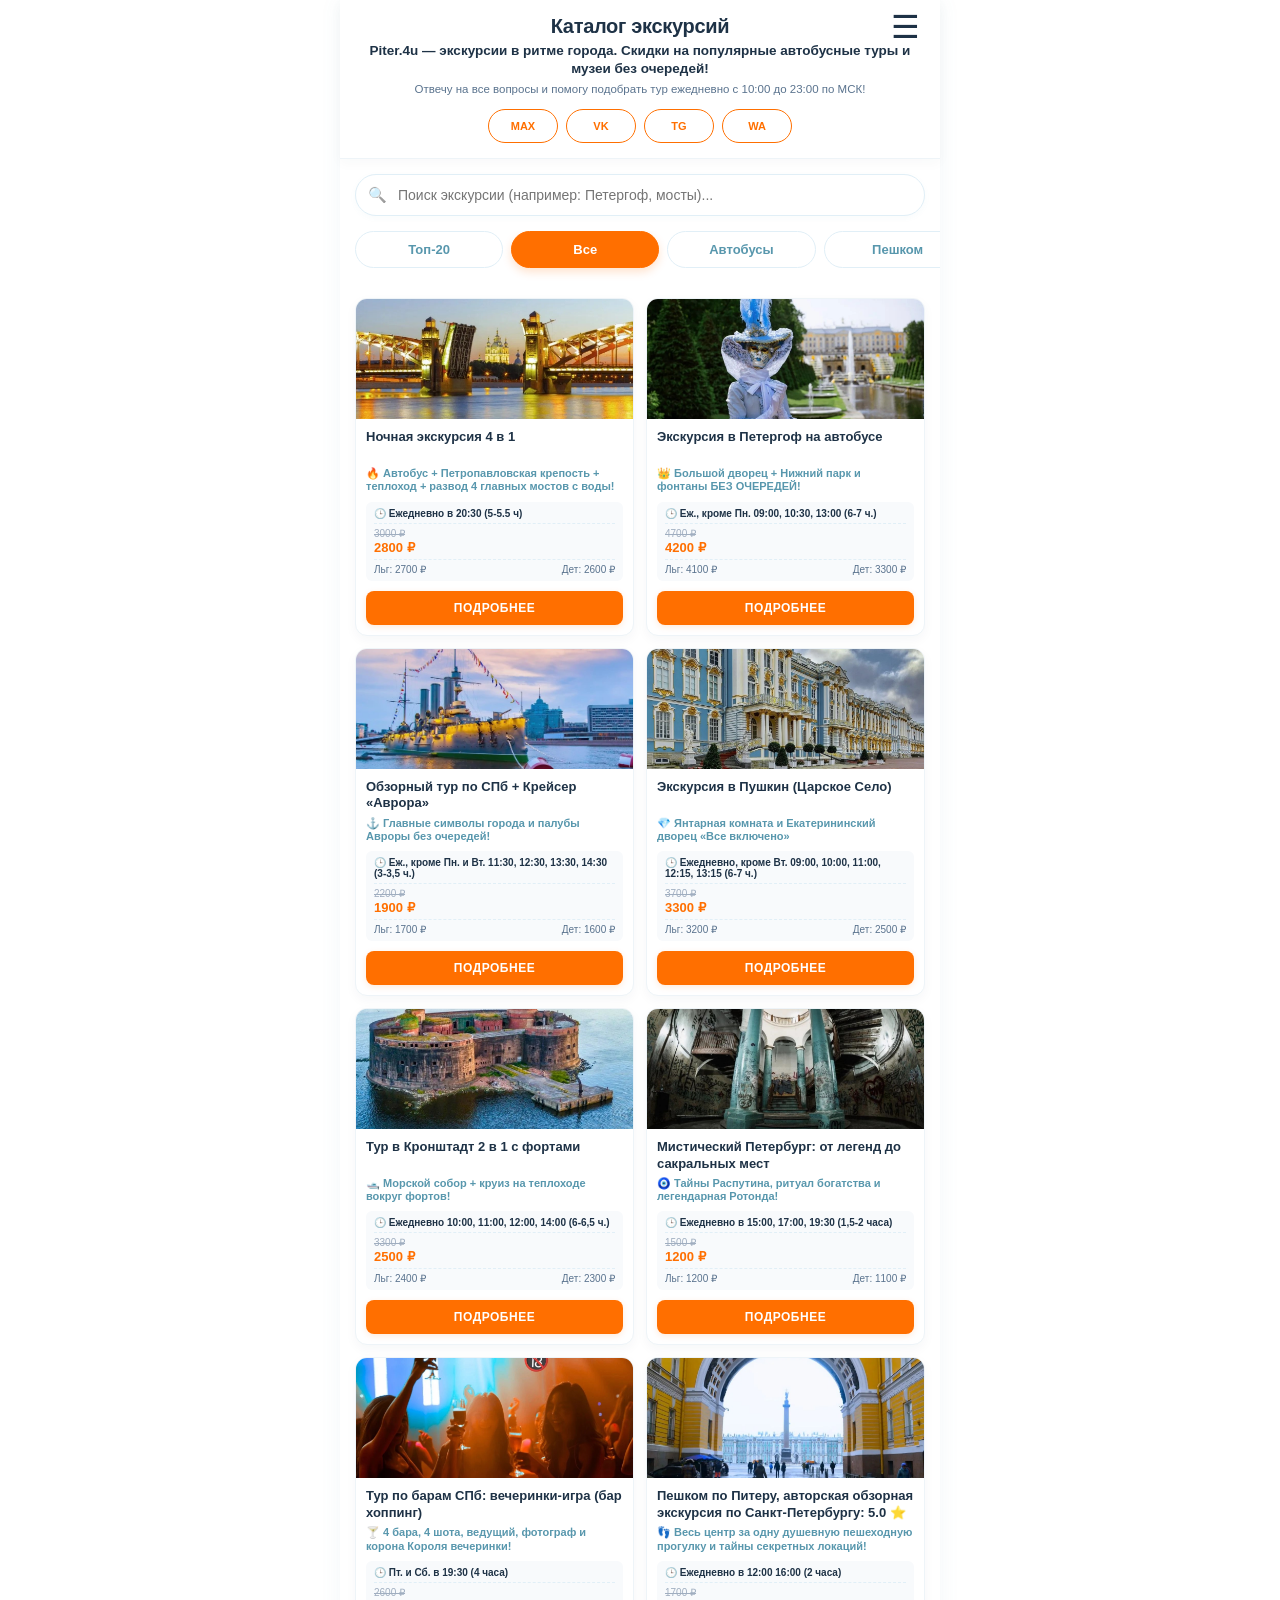
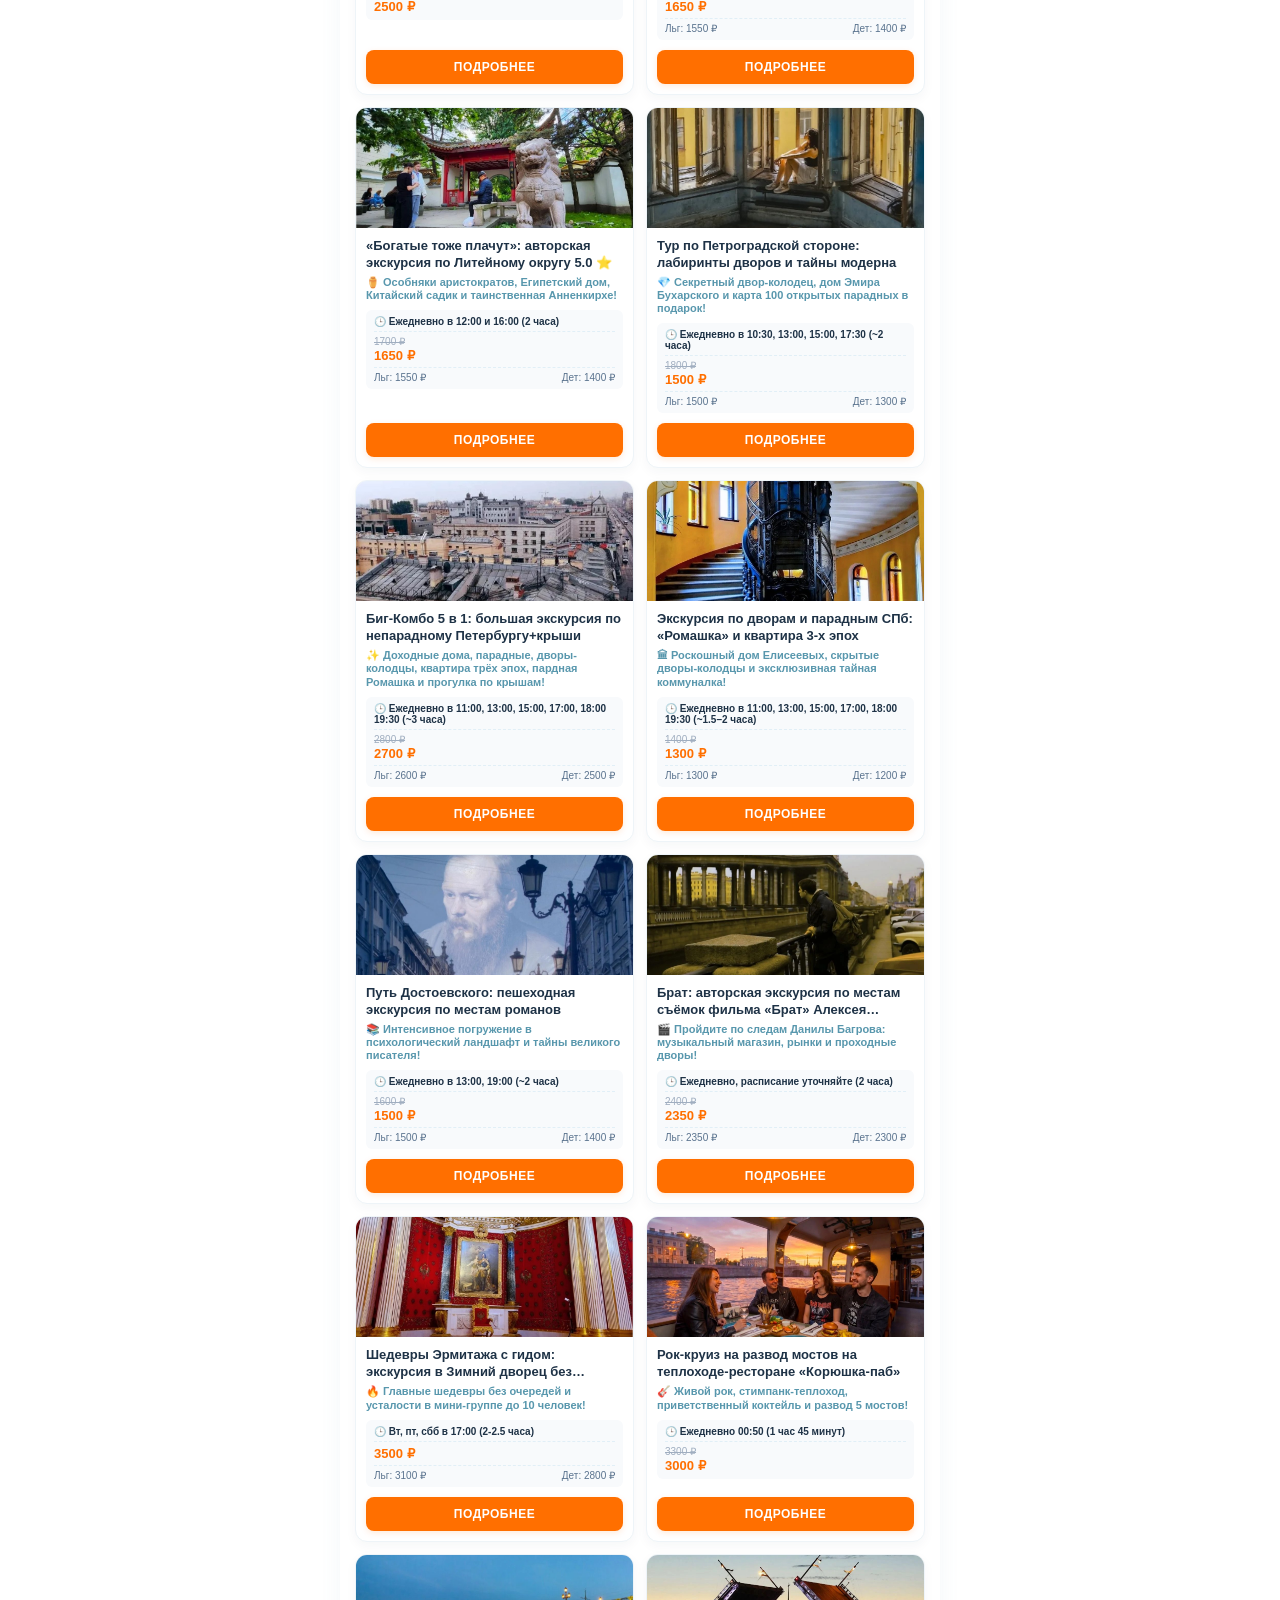
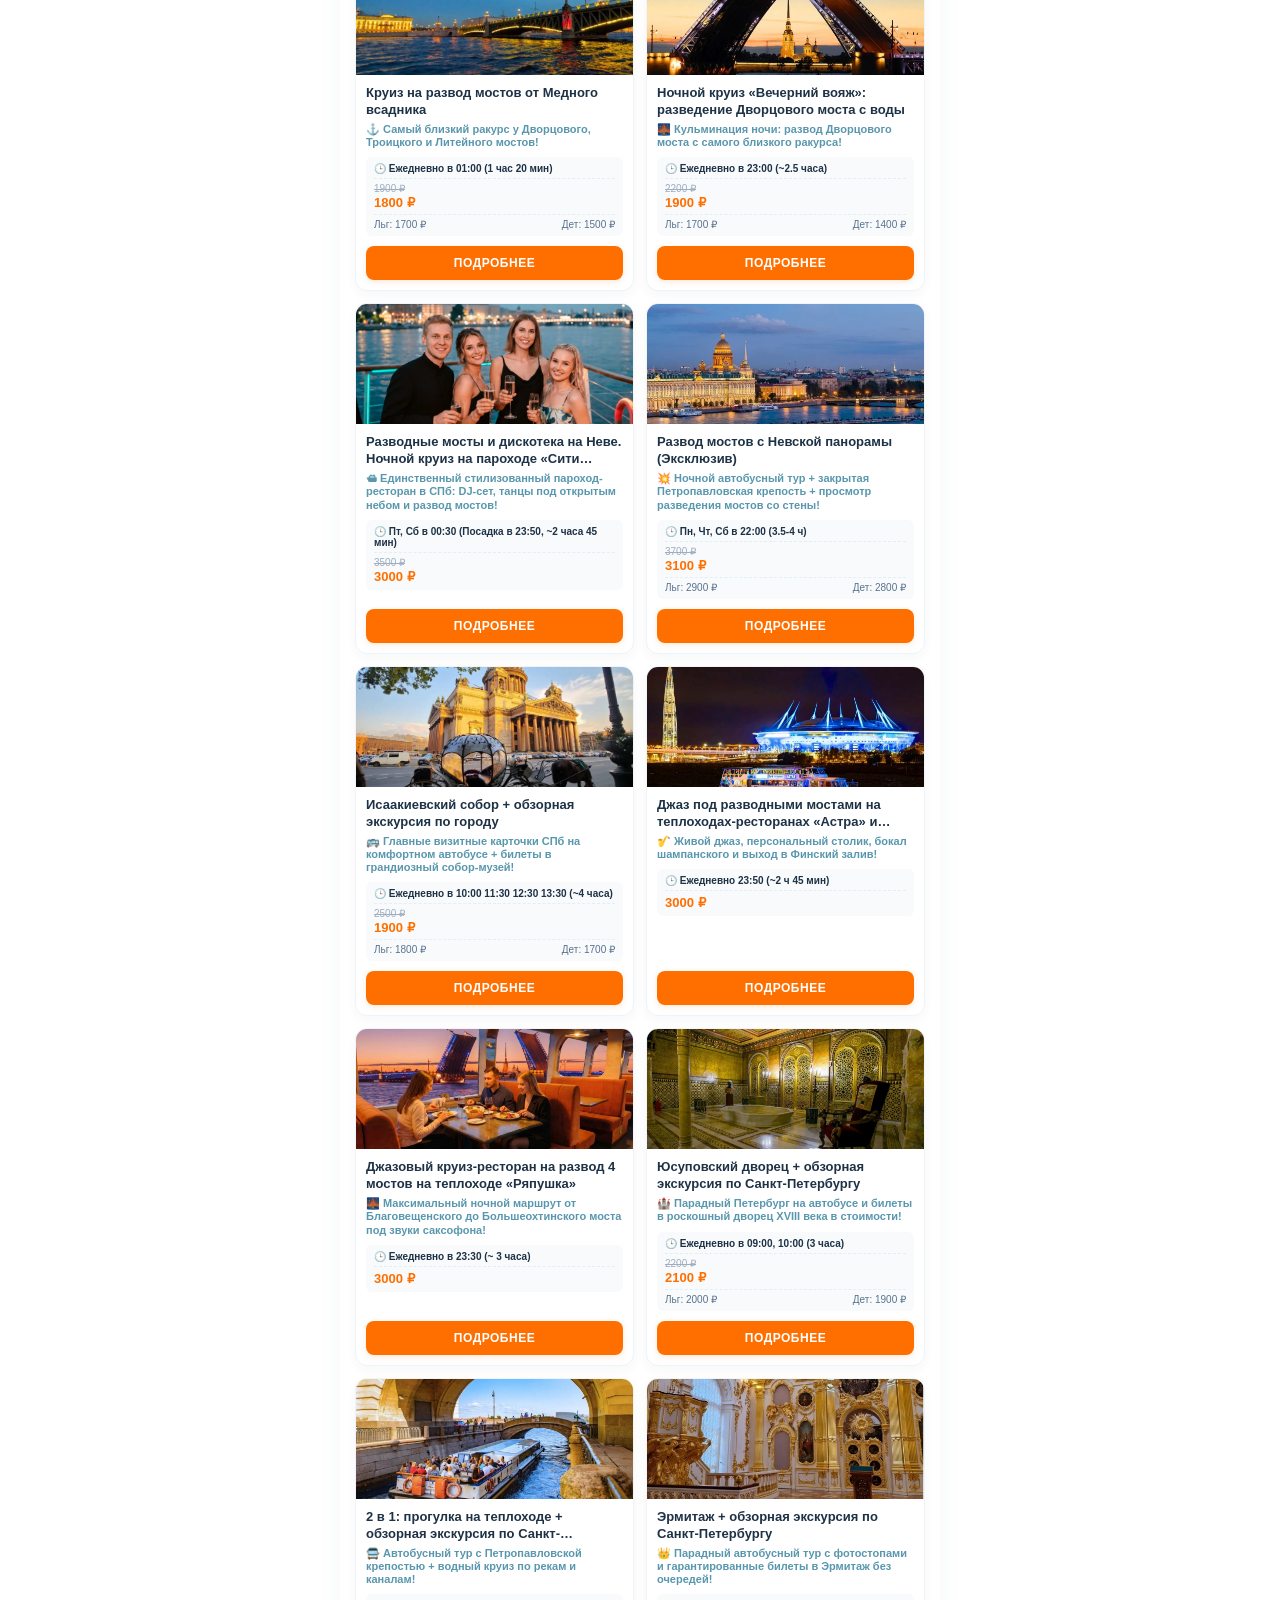
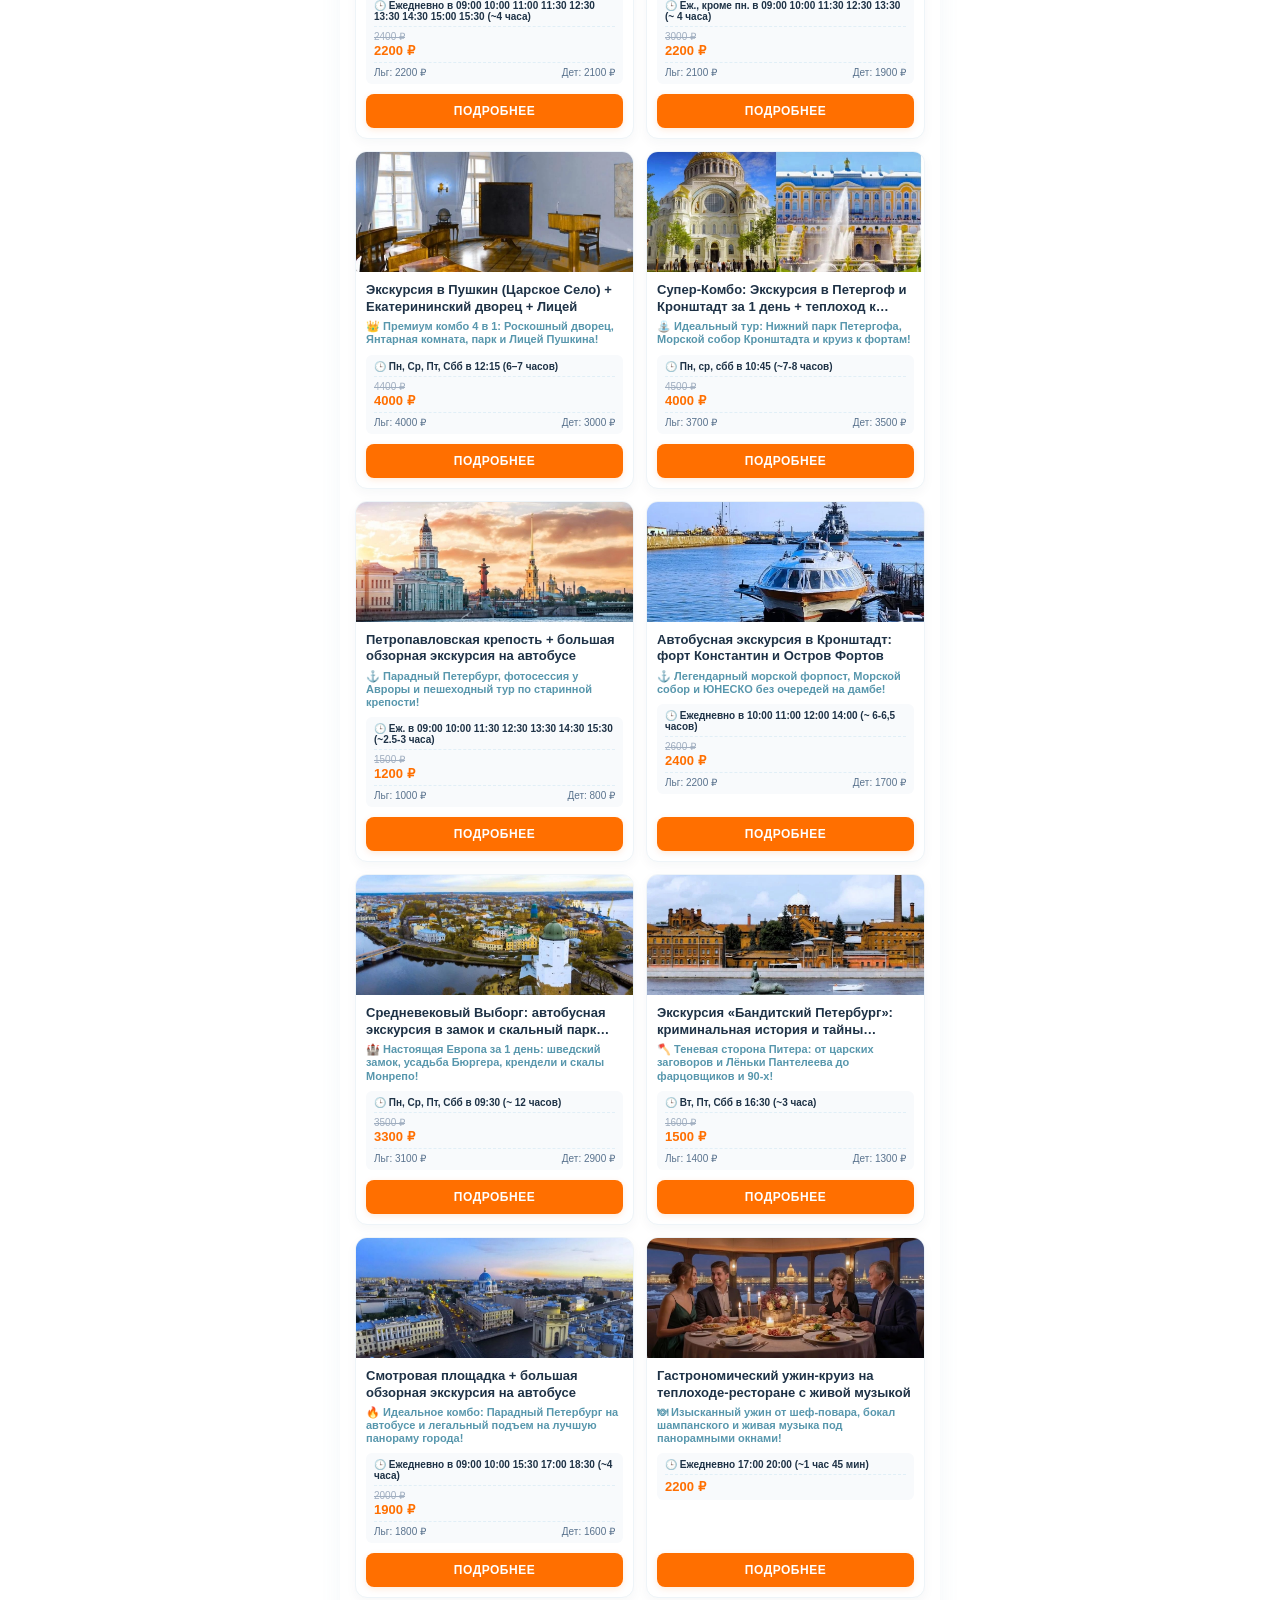
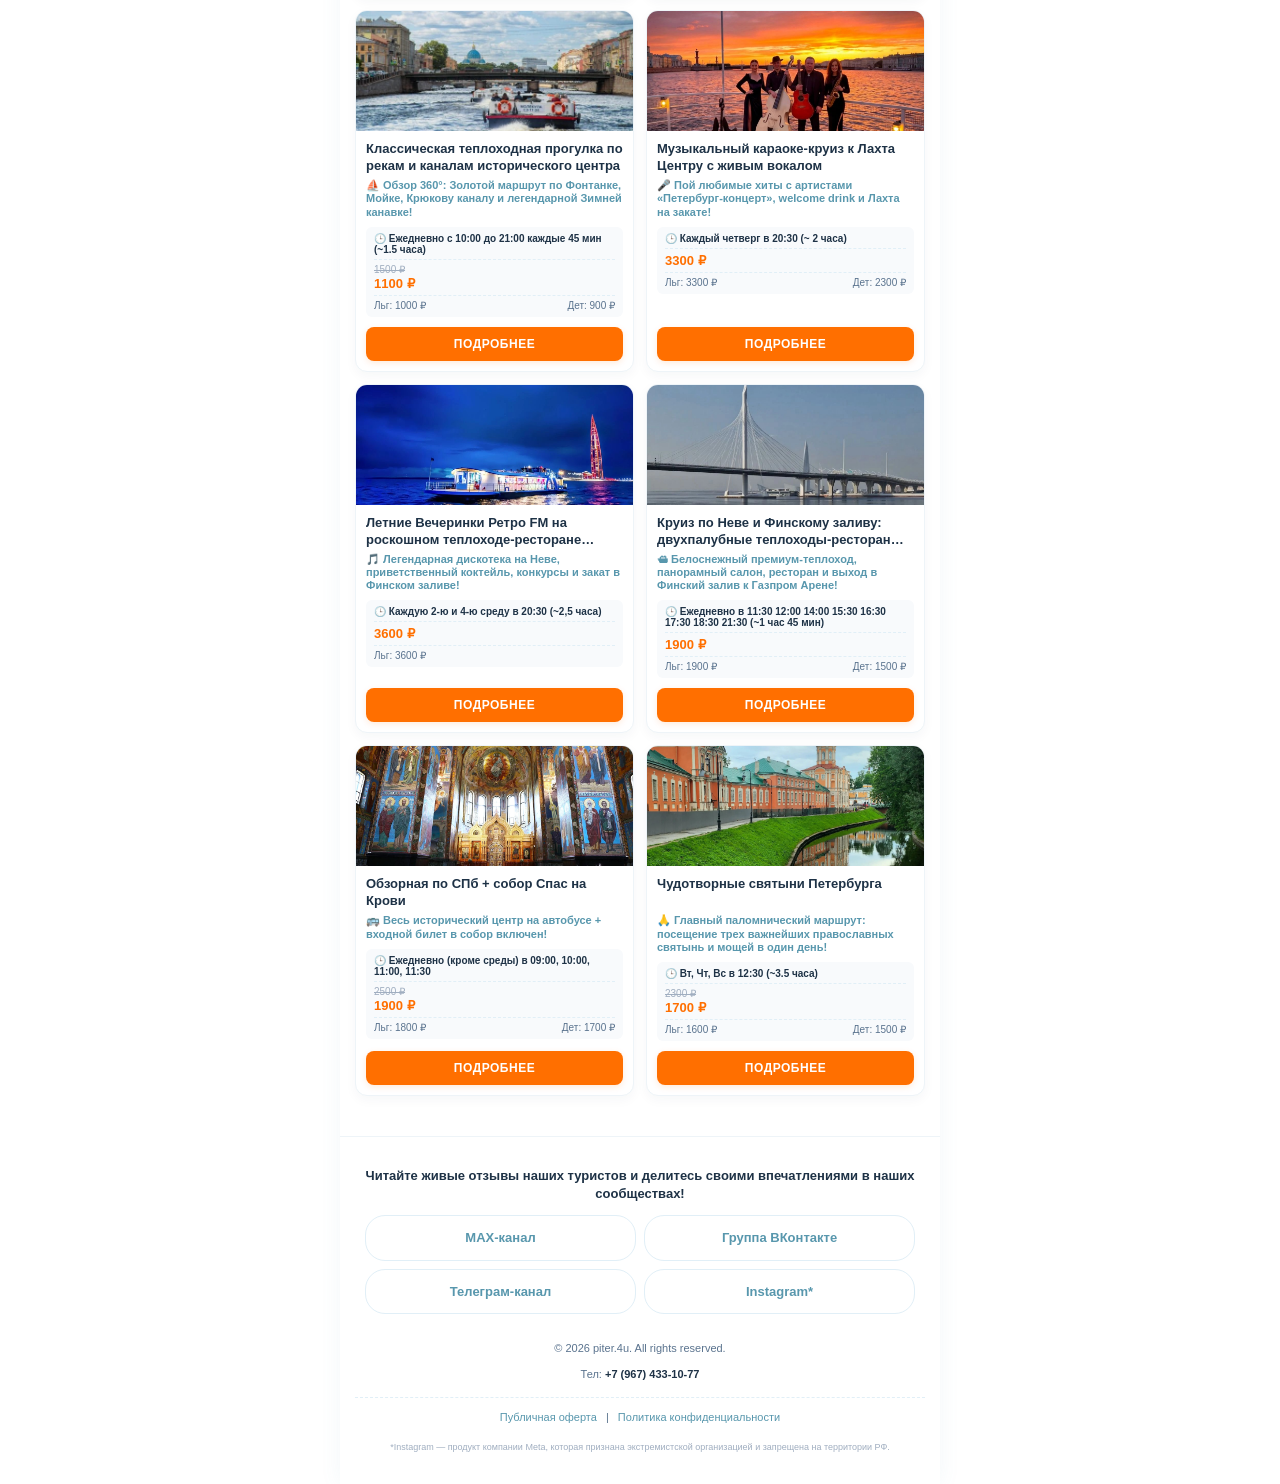
==== index.html @ d476f363 "Update index.html" ====
<!DOCTYPE html>
<html lang="ru">
<head>
    <meta charset="UTF-8">
    <meta name="viewport" content="width=device-width, initial-scale=1.0">
    <title>Экскурсии по Санкт-Петербургу 2026: купить туры и прогулки в СПб</title>
    <meta name="description" content="Авторские, автобусные и водные экскурсии по Санкт-Петербургу со скидками от piter.4u. Посмотрите развод мостов и парадный Петербург без очередей в кассы!">
    <meta name="keywords" content="экскурсии спб, санкт-петербург экскурсии цены, автобусная экскурсия питер, развод мостов теплоход, piter 4u">
    <link rel="stylesheet" href="style.css">
    <meta property="og:title" content="Каталог экскурсий piter.4u в Санкт-Петербурге"> 
    <meta property="og:description" content="Авторские экскурсии по Санкт-Петербургу и Ленинградской области со скидками и без очередей."> 
    <meta property="og:image" content="[data-uri]">
</head>
<body>
    <header class="sticky-header">
        <div class="header-top-row">
            <h1>Каталог экскурсий</h1>
            <button class="burger-menu-btn" onclick="toggleMenu()">☰</button>
        </div>
        <div style="text-align: center; margin-bottom: 12px; padding: 0 5px;">
            <p style="font-size: 13.5px; font-weight: 700; color: #1e3246; margin-bottom: 4px; line-height: 1.3;">Piter.4u — экскурсии в ритме города. Скидки на популярные автобусные туры и музеи без очередей!</p>
            <p style="font-size: 11.5px; color: #5a738e; line-height: 1.4; margin-bottom: 0;">Отвечу на все вопросы и помогу подобрать тур ежедневно с 10:00 до 23:00 по МСК!</p>
        </div>
        <div class="header-messengers">
            <a href="https://max.ru/u/f9LHodD0cOLDDAJK2ok8j8zggjrjuSi2a-rssd0Wd91-_QhO4SmZ6cPgoDU" target="_blank" class="m-header-btn" title="MAX">MAX</a>
            <a href="https://vk.me/club223133955" target="_blank" class="m-header-btn" title="ВКонтакте">VK</a>
            <a href="https://t.me/iva1n_f" target="_blank" class="m-header-btn" title="Telegram">TG</a>
            <a href="https://wa.me/qr/NNOEXECQMIRKC1" target="_blank" class="m-header-btn" title="WhatsApp">WA</a>
        </div>
    </header>
    <div id="menuOverlay" class="menu-overlay"></div>
    <div id="sideMenu" class="side-menu">
        <button class="menu-close-btn" onclick="toggleMenu()">&times;</button>
        <div class="accordion-container" style="margin-top:40px;">
            <div class="accordion-item">
                <a href="https://disk.yandex.ru/i/OHue2hAC2_uGPw?embed=1&view=1" target="_blank" class="accordion-header link-only" style="text-decoration:none; display:flex; width:100%;" onclick="toggleMenu()">Каталог катеров</a>
            </div>
            <div class="accordion-item">
                <div class="accordion-header" onclick="toggleAccordion(this)">Будем знакомы</div>
                <div class="accordion-content">
                    <img src="images/me.jpg" alt="Анна" class="menu-avatar">
                    <p style="margin-bottom:8px;font-weight:bold;color:#1e3246;">Приветствую вас! ✨</p>
                    <p style="margin-bottom:8px;">Меня зовут Анна, мне 42 года, я основатель агентства экскурсий <b>piter.4u</b>. За 6 лет в туризме я поняла одно: люди едут в Питер не за датами из Википедии, а за эмоциями и живыми историями. Я создала этот проект, чтобы показать вам город, который искренне люблю сама.</p>
                    <p style="margin-bottom:8px;">Мы с дочкой — вечные исследователи. Каждую неделю тестируем новые экотропы, ищем зеленые парки, заглядываем в секретные дворики и ходим на выставки.</p>
                    <p>Наша команда гидов покажет вам Питер с разных сторон: от «треша» питерских коммуналок до роскоши старинных дворцов. Мы здесь, чтобы вы влюбились в настоящий, живой Петербург!</p>
                </div>
            </div>
            <div class="accordion-item">
                <div class="accordion-header" onclick="toggleAccordion(this)">Как забронировать</div>
                <div class="accordion-content">
                    <p style="font-weight:bold;margin-bottom:4px;color:#1e3246;">Для бронирования от Вас понадобится: </p>
                    <ul style="margin-left:16px;margin-bottom:12px;">
                        <li>Номер телефона</li>
                        <li>Кол-во человек</li>
                        <li>Дата и время экскурсии</li>
                        <li>Email (для чека)</li>
                        <li>ФИО (для автобусных прогулок)</li>
                    </ul>
                    <p style="font-weight:bold;margin-bottom:4px;color:#1e3246;">Оплата и предоплата:</p>
                    <ul style="margin-left:16px;margin-bottom:12px;">
                        <li>Автобусные и теплоходные экскурсии — <b>предоплата 100%</b></li>
                        <li>Пешеходные экскурсии и катера — <b>предоплата от 20% до 50%</b> (на отдельные маршруты 100%) </li>
                        <li>Остаток оплачивается на месте гиду наличными или переводом</li>
                    </ul>
                    <p style="font-weight:bold;margin-bottom:4px;color:#1e3246;">Правила отмены и возврата:</p>
                    <ul style="margin-left:16px;margin-bottom:12px;">
                        <li>Перенос экскурсии (автобус/теплоход) возможен не позднее чем за 24 часа до начала.</li>
                        <li>При отмене менее чем за 24 часа предоплата не возвращается.</li>
                        <li>При возврате удерживается комиссия банка 5%.</li>
                        <li>При опоздании к месту сбора предоплата не возвращается!</li>
                    </ul>
                    <p style="margin-top:8px;font-size:11px;">После оплаты присылаем электронный чек и билет (для автобусных и теплоходных).</p>
                    <p style="margin-top:10px;font-weight:bold;color:#ff6f00;">💬 Для бронирования пишите в удобный мессенджер.</p>
                </div>
            </div>
            <div class="accordion-item">
                <div class="accordion-header" onclick="toggleAccordion(this)">Контакты и реквизиты</div>
                <div class="accordion-content">
                    <p style="margin-bottom:4px;"><b>ИП:</b> Бойко Анна Николаевна</p>
                    <p style="margin-bottom:4px;"><b>ИНН:</b> 470329595100</p>
                    <p style="margin-bottom:4px;"><b>ОГРНИП:</b> 323547600171770</p>
                    <p style="margin-bottom:4px;"><b>Дата рег. ИП:</b> 23.10.2023</p>
                    <p style="margin-bottom:8px;font-size:12px;color:#25d366;font-weight:600;">🧾 После оплаты выдаем электронные чеки.</p>
                    <p><b>Тел для связи:</b> +7 (967) 433-10-77</p>
                </div>
            </div>
            <div class="accordion-item">
                <div class="accordion-header" onclick="toggleAccordion(this)">Отзывы</div>
                <div class="accordion-content">
                    <div style="padding: 15px 0;">
                    <p style="margin-bottom: 12px; font-size: 13px; line-height: 1.4;">Мы собираем честные впечатления наших гостей. Вы можете ознакомиться с ними или оставить своё мнение:</p>
                    <div style="display: grid; grid-template-columns: repeat(2, 1fr); gap: 8px; width: 100%;">
                        <a href="https://vk.ru/club223133955?z=album-223133955_298390751" target="_blank" class="m-grid-btn" style="background-color: #5897ad; color: #ffffff !important; border: none; text-align:center; padding:10px; text-decoration:none; display:inline-block; border-radius:6px; font-size: 12px; font-weight:700;">Читать отзывы</a>
                        <a href="vk://vk.com/topic-223133955_67232024" target="_blank" class="m-grid-btn" style="background-color: #ff6f00; color: #ffffff !important; border: none; text-align:center; padding:10px; text-decoration:none; display:inline-block; border-radius:6px; font-size: 12px; font-weight:700;">Оставить отзыв</a>
                    </div>
                </div>
            </div>
                </div>
        </div>
    </div>
    <div class="main-wrapper">
        <div class="search-container">
            <input type="text" id="search-input" placeholder="Поиск экскурсии (например: Петергоф, мосты)..." oninput="handleSearch()">
        </div>
        <div class="filters-container">
            <button class="btn-filter" onclick="filterCatalog('top')">Топ-20</button>
            <button class="btn-filter active" onclick="filterCatalog('all')">Все</button>
            <button class="btn-filter" onclick="filterCatalog('bus')">Автобусы</button>
            <button class="btn-filter" onclick="filterCatalog('walk')">Пешком</button>
            <button class="btn-filter" onclick="filterCatalog('night')">Мосты</button>
            <button class="btn-filter" onclick="filterCatalog('water')">Теплоходы</button>
        </div>
        <main id="catalog" class="catalog-grid"></main>
    </div>
    <div id="modal" class="modal-overlay">
        <div class="modal-box">
            <span class="modal-close" onclick="closeModal()">&times;</span>
            <div id="modal-content"></div>
        </div>
    </div>
    <footer style="text-align:center;padding:30px 15px;margin-top:40px;border-top:1px solid #eef4f8;font-size:11px;color:#5a738e;line-height:1.8;">
        <div style="margin-bottom:25px;padding:0 10px;">
            <p style="font-size:13px;color:#1e3246;font-weight:bold;margin-bottom:12px;line-height:1.4;">Читайте живые отзывы наших туристов и делитесь своими впечатлениями в наших сообществах!</p>
            <div class="footer-social-grid">
                <a href="https://max.ru/id470329595100_biz" target="_blank" class="footer-btn">MAX-канал</a>
                <a href="https://vk.ru/club223133955" target="_blank" class="footer-btn">Группа ВКонтакте</a>
                <a href="https://t.me/piter4uspb" target="_blank" class="footer-btn">Телеграм-канал</a>
                <a href="https://instagram.com/piter.4u" target="_blank" class="footer-btn">Instagram*</a>
            </div>
        </div>
        <p style="margin-bottom:6px;">&copy; 2026 piter.4u. All rights reserved.</p>
        <p style="margin-bottom:12px;">Тел: <a href="tel:+79674331077" style="color:#1e3246;text-decoration:none;font-weight:bold;white-space:nowrap;">+7 (967) 433-10-77</a></p>
        <div style="font-size:11px;margin-top:10px;border-top:1px dashed #e1eff7;padding-top:10px;">
            <a href="https://docs.google.com/document/d/1cUJLYDLl0h10ShAJnuHyl-DpLxao0J3kcJwagcy6QfQ/edit?usp=sharing" target="_blank" style="color:#5897ad;text-decoration:none;margin:0 6px;">Публичная оферта</a> | 
            <a href="https://docs.google.com/document/d/1leG0uxu0nW4ce551PH9rDNvISZ493b7Q5ddZq92UPW8/edit?usp=sharing" target="_blank" style="color:#5897ad;text-decoration:none;margin:0 6px;">Политика конфиденциальности</a>
        </div>
        <p style="font-size:9px;color:#a0aec0;margin-top:15px;line-height:1.3;padding:0 10px;">*Instagram — продукт компании Meta, которая признана экстремистской организацией и запрещена на территории РФ.</p>
    </footer>
    <script src="data.js"></script>
    <script src="script.js"></script>
</body>
</html>
---- style.css ----
*{box-sizing:border-box;margin:0;padding:0;font-family:-apple-system,BlinkMacSystemFont,"Segoe UI",Roboto,sans-serif;} 
body{background-color:#f8fafc;color:#1e3246!important;overflow-x:hidden;max-width:600px!important;margin:0 auto!important;box-shadow:0 0 20px rgba(88,151,173,0.08);background:#ffffff;position:relative;} 
header.sticky-header{position:sticky;top:0;z-index:999;padding:15px;background:rgba(255,255,255,0.95);backdrop-filter:blur(8px);-webkit-backdrop-filter:blur(8px);border-bottom:1px solid #eef4f8;box-shadow:0 4px 12px rgba(30,50,70,0.03);} 
.header-top-row{display:flex;align-items:center;justify-content:center;position:relative;width:100%;margin-bottom:4px;} 
header h1{font-size:20px;font-weight:800;color:#1e3246!important;letter-spacing:-0.3px;text-align:center;} 
.burger-menu-btn{position:absolute;right:0;top:50%;transform:translateY(-50%);background:transparent;border:none;font-size:32px;cursor:pointer;color:#1e3246;padding:5px;line-height:1;-webkit-tap-highlight-color:transparent;} 
header p{font-size:13px;color:#5a738e;margin-bottom:12px;text-align:center;} 
.header-messengers{display:flex;justify-content:center;gap:8px;} 
.m-header-btn{display:flex;align-items:center;justify-content:center;flex:1;max-width:70px;height:34px;border-radius:20px;font-size:11px;font-weight:700;text-decoration:none;color:#ff6f00!important;border:1.5px solid #ff6f00;background:transparent;transition:all 0.2s ease;} 
.m-header-btn:active{transform:scale(0.95);background-color:rgba(255,111,0,0.05);} 
.main-wrapper{padding-top:15px;} 
.search-container{width:100%!important;padding:0 15px!important;margin-bottom:15px!important;position:relative;} 
#search-input{width:100%!important;padding:12px 18px 12px 42px;border:1.5px solid #e1eff7;border-radius:25px;font-size:14px;color:#1e3246;background:#ffffff;outline:none;box-shadow:0 2px 6px rgba(88,151,173,0.04);transition:all 0.2s ease;-webkit-appearance:none;appearance:none;} 
.search-container::before{content:"🔍";position:absolute;left:28px;top:50%;transform:translateY(-50%);font-size:15px;pointer-events:none;opacity:0.6;} 
#search-input:focus{border-color:#ff6f00!important;box-shadow:0 4px 12px rgba(255,111,0,0.1)!important;} 

/* ЛЕНТА ФИЛЬТРОВ И НАСТРОЙКА КНОПОК (ВЫШЕ И УЖЕ) */
.filters-container{display:flex!important;gap:8px!important;padding:0 15px 15px 15px!important;margin-bottom:15px!important;overflow-x:auto!important;white-space:nowrap!important;width:100%!important;-webkit-overflow-scrolling:touch;} 
.filters-container::-webkit-scrollbar{display:none;} 
.btn-filter{display:inline-block!important;background-color:transparent;color:#5897ad;border:1.5px solid #e1eff7;padding:10px 14px!important;border-radius:20px;font-size:13px!important;font-weight:600;text-align:center!important;cursor:pointer;transition:all 0.2s ease;flex-shrink:0;-webkit-tap-highlight-color:transparent;width:26%!important;} 
.btn-filter.active{background-color:#ff6f00;color:#ffffff;border-color:#ff6f00;box-shadow:0 4px 10px rgba(255,111,0,0.2);} 

.catalog-grid{display:grid;grid-template-columns:repeat(2,1fr)!important;gap:12px!important;padding:0 15px!important;width:100%!important;} 
.card{background:#ffffff;border-radius:12px;overflow:hidden;border:1px solid #eef4f8;box-shadow:0 4px 12px rgba(30,50,70,0.04);display:flex;flex-direction:column;width:100%;transition:transform 0.2s ease;} 
.card:active{transform:scale(0.98);}
.card-img{width:100%;height:120px;object-fit:cover;} 
.card-content{padding:10px;display:flex;flex-direction:column;flex-grow:1;} 
.card-title{font-size:13px;font-weight:700;color:#1e3246!important;line-height:1.3;margin-bottom:4px;height:34px;display:-webkit-box;-webkit-line-clamp:2;-webkit-box-orient:vertical;overflow:hidden;} 
.card-trigger{font-size:11px;color:#5897ad;font-weight:600;line-height:1.2;margin-bottom:8px;} 
.price-container{background:#f8fafc;padding:6px 8px;border-radius:6px;margin-bottom:10px;} 
.price-old{font-size:10px;color:#a0aec0;text-decoration:line-through;} 
.price-highlight{font-size:13px;font-weight:700;color:#ff6f00;margin-top:1px;} 
.price-details{font-size:10px;color:#5a738e!important;margin-top:4px;border-top:1px dashed #e1eff7;padding-top:4px;display:flex;justify-content:space-between;} 
.card-buttons{margin-top:auto;width:100%;} 
.btn-book{width:100%;text-align:center;background-color:#ff6f00;color:#ffffff;text-decoration:none;padding:10px 4px;border-radius:8px;font-weight:800;font-size:12px;letter-spacing:0.5px;text-transform:uppercase;box-shadow:0 2px 6px rgba(255,111,0,0.15);display:block;} 
.side-menu{position:fixed;top:-100%;left:50%;transform:translateX(-50%);width:100%;max-width:600px;height:auto;max-height:85vh;background:#ffffff;z-index:1001;box-shadow:0 10px 30px rgba(0,0,0,0.15);transition:top 0.3s ease;padding:20px;border-bottom-left-radius:20px;border-bottom-right-radius:20px;overflow-y:auto;display:block!important;} 
.side-menu.active{top:0;right:auto;} 
.menu-overlay{position:fixed;top:0;left:0;width:100%;height:100%;background:rgba(15,23,42,0.5);z-index:1000;opacity:0;visibility:hidden;transition:all 0.3s ease;} 
.menu-overlay.active{opacity:1;visibility:visible;} 
.menu-close-btn{background:transparent;border:none;font-size:36px;color:#a0aec0;cursor:pointer;float:right;margin-bottom:10px;line-height:1;padding:0 5px;-webkit-tap-highlight-color:transparent;} 
.menu-avatar{width:70px!important;height:70px!important;border-radius:50%!important;object-fit:cover!important;display:block!important;margin-bottom:10px!important;background:#e1eff7!important;} 
.accordion-container{display:flex;flex-direction:column;gap:12px;} 
.accordion-item{border:1px solid #eef4f8;border-radius:10px;overflow:hidden;background:#f8fafc;} 
.accordion-header{padding:14px 16px;font-size:13px;font-weight:700;color:#1e3246;cursor:pointer;display:flex;justify-content:space-between;align-items:center;background:#ffffff;user-select:none;text-transform:uppercase;letter-spacing:0.3px;} 
.accordion-header::after{content:"▼";font-size:10px;color:#5897ad;transition:transform 0.2s ease;} 
.accordion-item.active .accordion-header::after{transform:rotate(180deg);} 

/* Правило, убирающее стрелочку у прямых ссылок в меню (каталог катеров) */
.accordion-header.link-only::after { content: none !important; }

.accordion-content{max-height:0;overflow:hidden;transition:all 0.3s ease;padding:0 16px;font-size:13px;color:#4a5568;line-height:1.5;} 
.accordion-item.active .accordion-content{max-height:2000px;padding:14px 16px;border-top:1px solid #eef4f8;} 
.modal-overlay{position:fixed;top:0;left:0;width:100%;height:100%;background:rgba(15,23,42,0.6);backdrop-filter:blur(4px);display:flex;justify-content:center;align-items:center;z-index:1000;opacity:0;visibility:hidden;transition:all 0.2s ease;} 
.modal-overlay.active{opacity:1;visibility:visible;} 
.modal-box{background:#ffffff;padding:20px;border-radius:16px;max-width:480px;width:92%;max-height:85vh;overflow-y:auto;position:relative;} 
.modal-close{position:absolute;top:12px;right:16px;font-size:24px;color:#a0aec0;cursor:pointer;} 
.modal-desc-text{font-size:14px;color:#4a5568!important;line-height:1.5;white-space:pre-line;margin-top:12px;} 
.modal-booking-grid{display:grid;grid-template-columns:repeat(2,1fr);gap:8px;width:100%;} 
.m-grid-btn{display:flex;align-items:center;justify-content:center;padding:12px 5px;border-radius:8px;font-size:13px;font-weight:700;text-decoration:none;text-align:center;} 
.footer-social-grid{display:grid;grid-template-columns:repeat(2,1fr);gap:8px;margin-top:10px;} 
.footer-btn{display:block;text-align:center;padding:10px;border:1.5px solid #e1eff7;border-radius:20px;color:#5897ad!important;text-decoration:none;font-weight:700;font-size:13px;} 
@media (max-width:400px){.catalog-grid{gap:8px!important;padding:0 10px!important;}.card-title{font-size:12px;height:32px;}.btn-book{font-size:11px;padding:8px 2px;}}
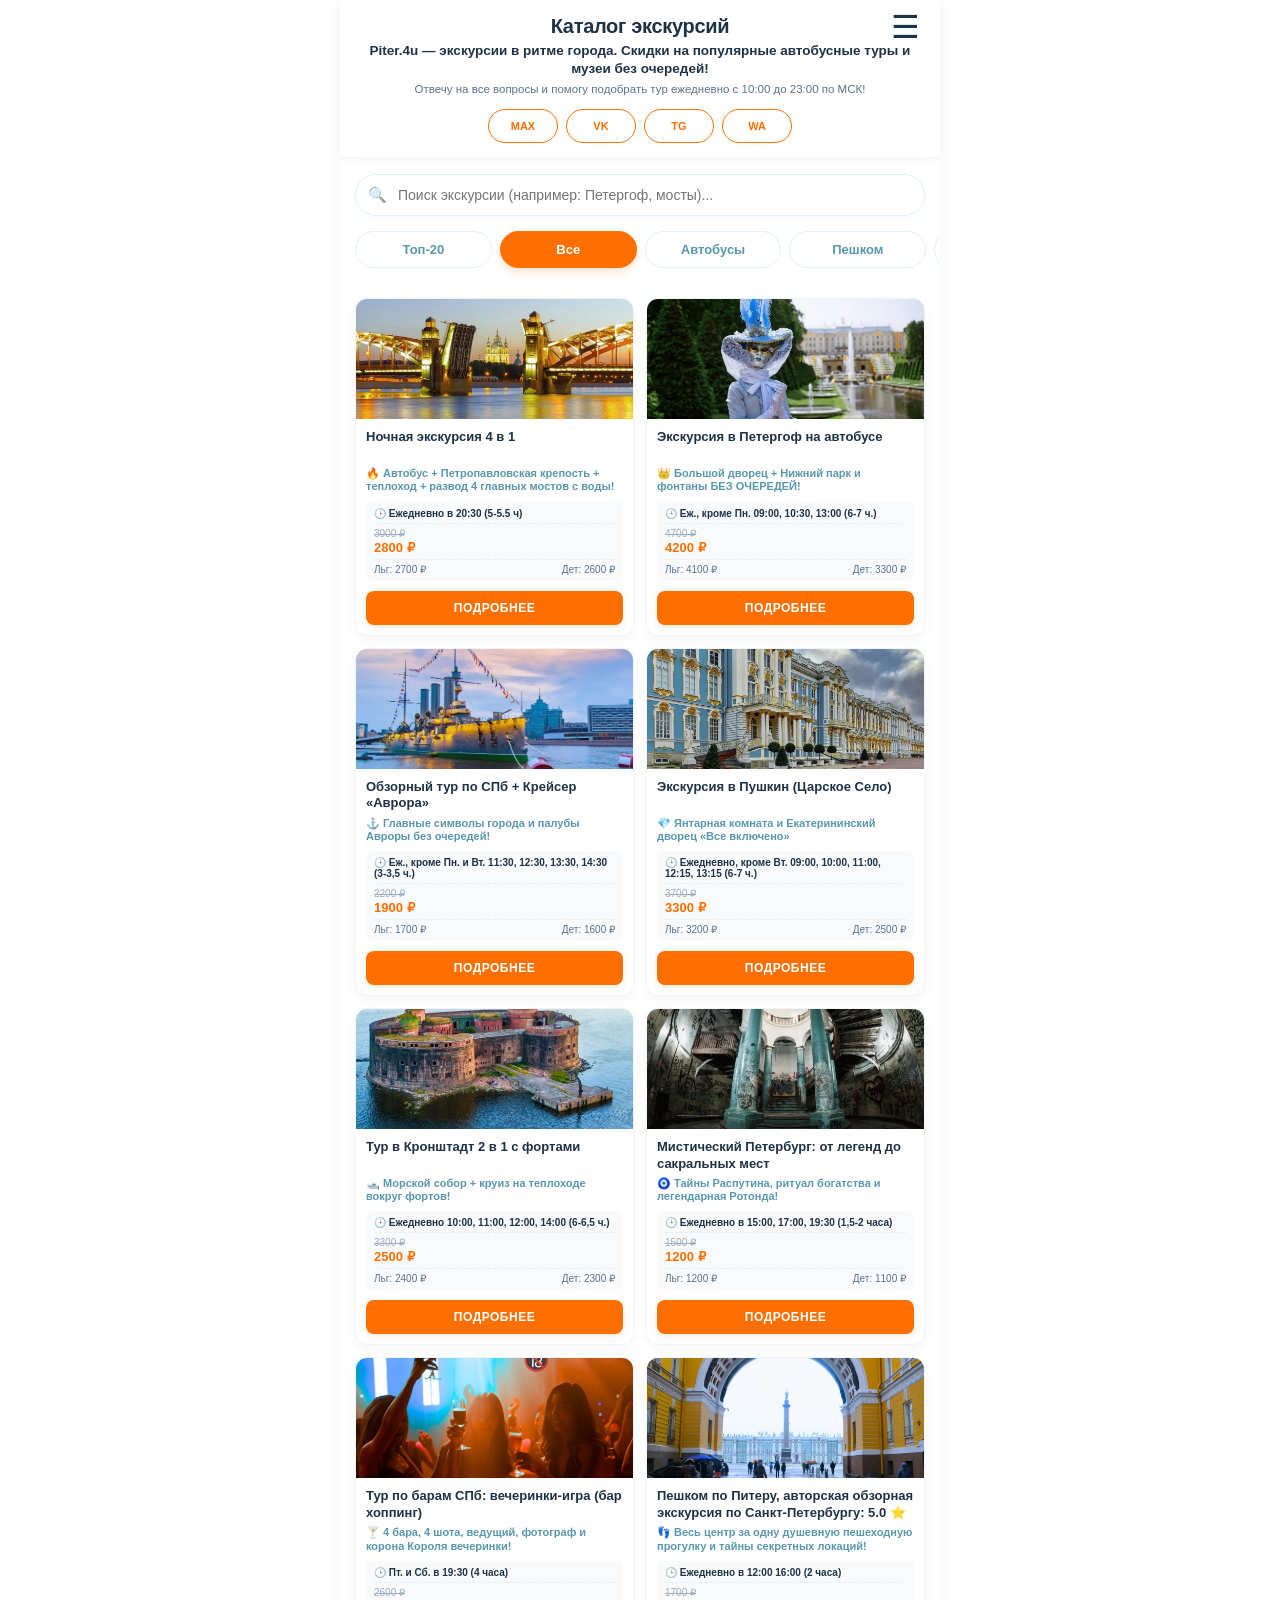
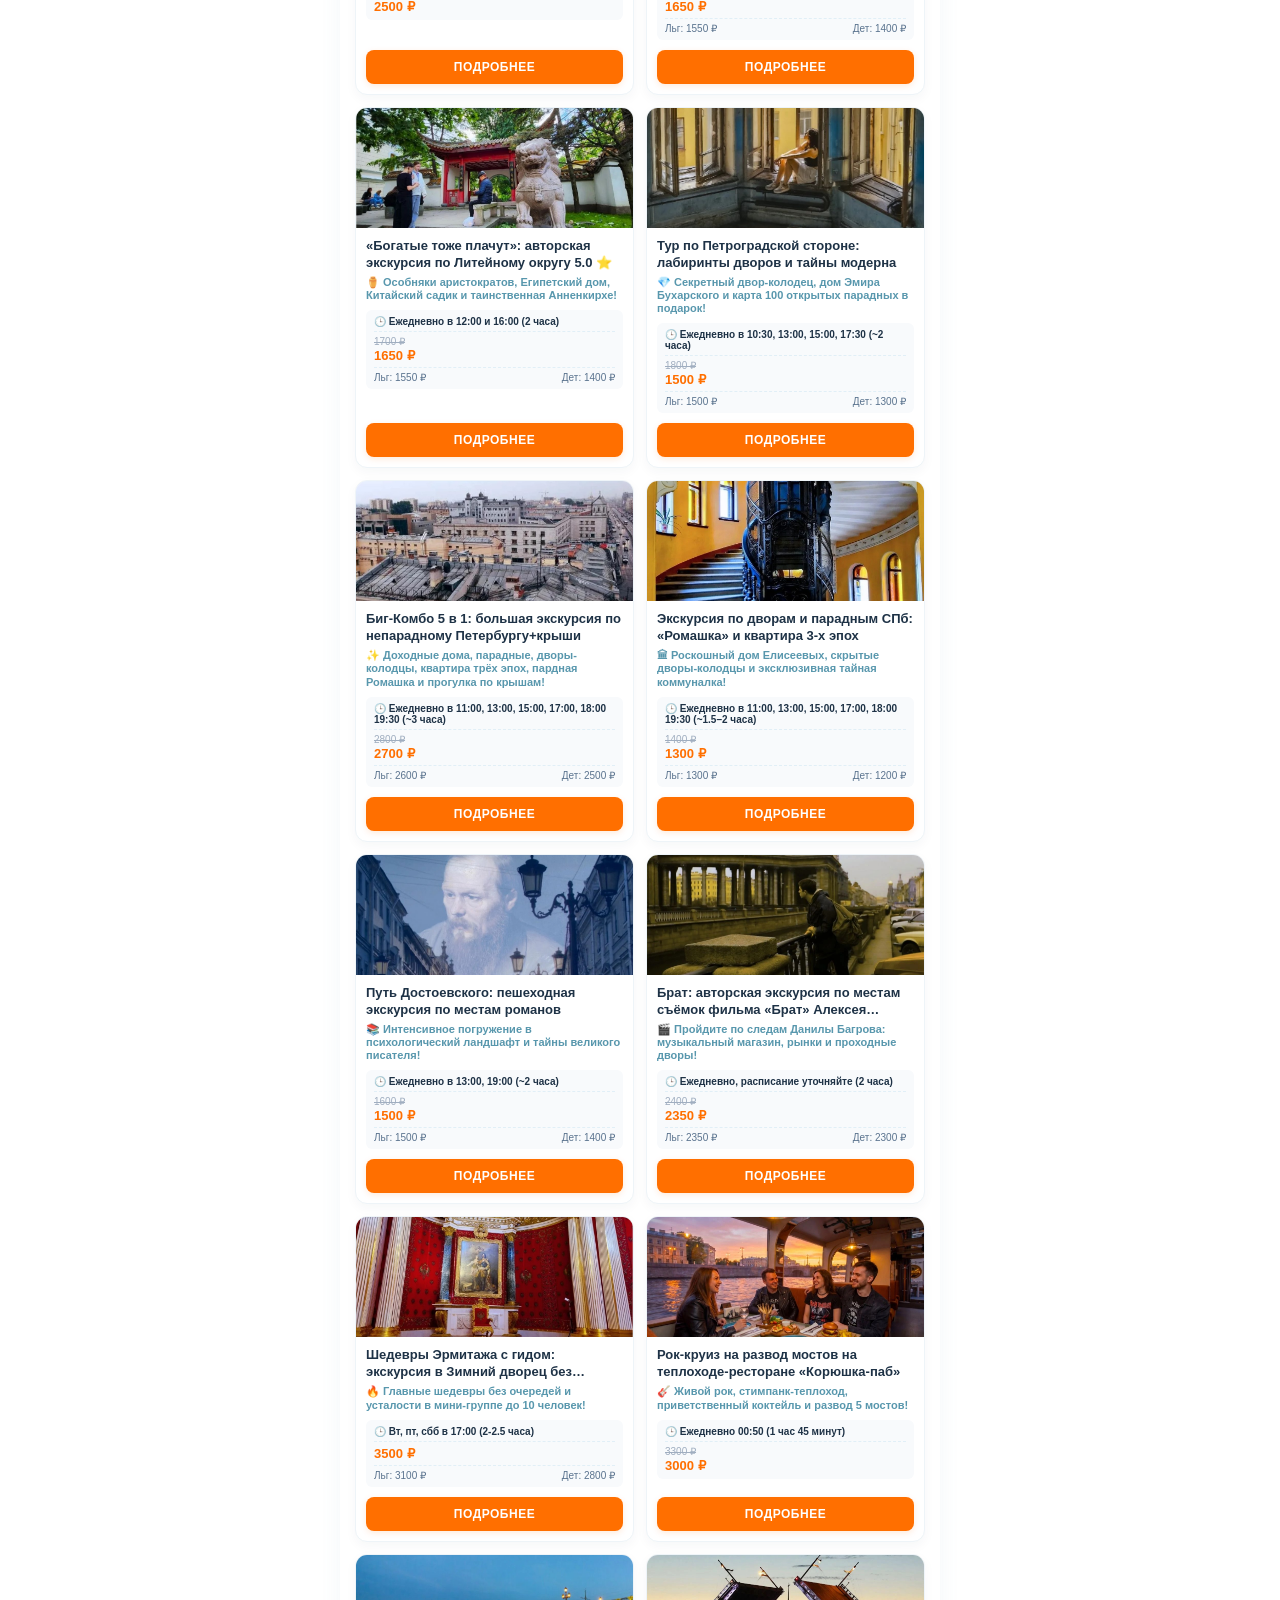
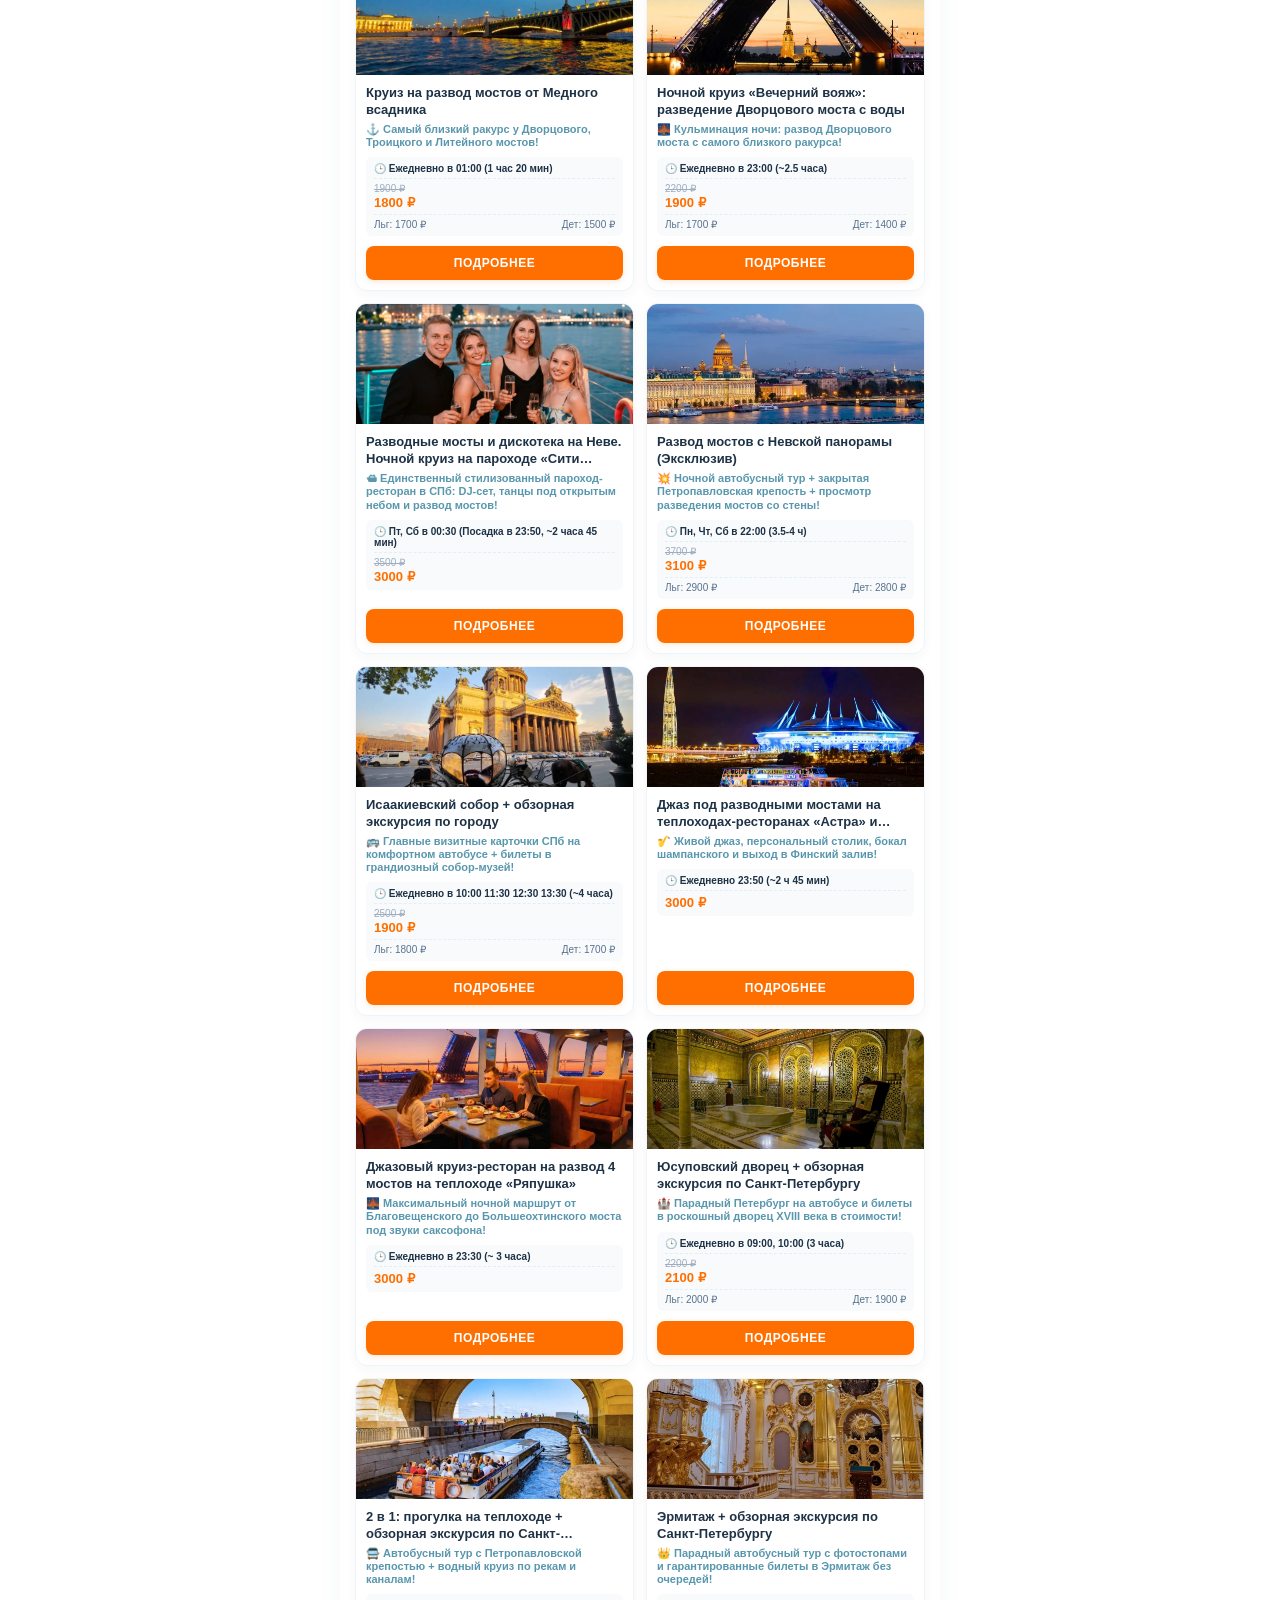
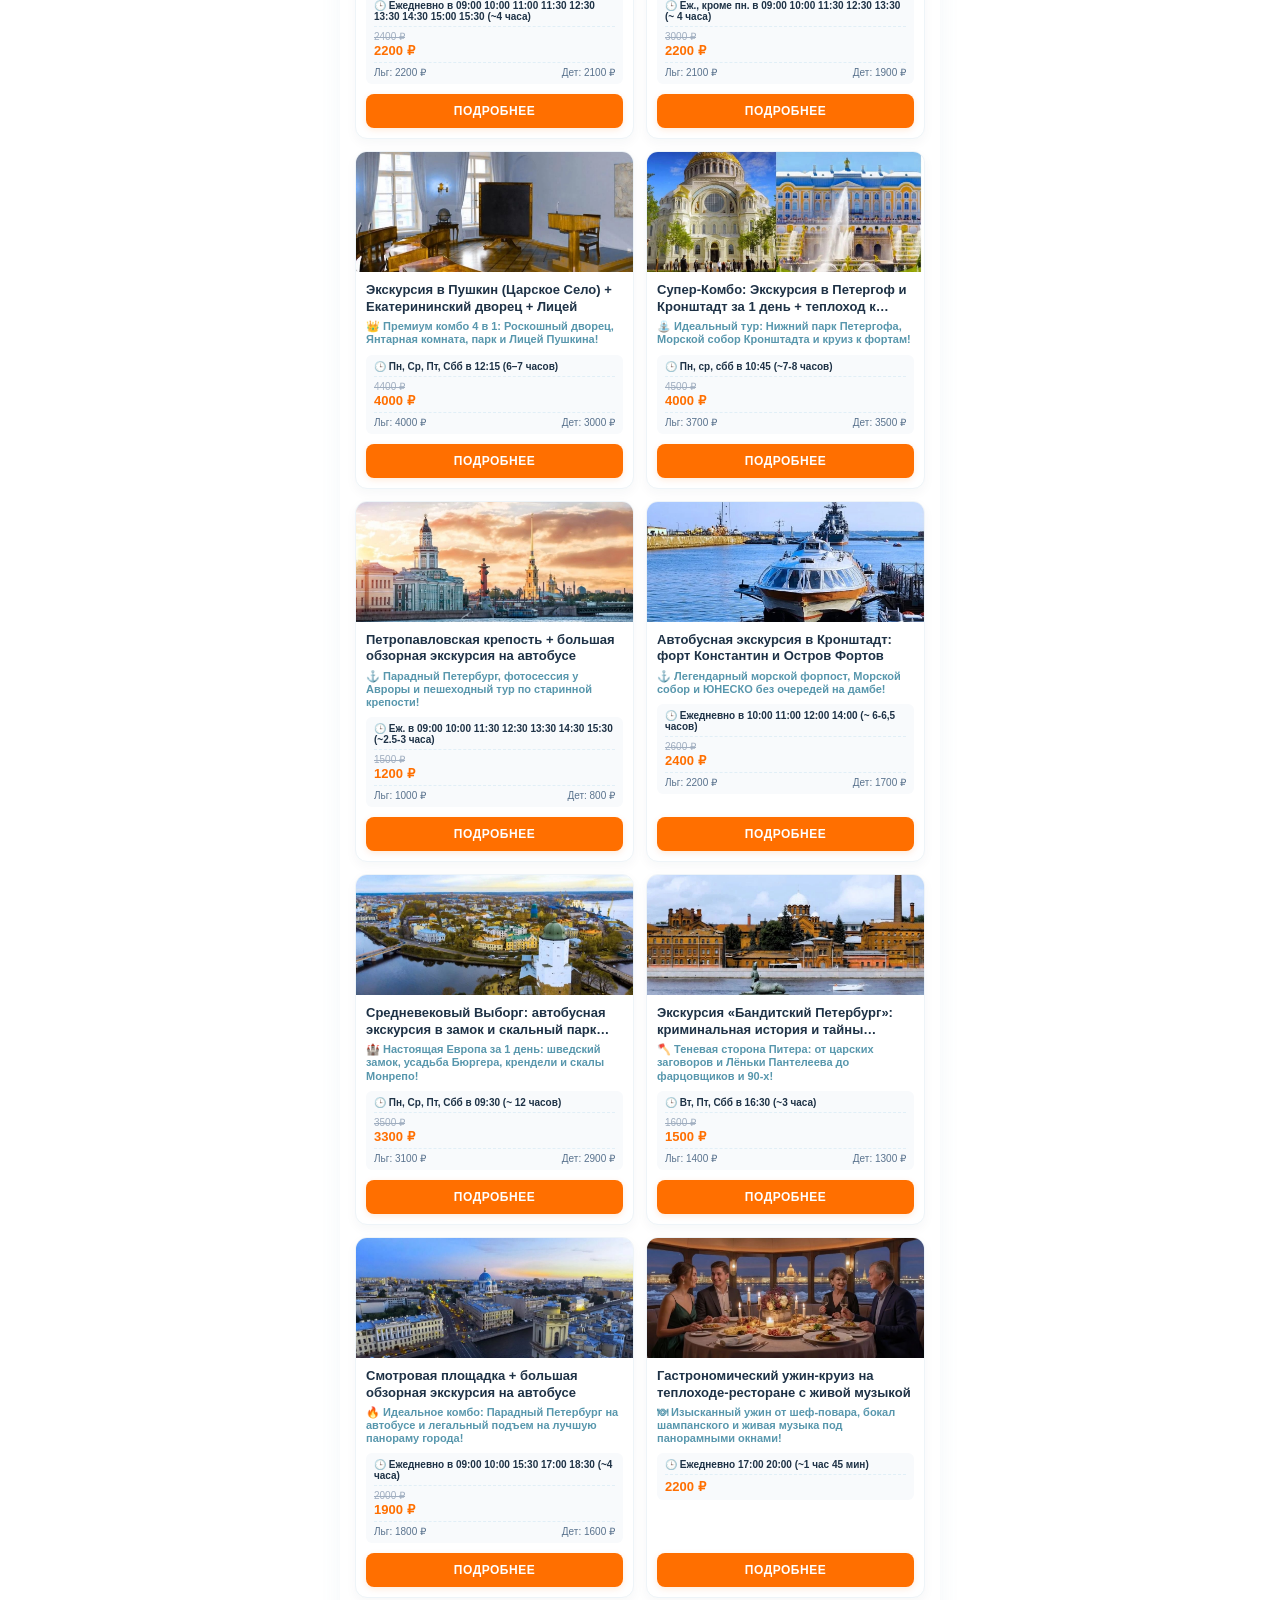
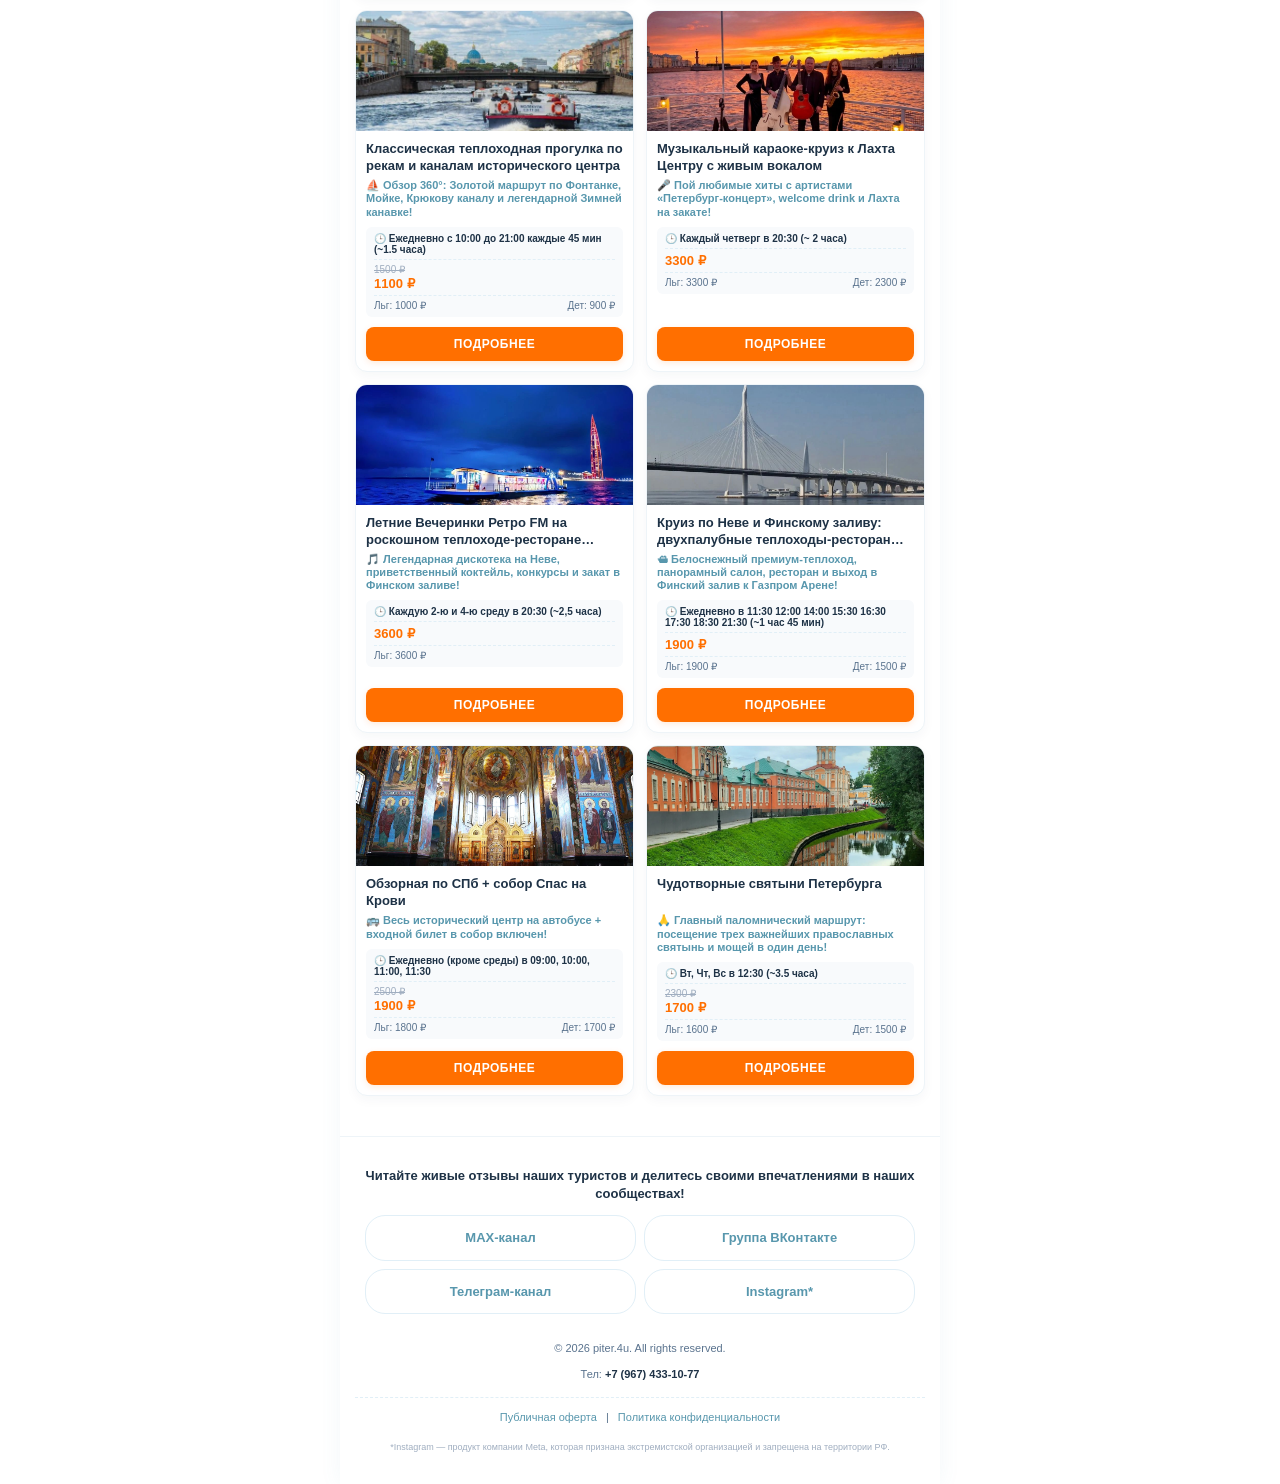
==== commit a76b8bc4: "Update index.html" ====
--- a/index.html
+++ b/index.html
@@ -9,7 +9,8 @@
     <link rel="stylesheet" href="style.css">
     <meta property="og:title" content="Каталог экскурсий piter.4u в Санкт-Петербурге"> 
     <meta property="og:description" content="Авторские экскурсии по Санкт-Петербургу и Ленинградской области со скидками и без очередей."> 
-    <meta property="og:image" content="[data-uri]">
+        <meta property="og:image" content="images/logo.jpg">
+
 </head>
 <body>
     <header class="sticky-header">
--- a/style.css
+++ b/style.css
@@ -17,7 +17,7 @@
 /* ЛЕНТА ФИЛЬТРОВ И НАСТРОЙКА КНОПОК (ВЫШЕ И УЖЕ) */
 .filters-container{display:flex!important;gap:8px!important;padding:0 15px 15px 15px!important;margin-bottom:15px!important;overflow-x:auto!important;white-space:nowrap!important;width:100%!important;-webkit-overflow-scrolling:touch;} 
 .filters-container::-webkit-scrollbar{display:none;} 
-.btn-filter{display:inline-block!important;background-color:transparent;color:#5897ad;border:1.5px solid #e1eff7;padding:10px 14px!important;border-radius:20px;font-size:13px!important;font-weight:600;text-align:center!important;cursor:pointer;transition:all 0.2s ease;flex-shrink:0;-webkit-tap-highlight-color:transparent;width:26%!important;} 
+.btn-filter{display:inline-block!important;background-color:transparent;color:#5897ad;border:1.5px solid #e1eff7;padding:10px 14px!important;border-radius:20px;font-size:13px!important;font-weight:600;text-align:center!important;cursor:pointer;transition:all 0.2s ease;flex-shrink:0;-webkit-tap-highlight-color:transparent;min-width:24%!important;text-align: center !important;} 
 .btn-filter.active{background-color:#ff6f00;color:#ffffff;border-color:#ff6f00;box-shadow:0 4px 10px rgba(255,111,0,0.2);} 
 
 .catalog-grid{display:grid;grid-template-columns:repeat(2,1fr)!important;gap:12px!important;padding:0 15px!important;width:100%!important;} 
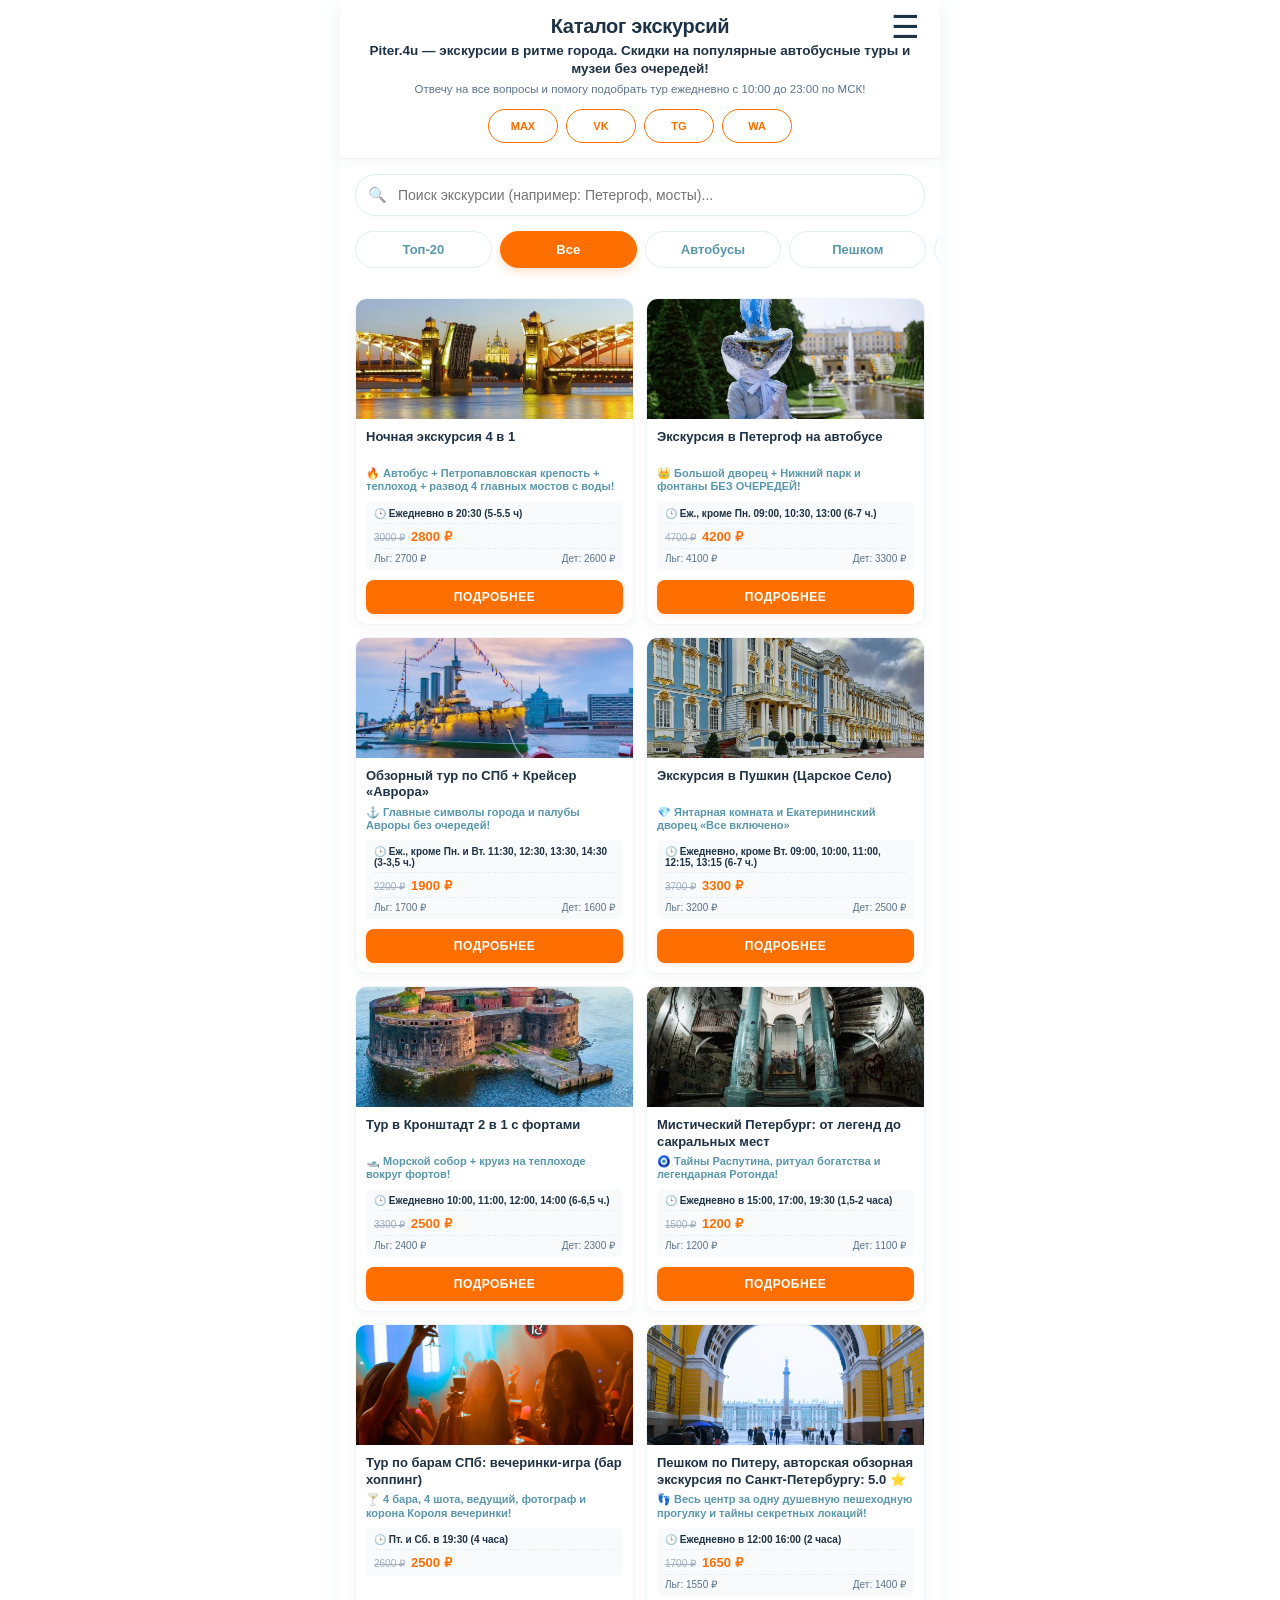
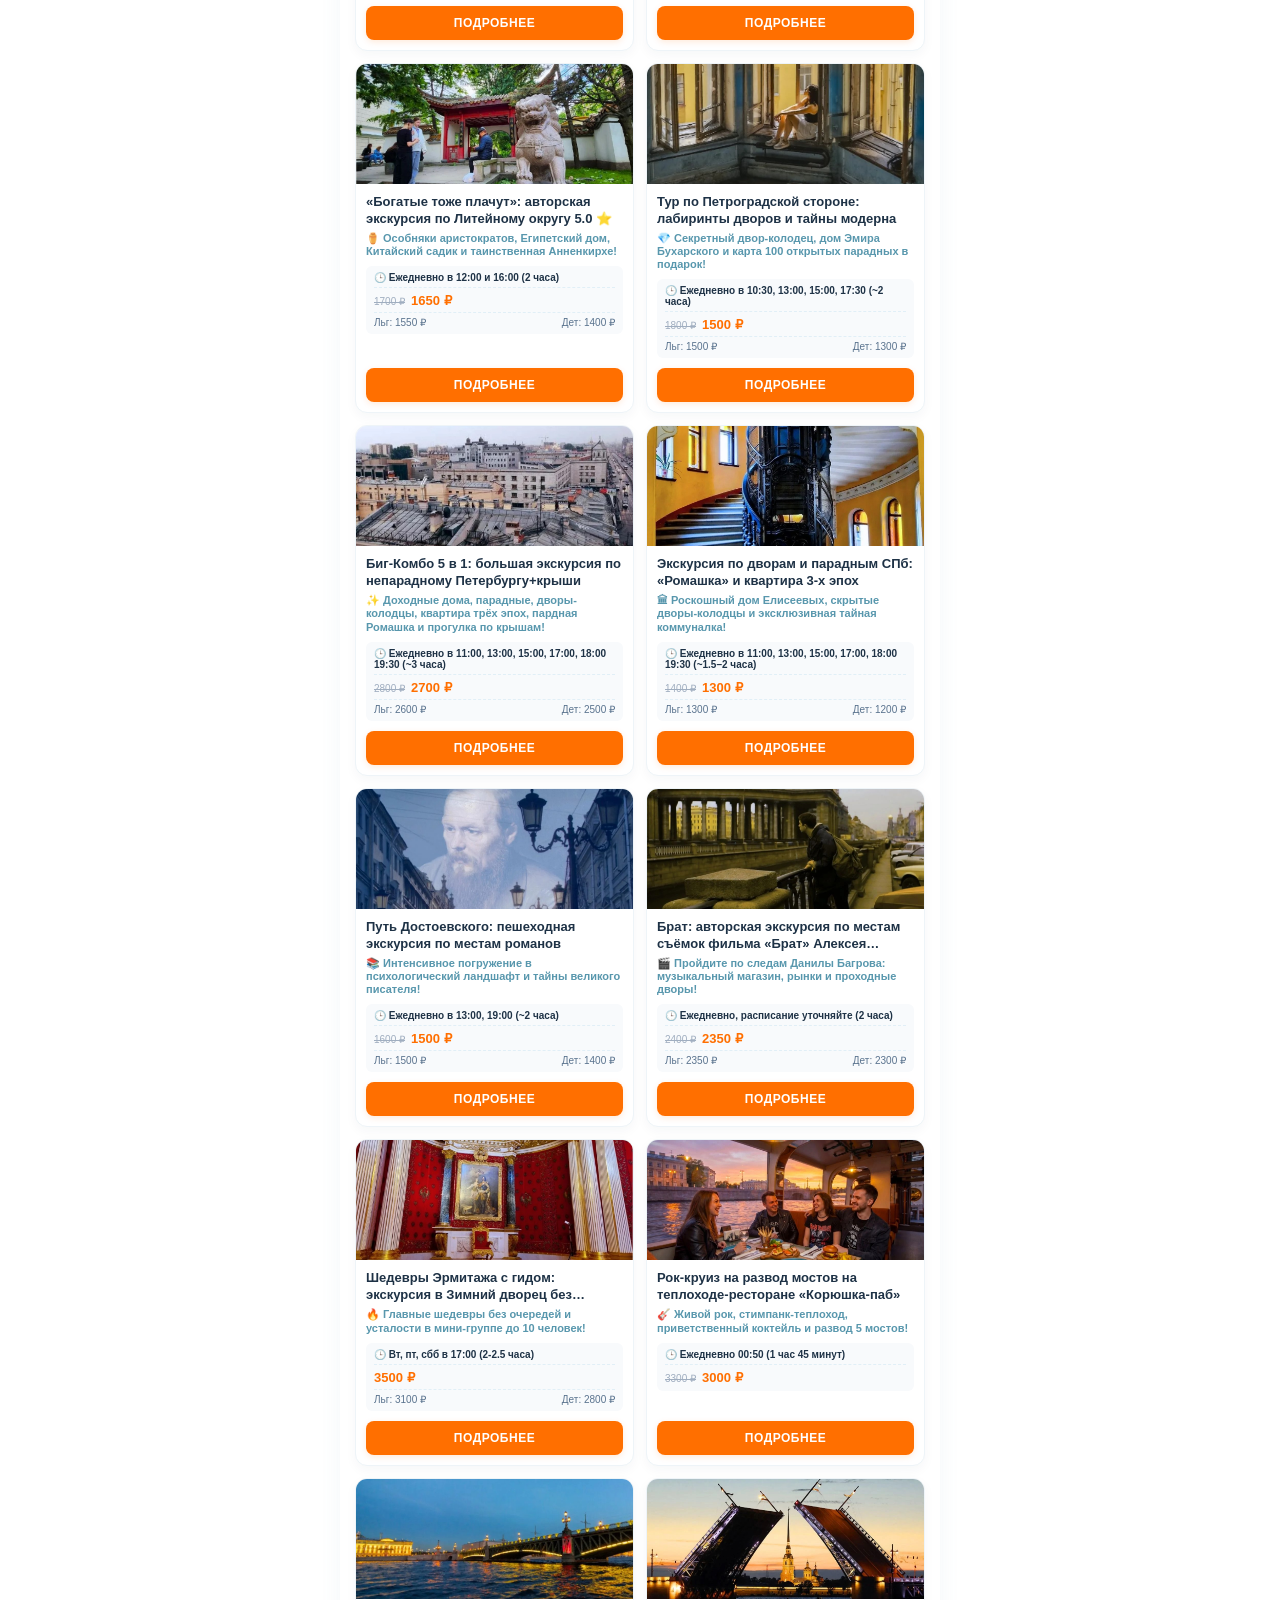
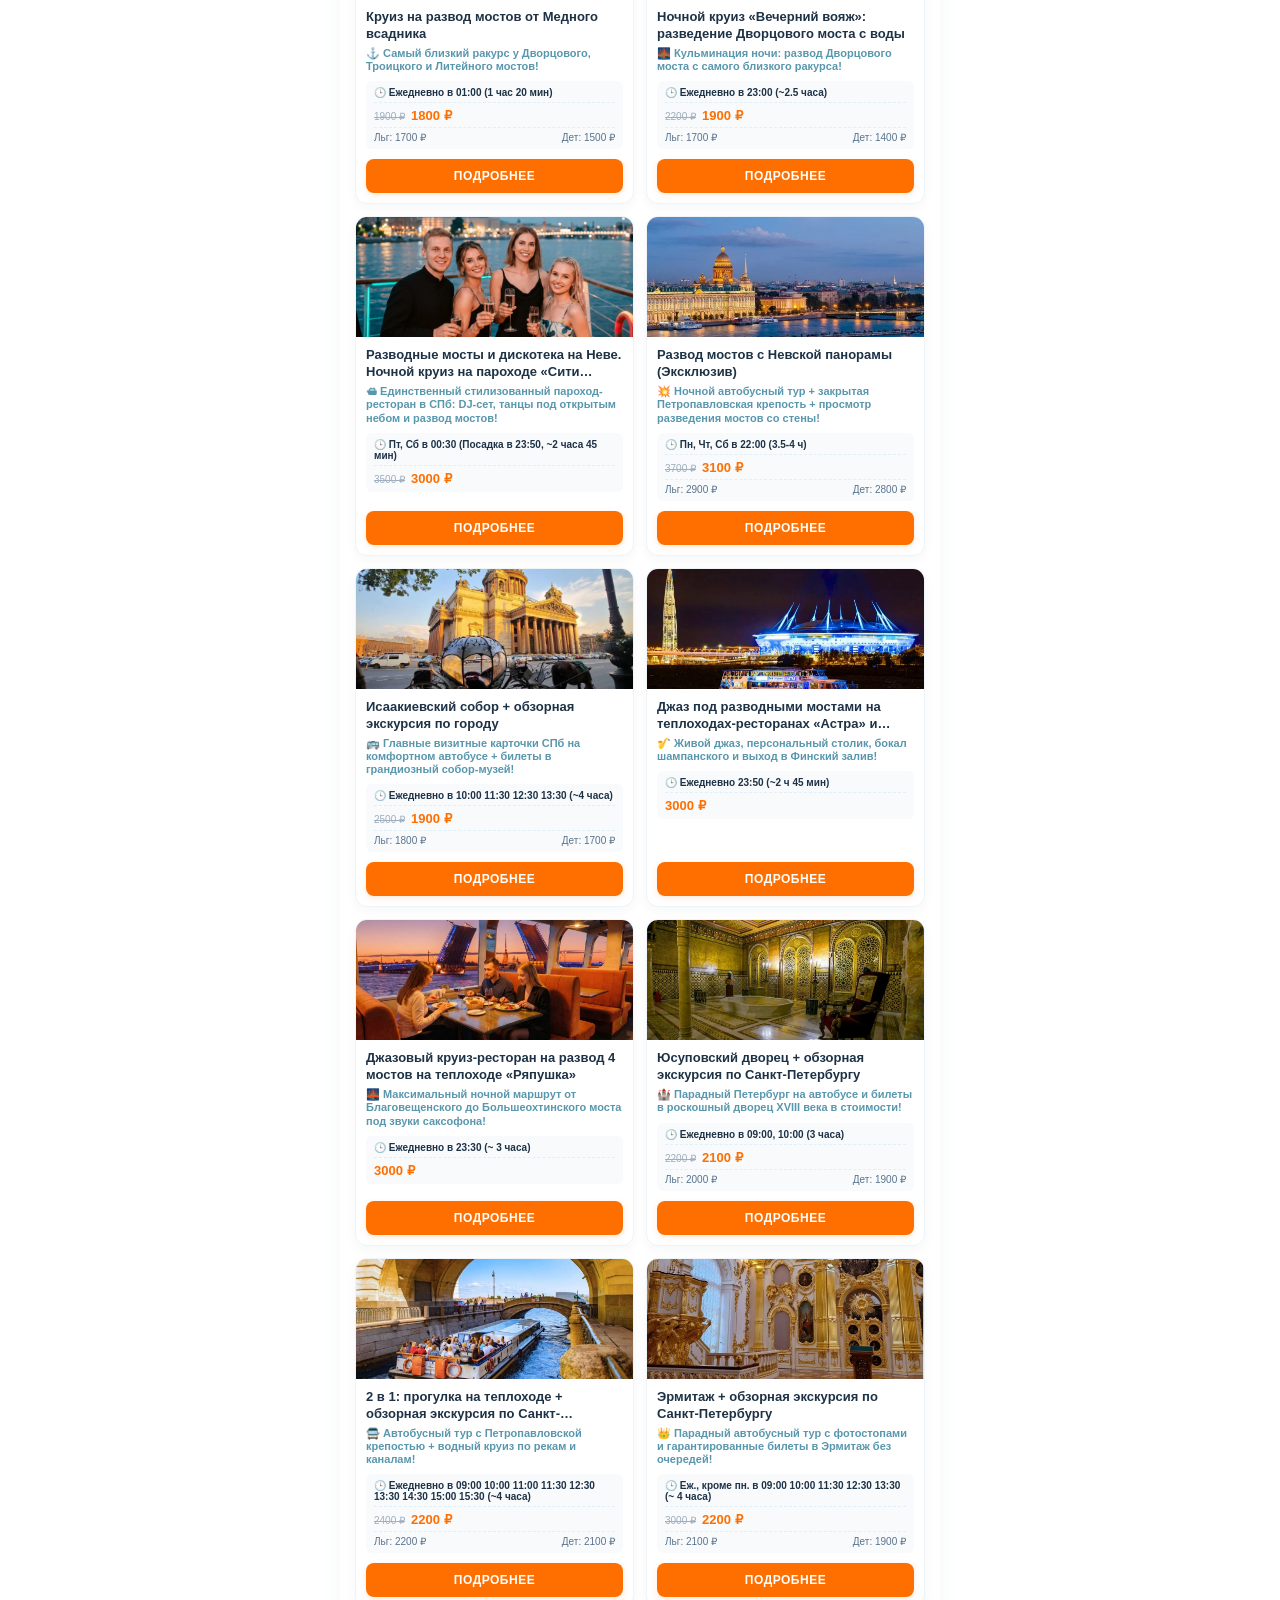
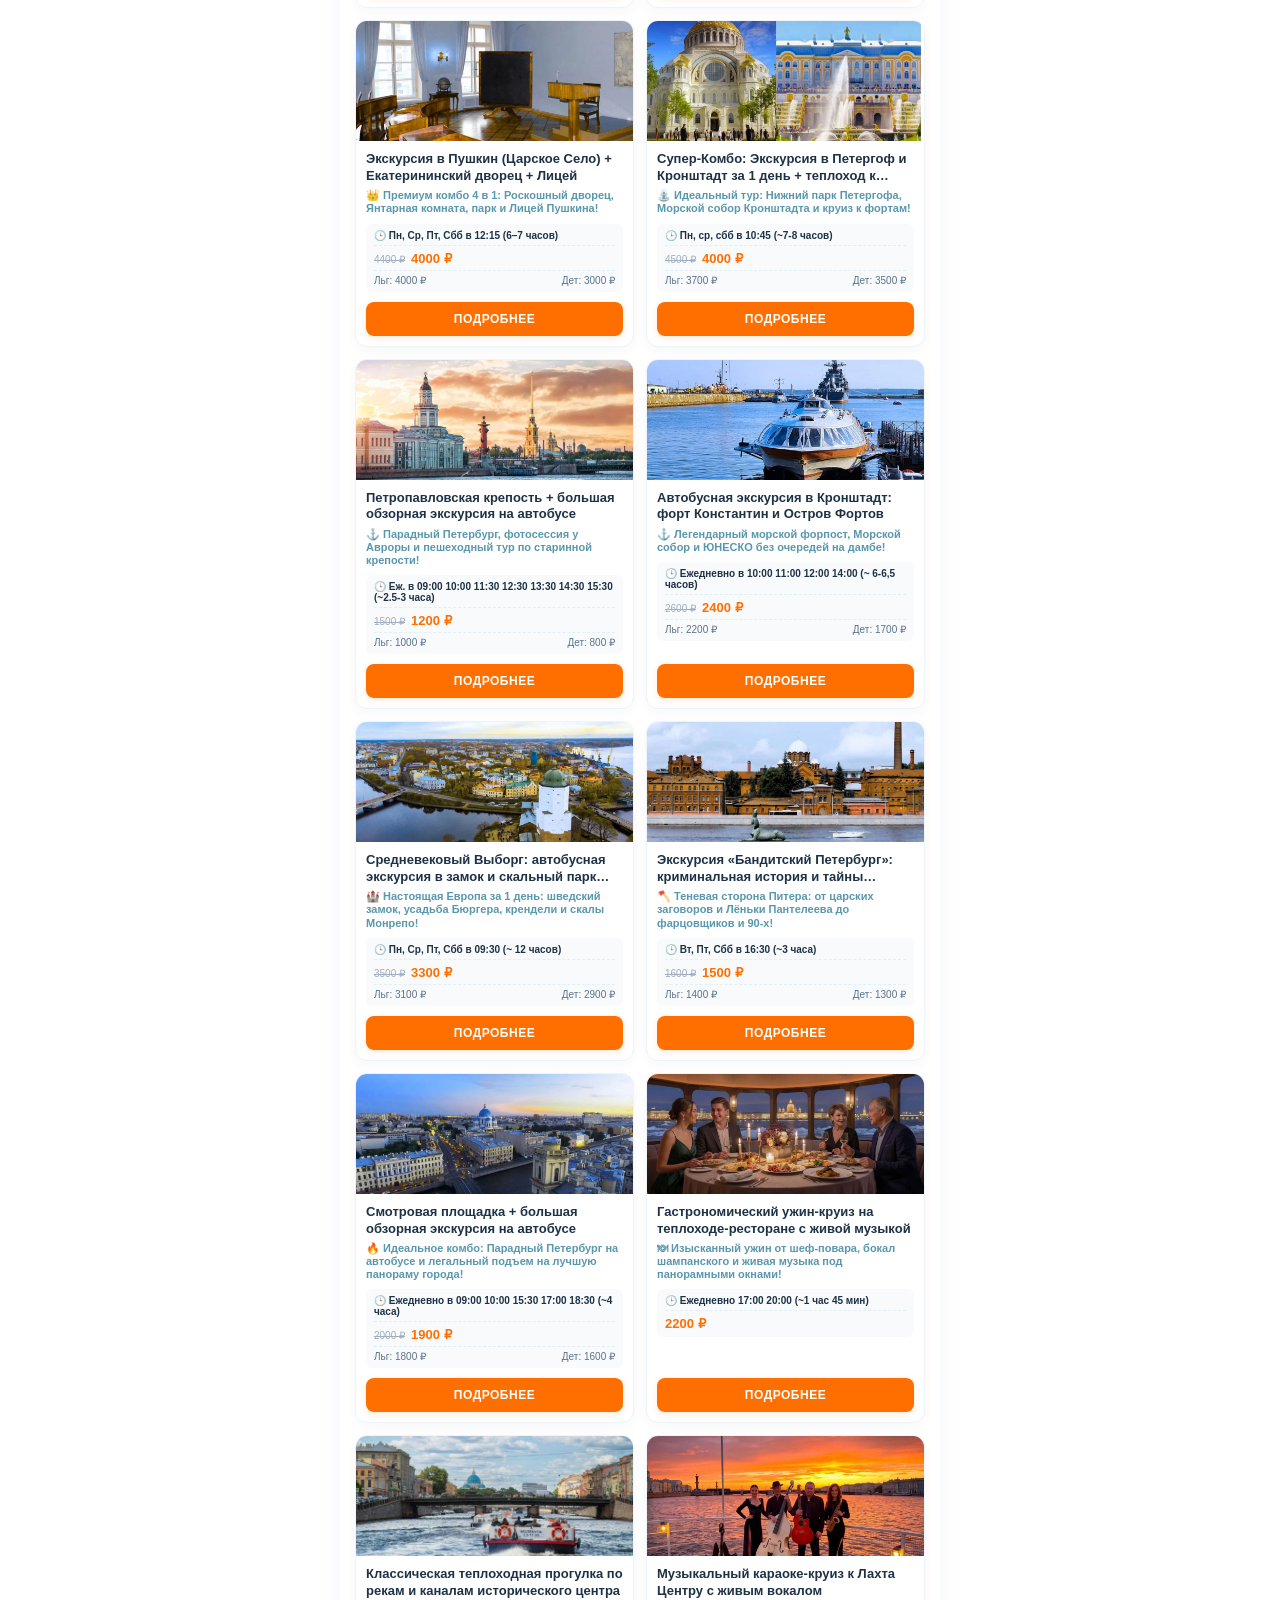
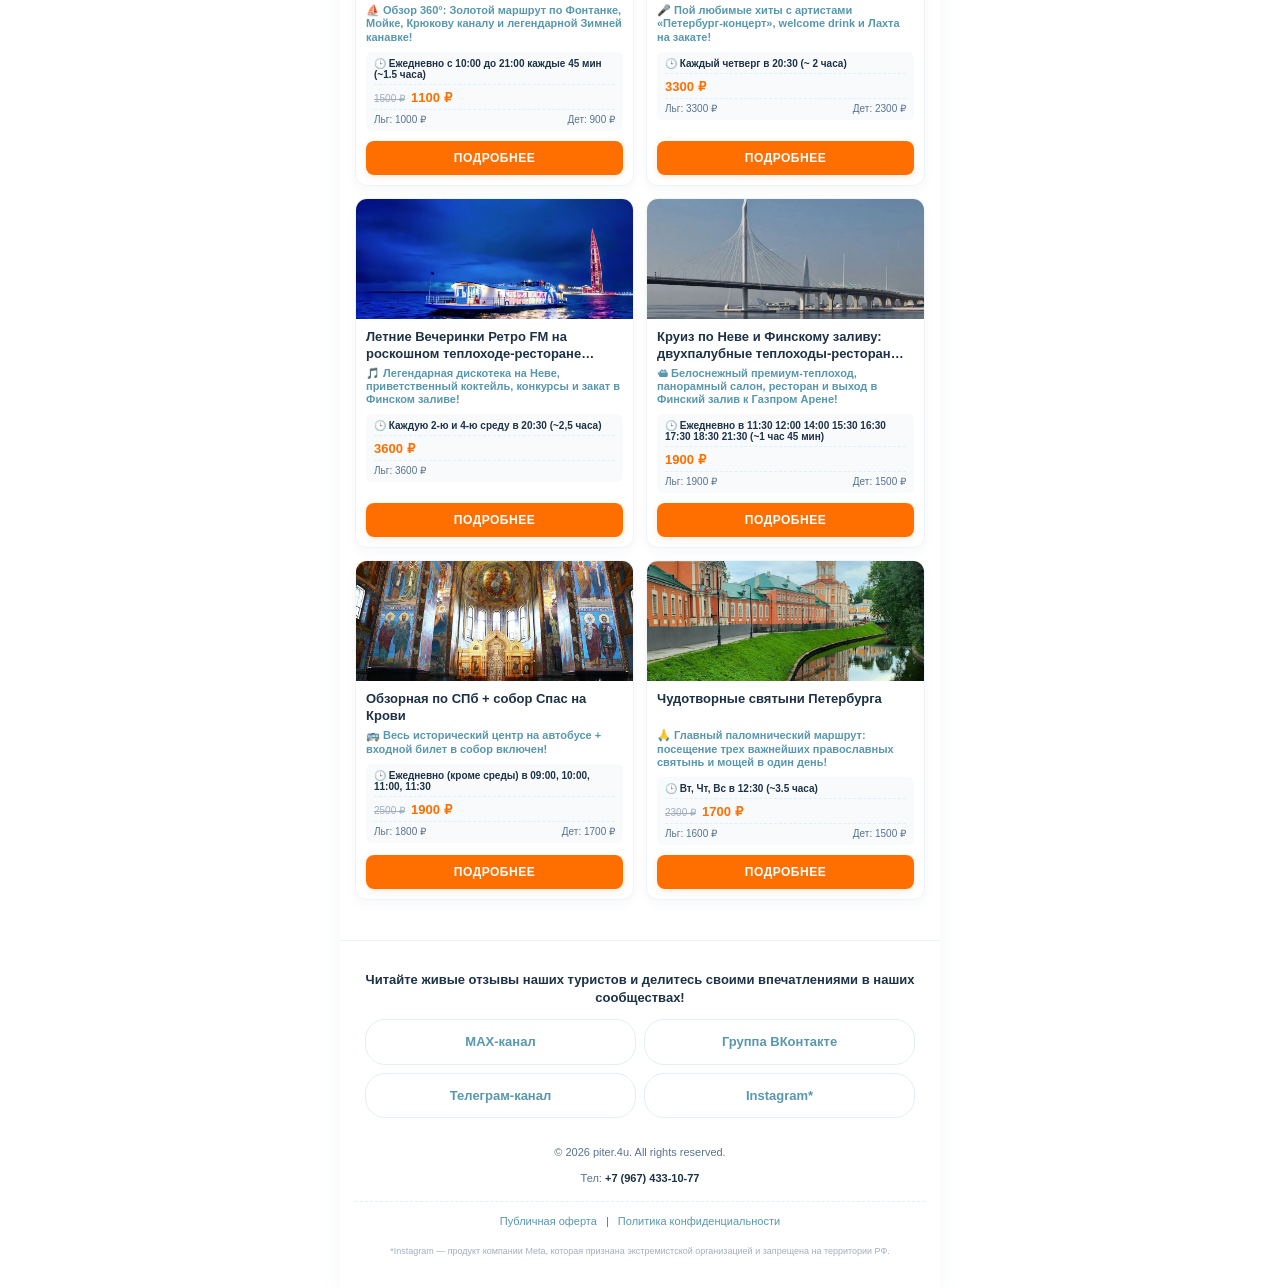
==== commit d90e8700: "Update index.html" ====
--- a/index.html
+++ b/index.html
@@ -7,6 +7,7 @@
     <meta name="description" content="Авторские, автобусные и водные экскурсии по Санкт-Петербургу со скидками от piter.4u. Посмотрите развод мостов и парадный Петербург без очередей в кассы!">
     <meta name="keywords" content="экскурсии спб, санкт-петербург экскурсии цены, автобусная экскурсия питер, развод мостов теплоход, piter 4u">
     <link rel="stylesheet" href="style.css">
+    <meta name="yandex-verification" content="05939c67518f440a" />
     <meta property="og:title" content="Каталог экскурсий piter.4u в Санкт-Петербурге"> 
     <meta property="og:description" content="Авторские экскурсии по Санкт-Петербургу и Ленинградской области со скидками и без очередей."> 
         <meta property="og:image" content="images/logo.jpg">
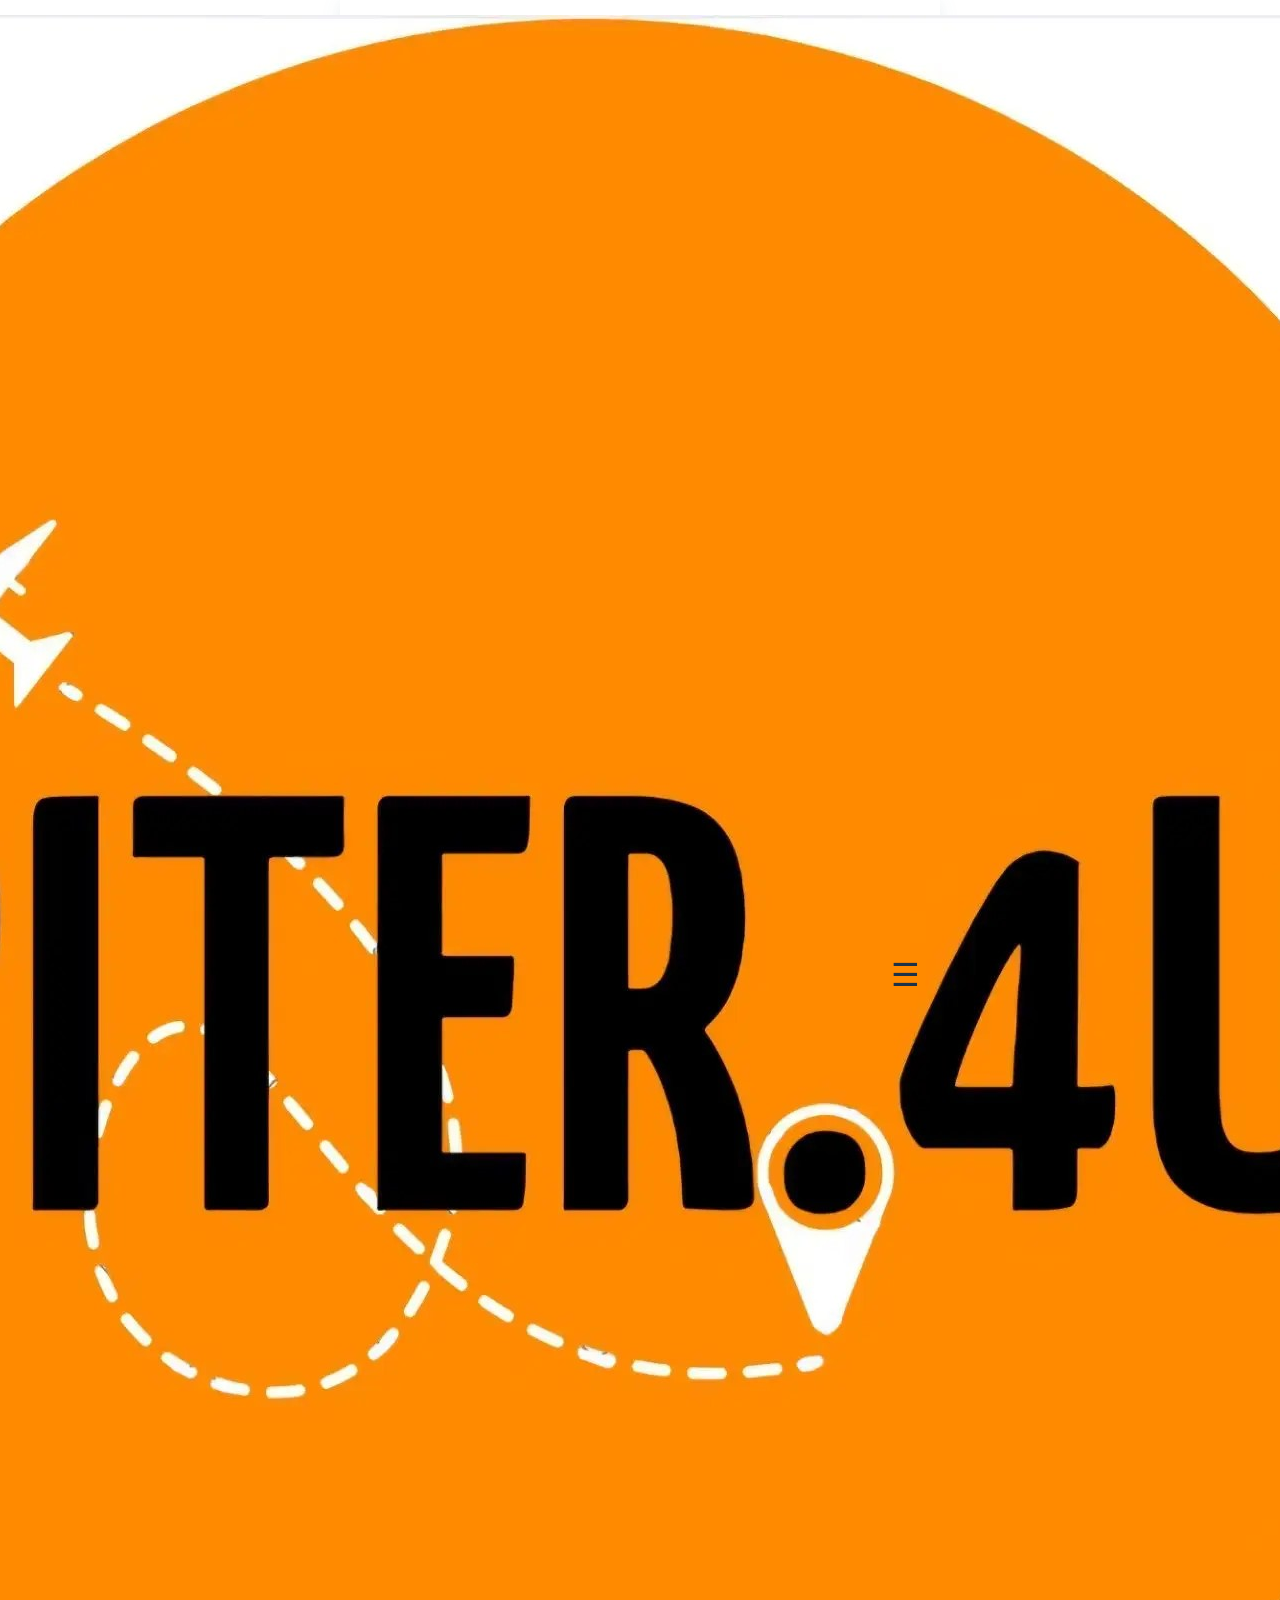
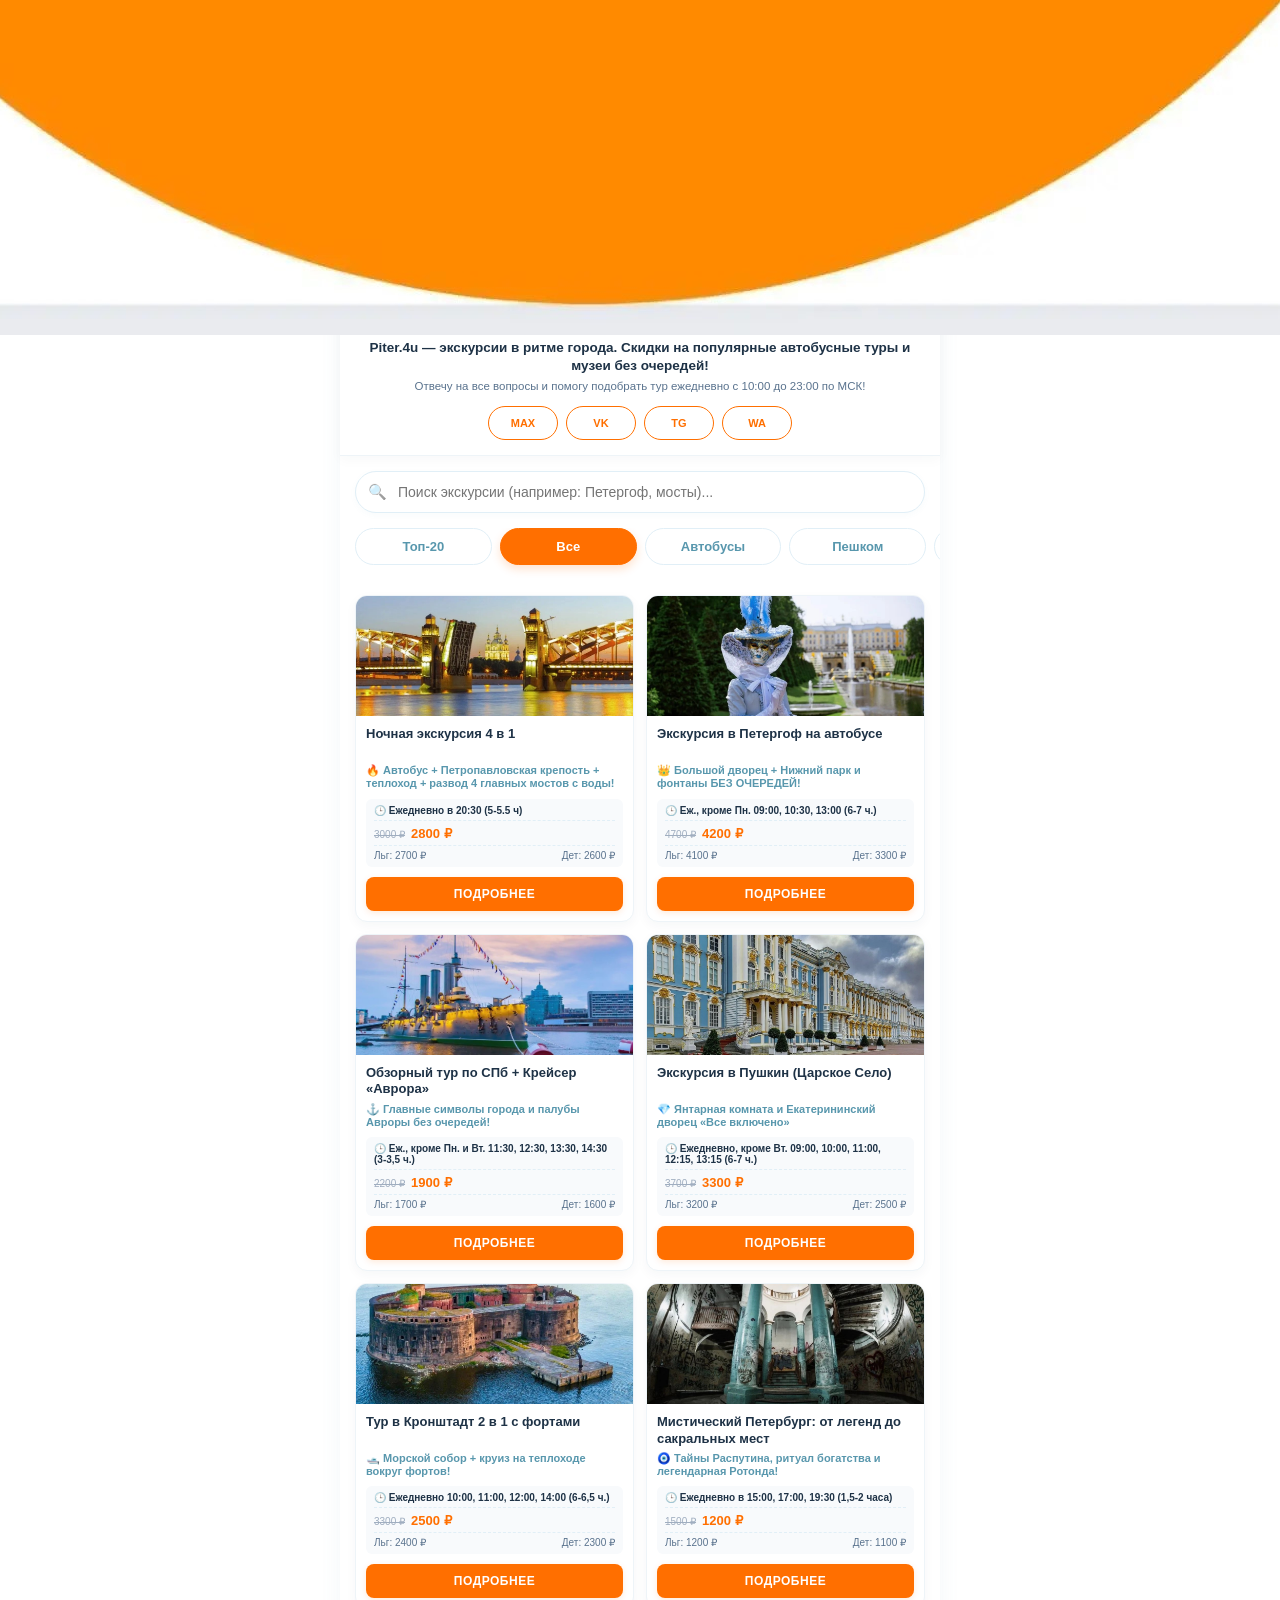
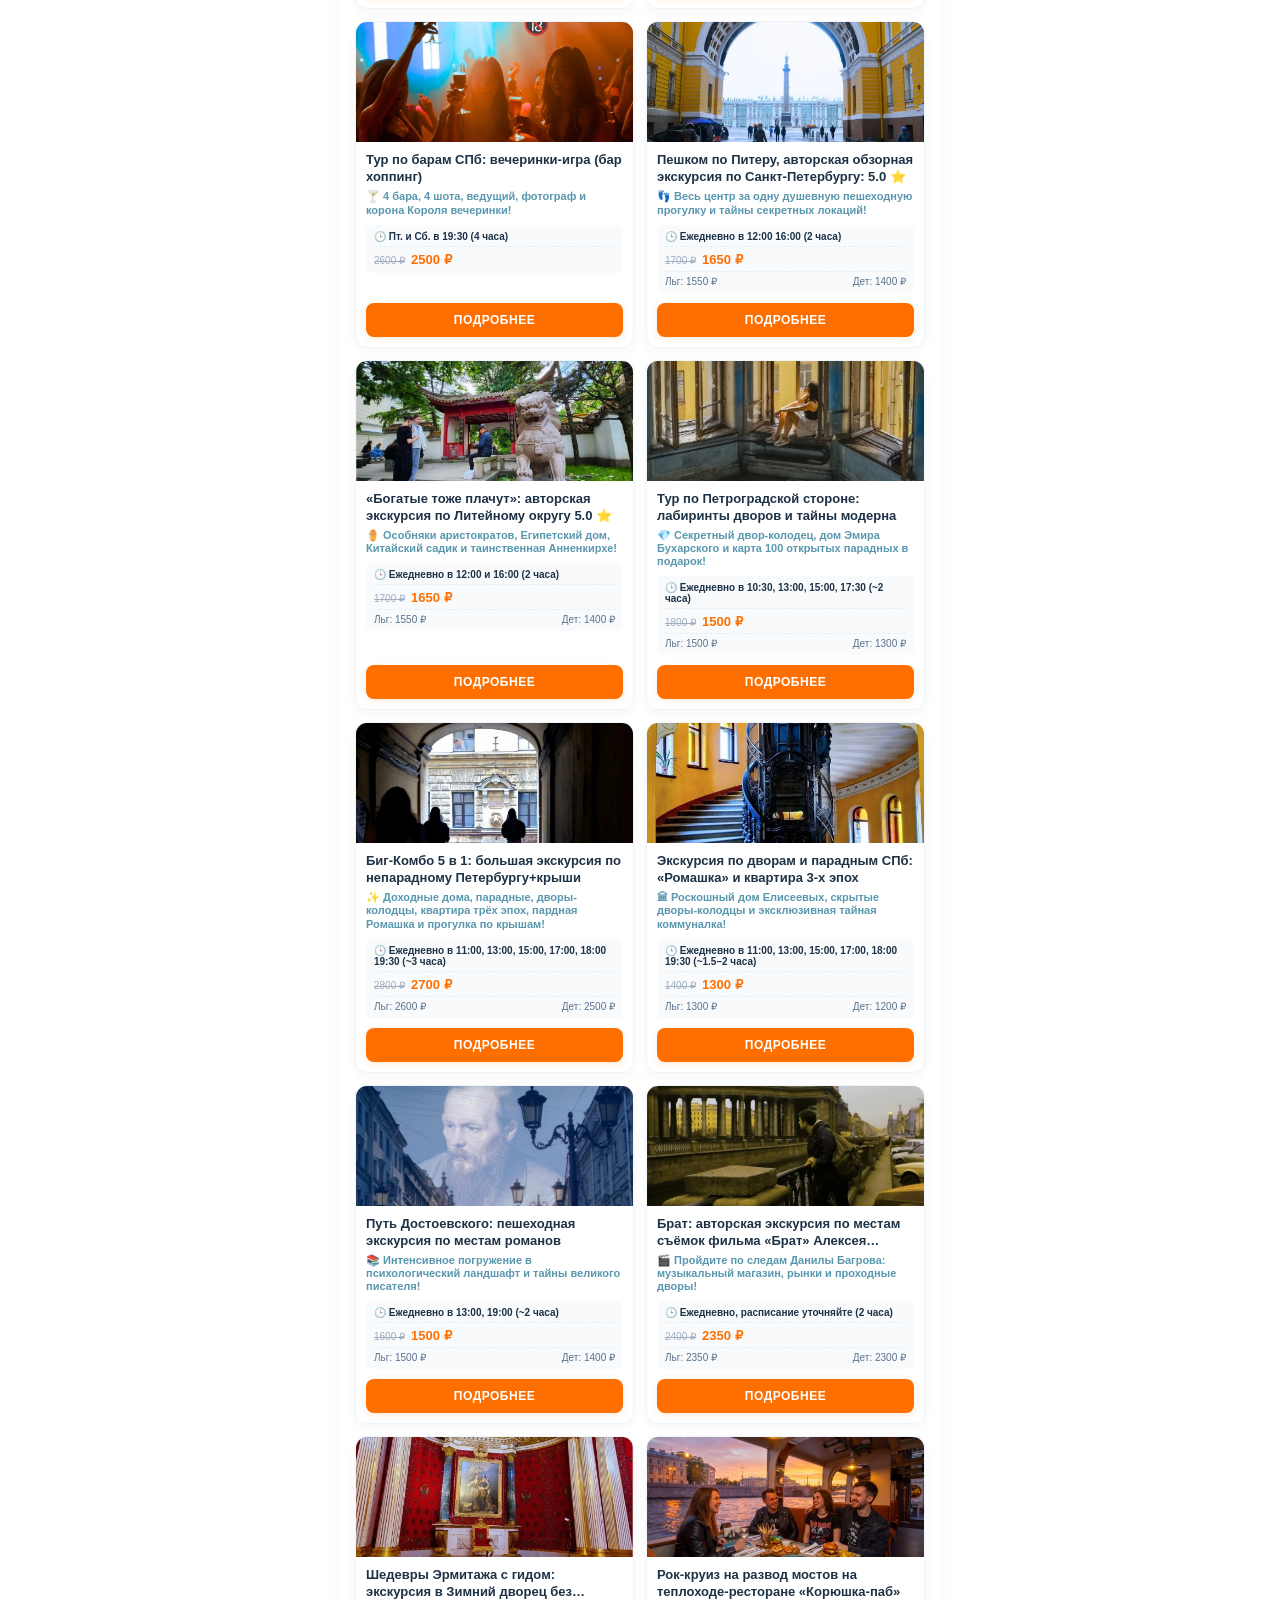
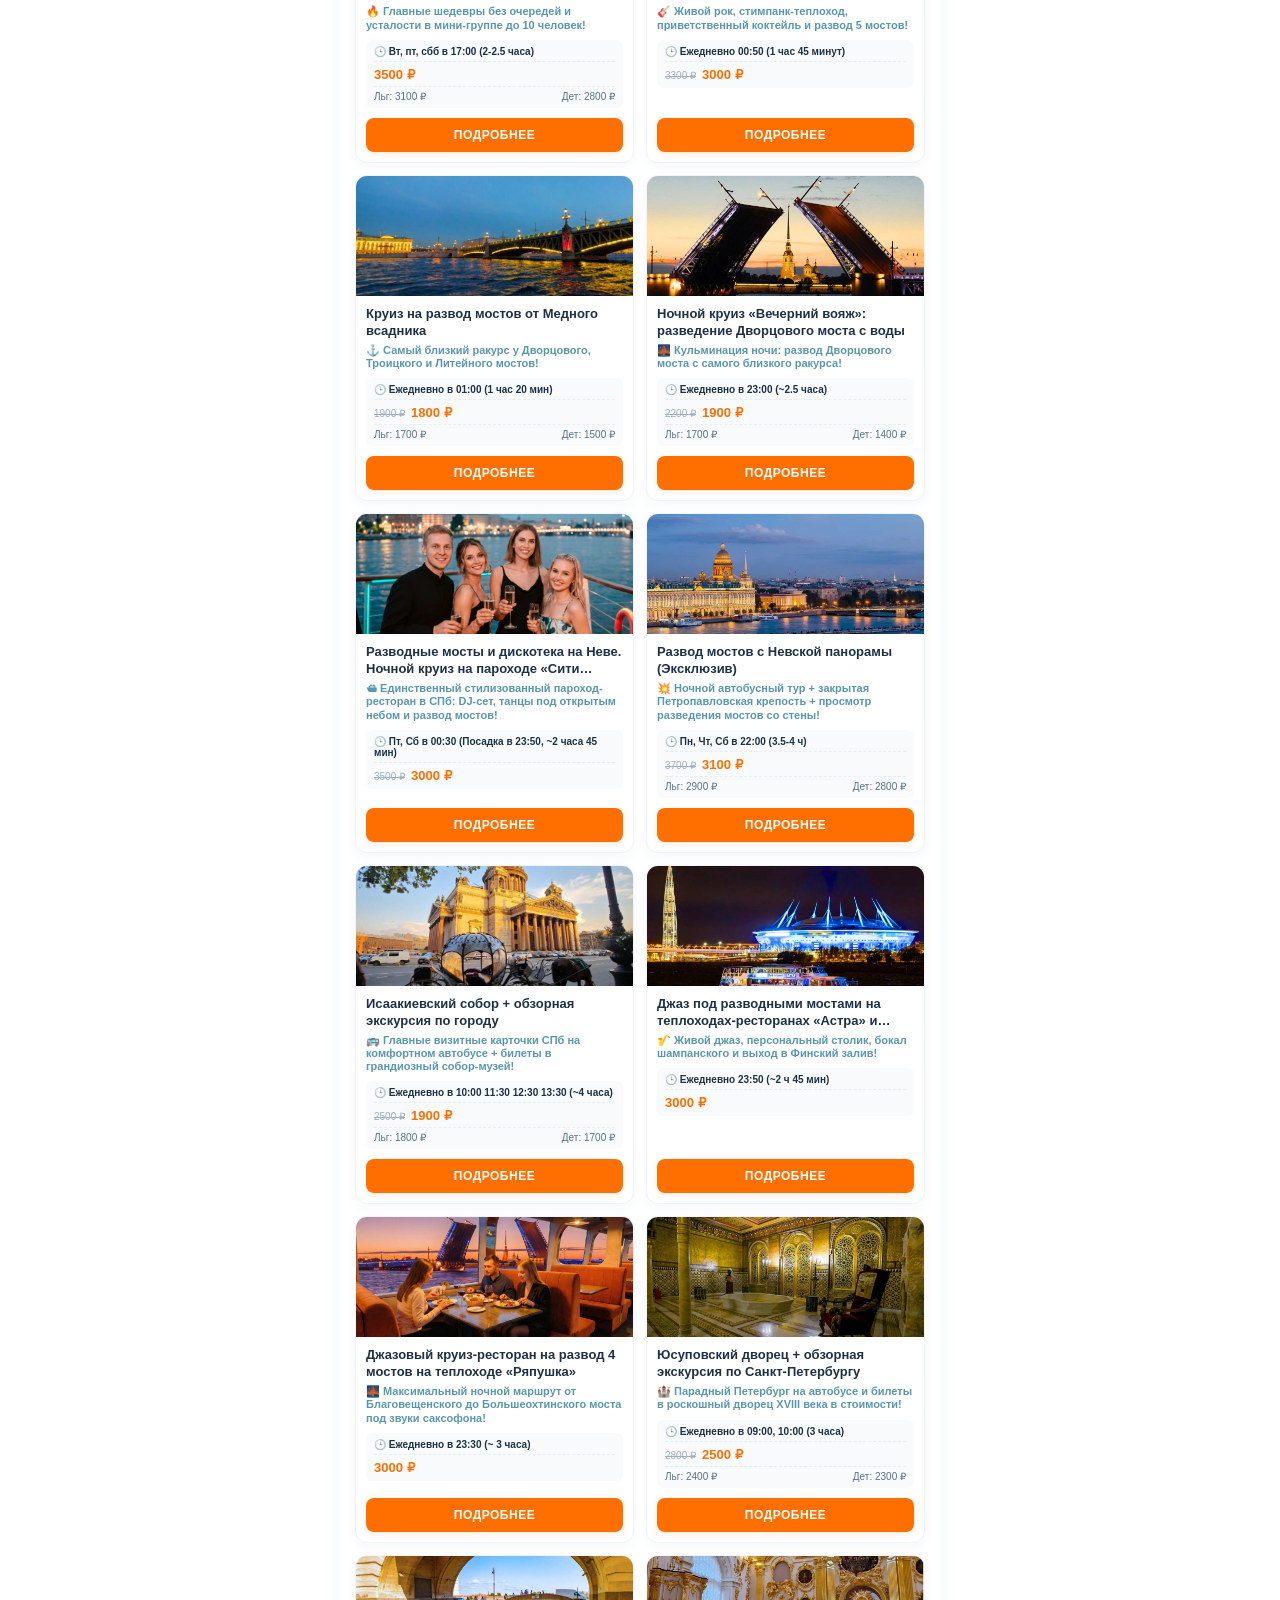
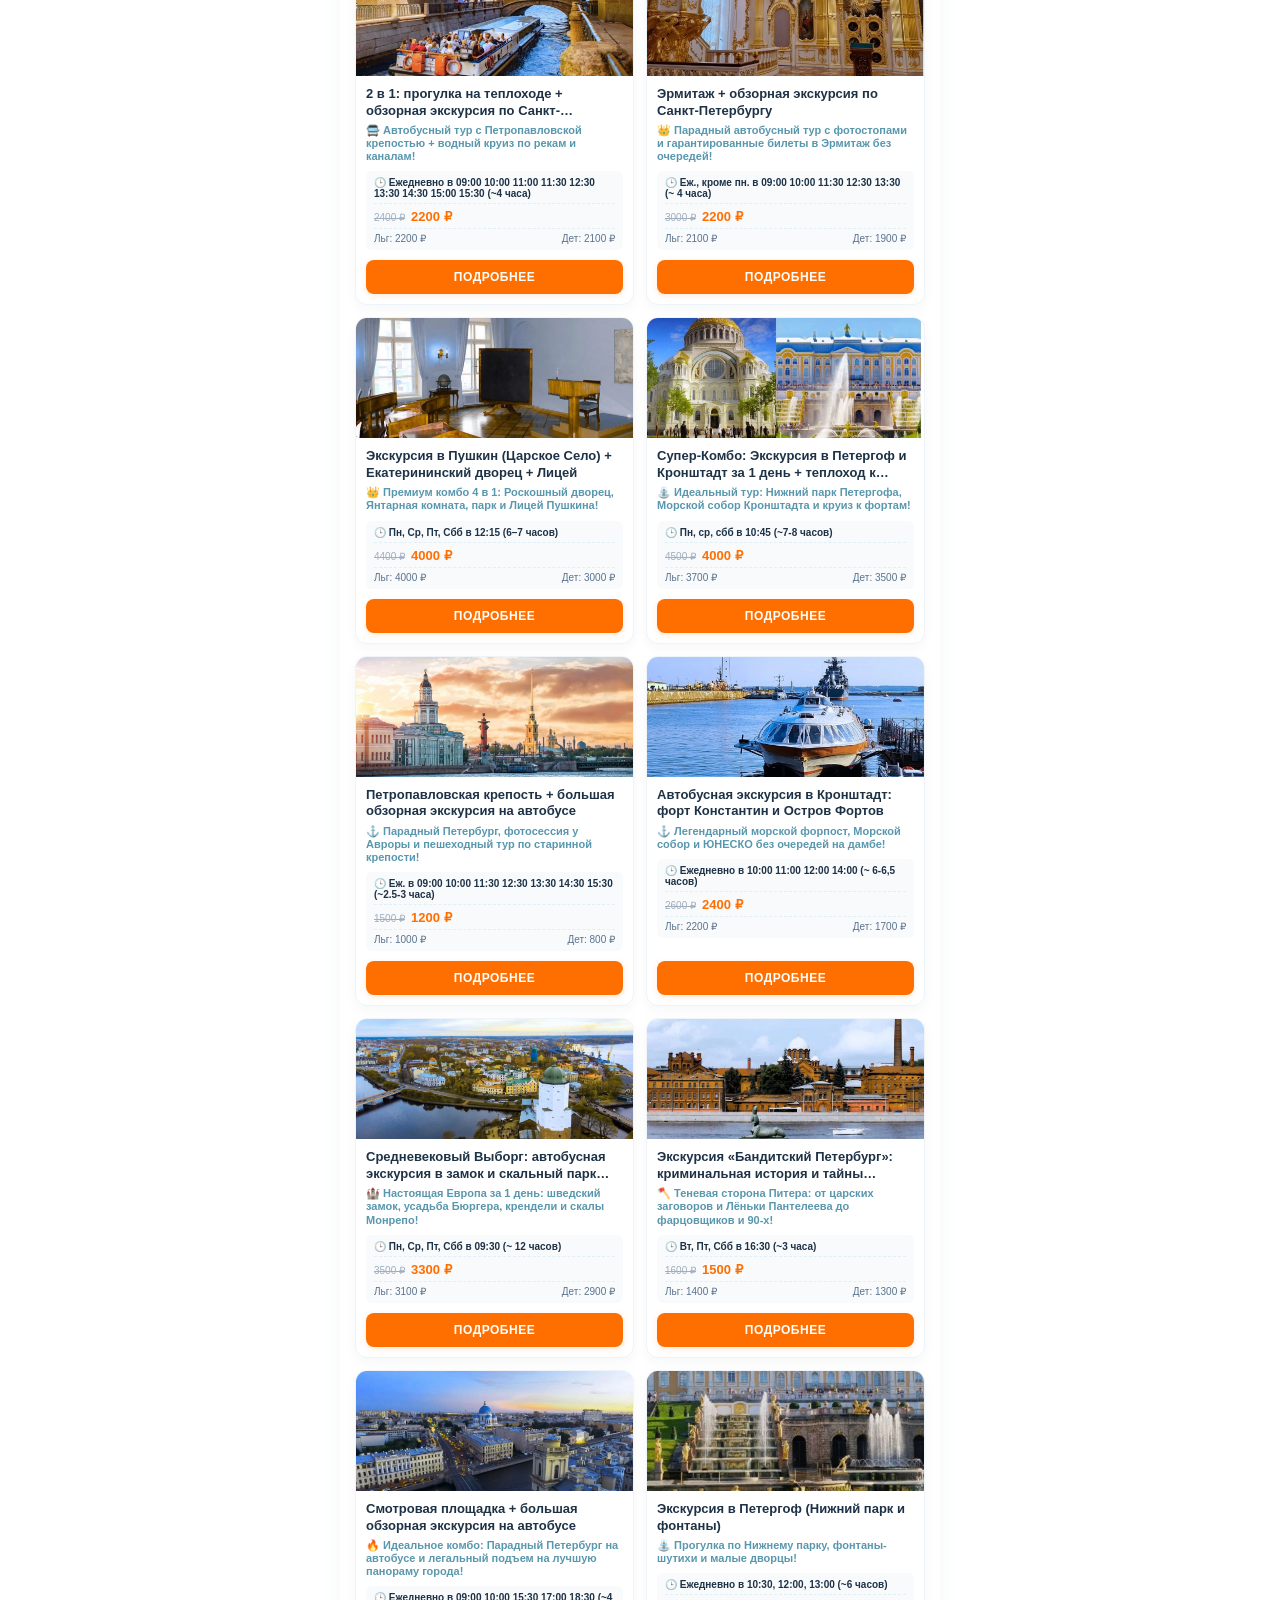
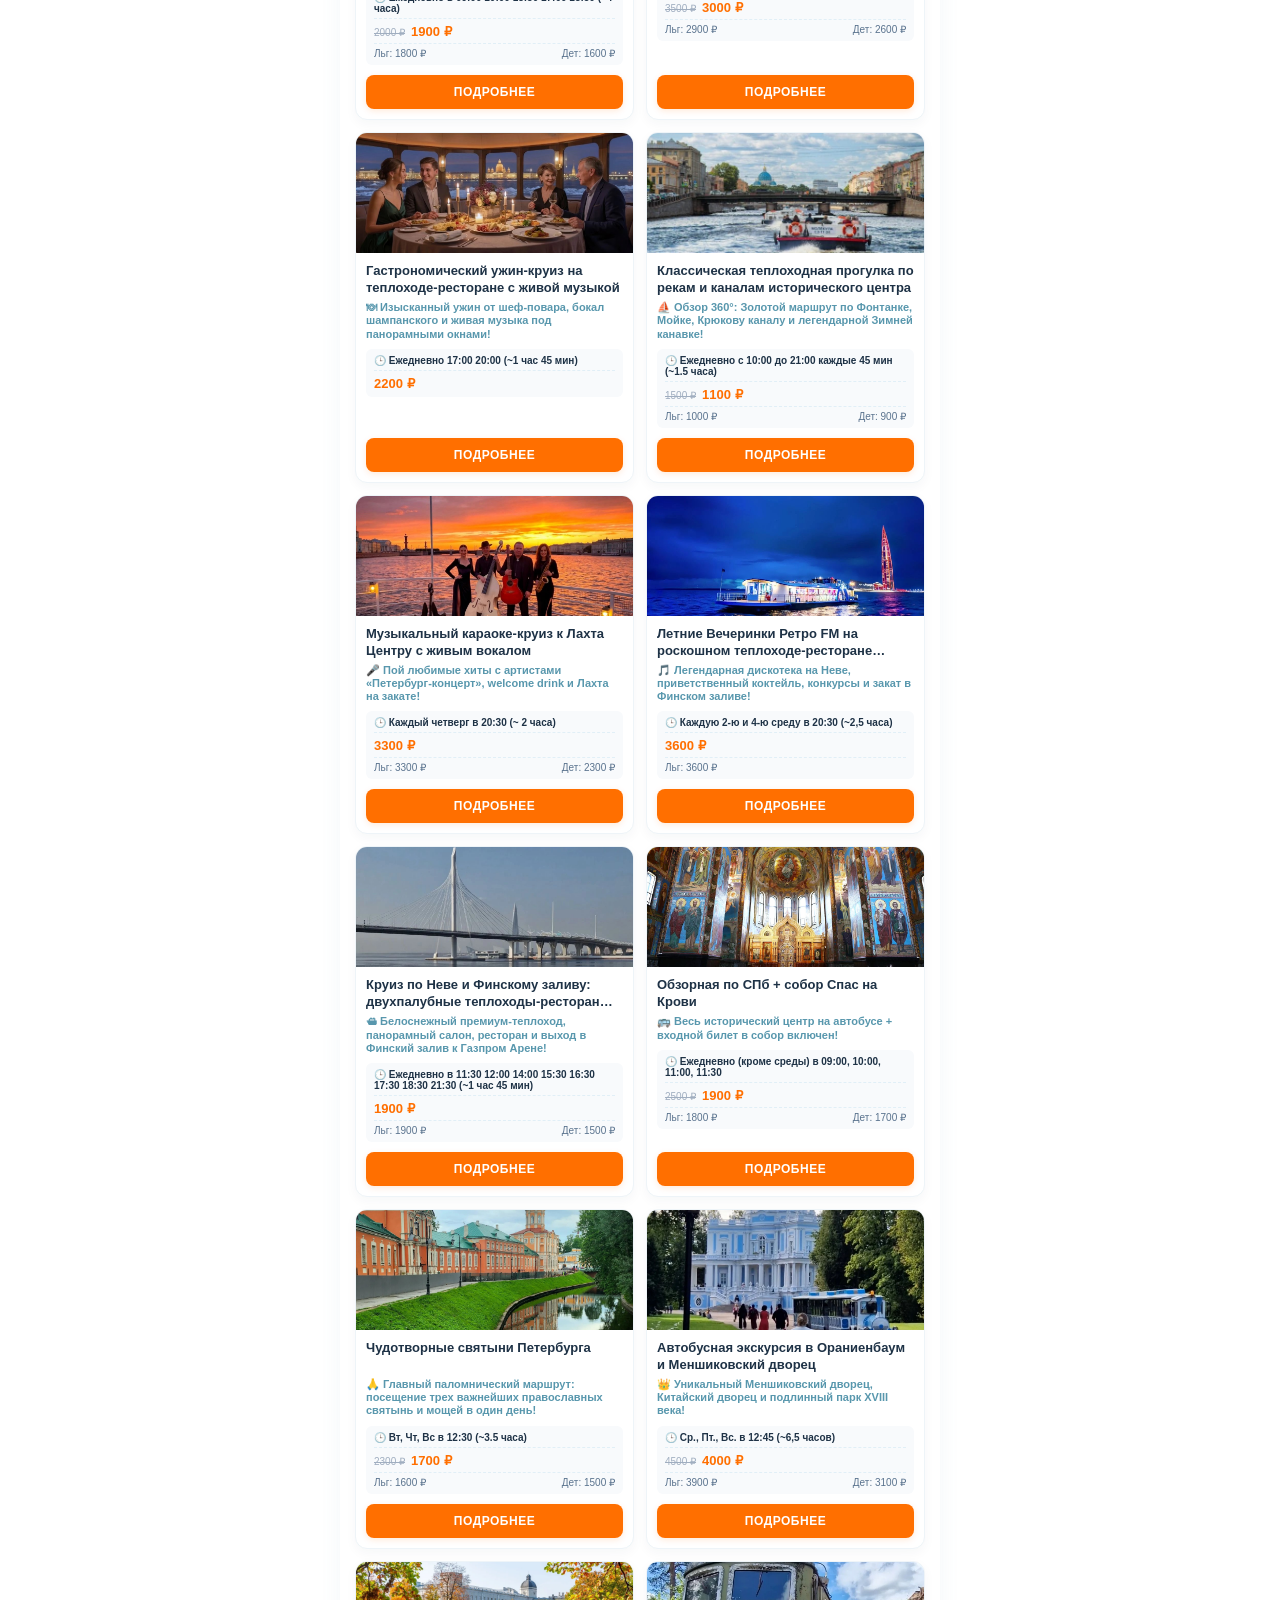
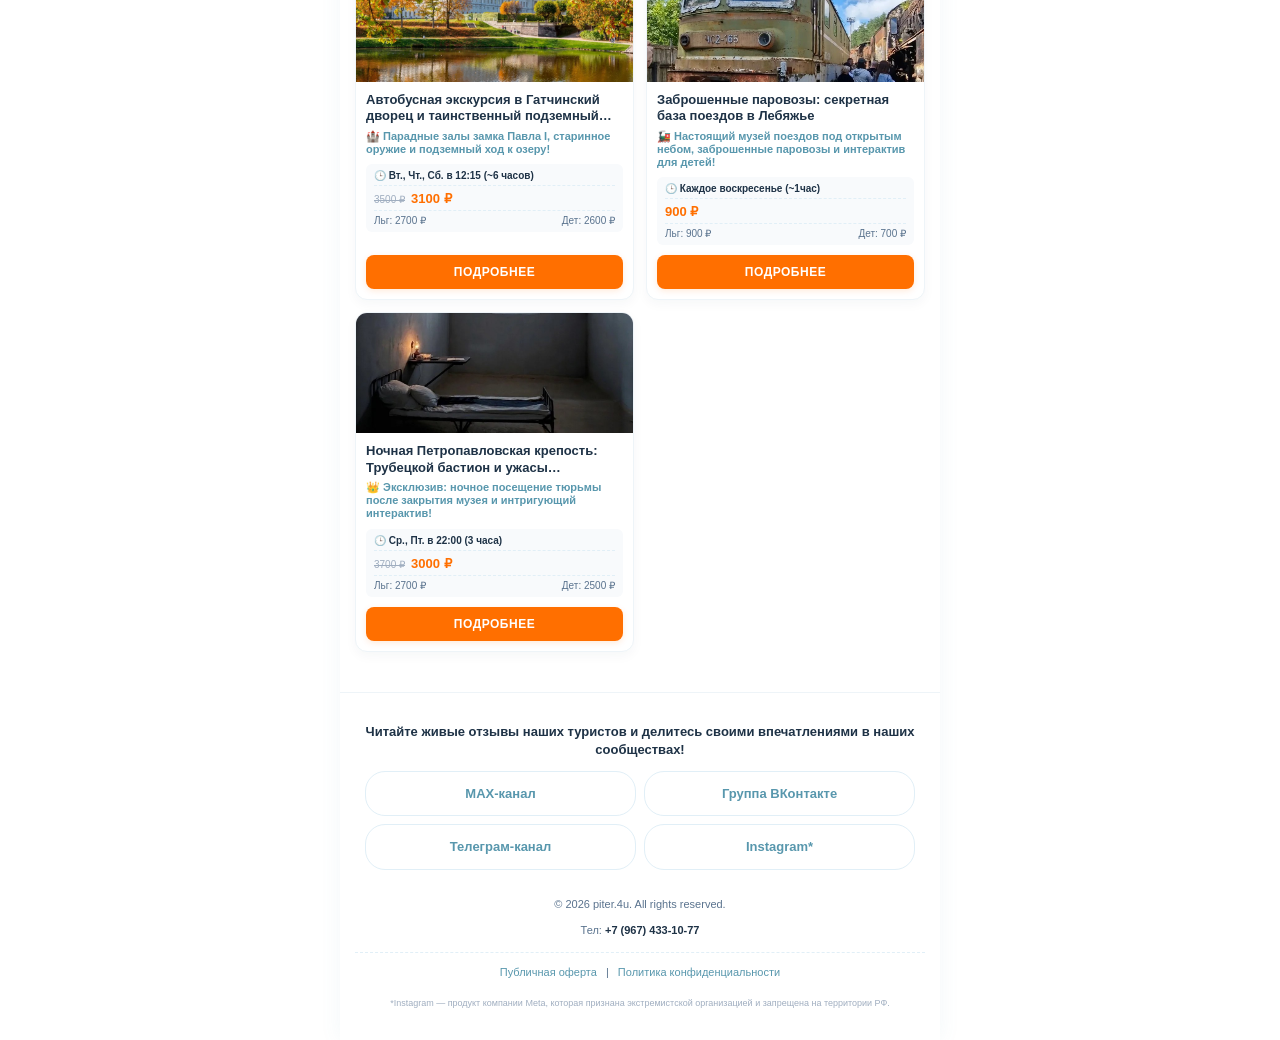
==== commit 211a42c4: "Update index.html" ====
--- a/index.html
+++ b/index.html
@@ -16,9 +16,13 @@
 <body>
     <header class="sticky-header">
         <div class="header-top-row">
-            <h1>Каталог экскурсий</h1>
+            <div style="display: flex; align-items: center; gap: 8px;">
+                <img src="images/logo.jpg" alt="Piter.4u" class="site-logo-circle">
+                <h1>Каталог экскурсий</h1>
+            </div>
             <button class="burger-menu-btn" onclick="toggleMenu()">☰</button>
         </div>
+
         <div style="text-align: center; margin-bottom: 12px; padding: 0 5px;">
             <p style="font-size: 13.5px; font-weight: 700; color: #1e3246; margin-bottom: 4px; line-height: 1.3;">Piter.4u — экскурсии в ритме города. Скидки на популярные автобусные туры и музеи без очередей!</p>
             <p style="font-size: 11.5px; color: #5a738e; line-height: 1.4; margin-bottom: 0;">Отвечу на все вопросы и помогу подобрать тур ежедневно с 10:00 до 23:00 по МСК!</p>
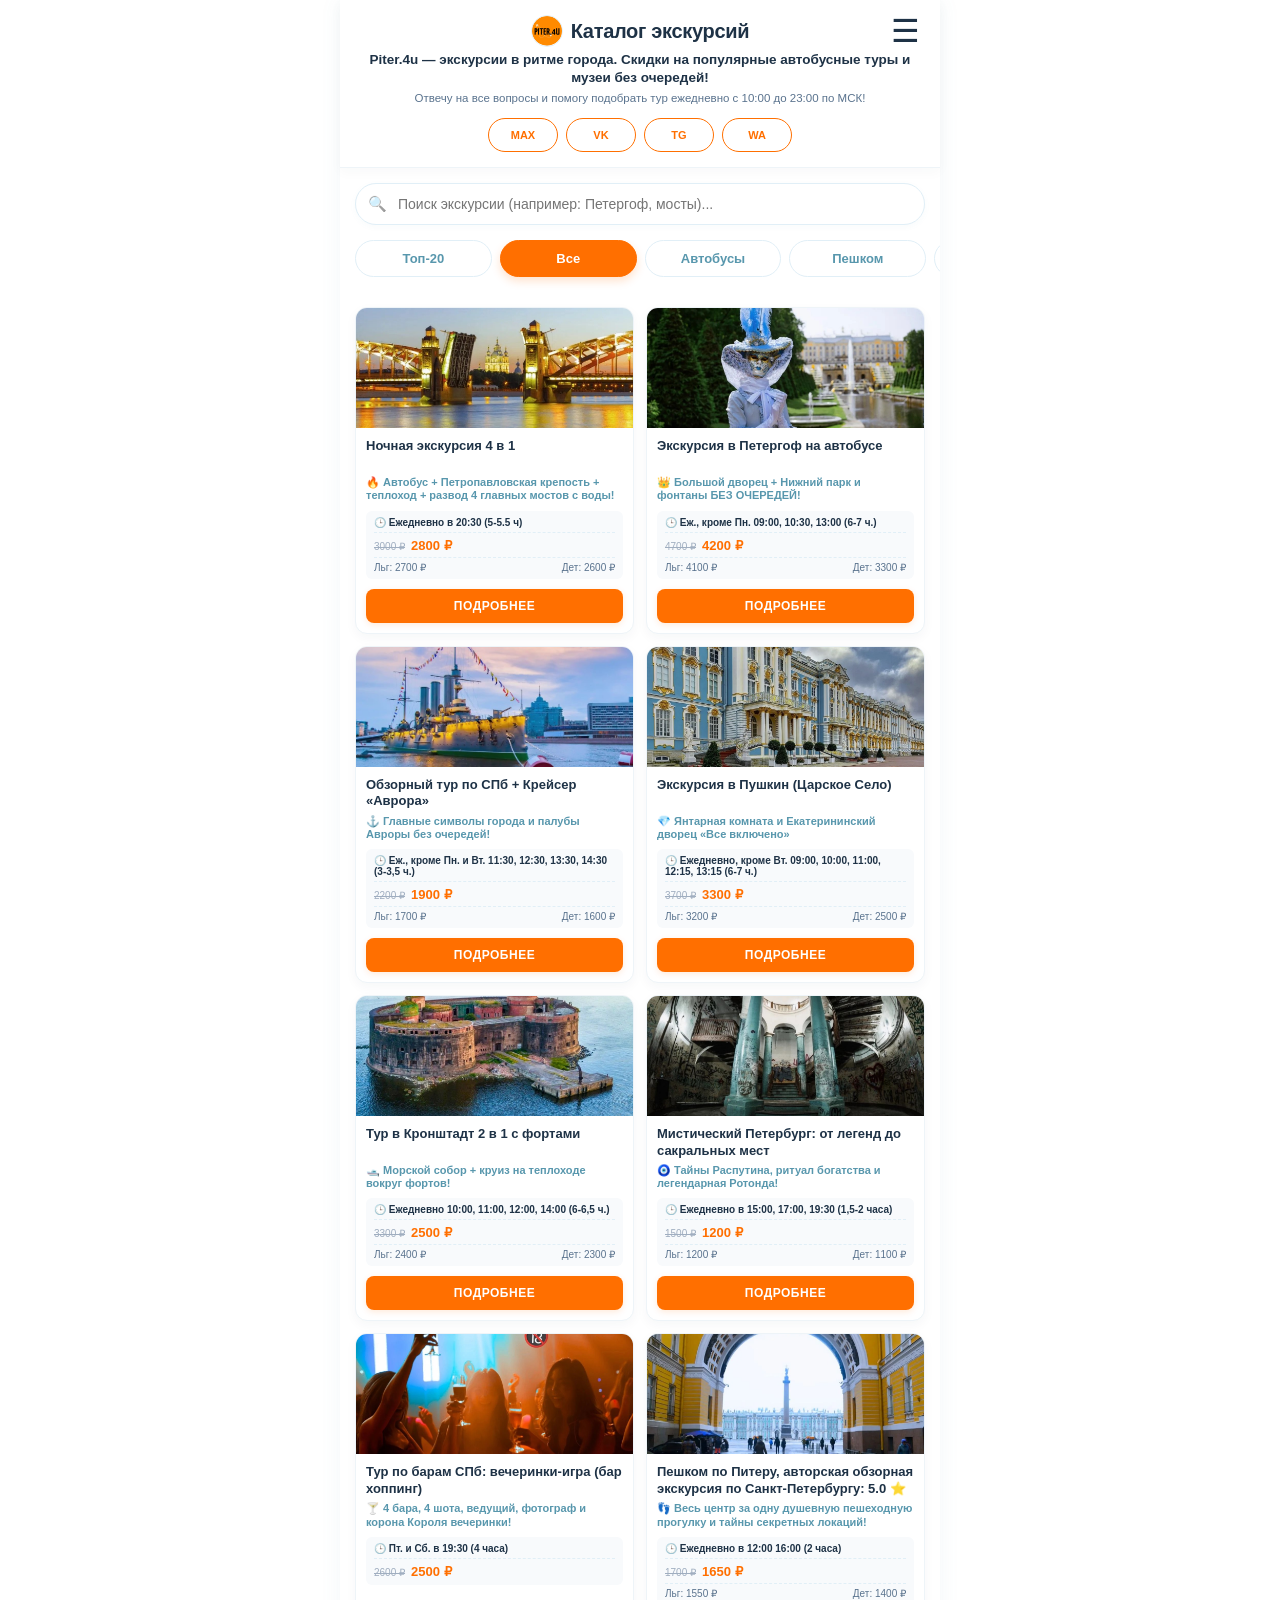
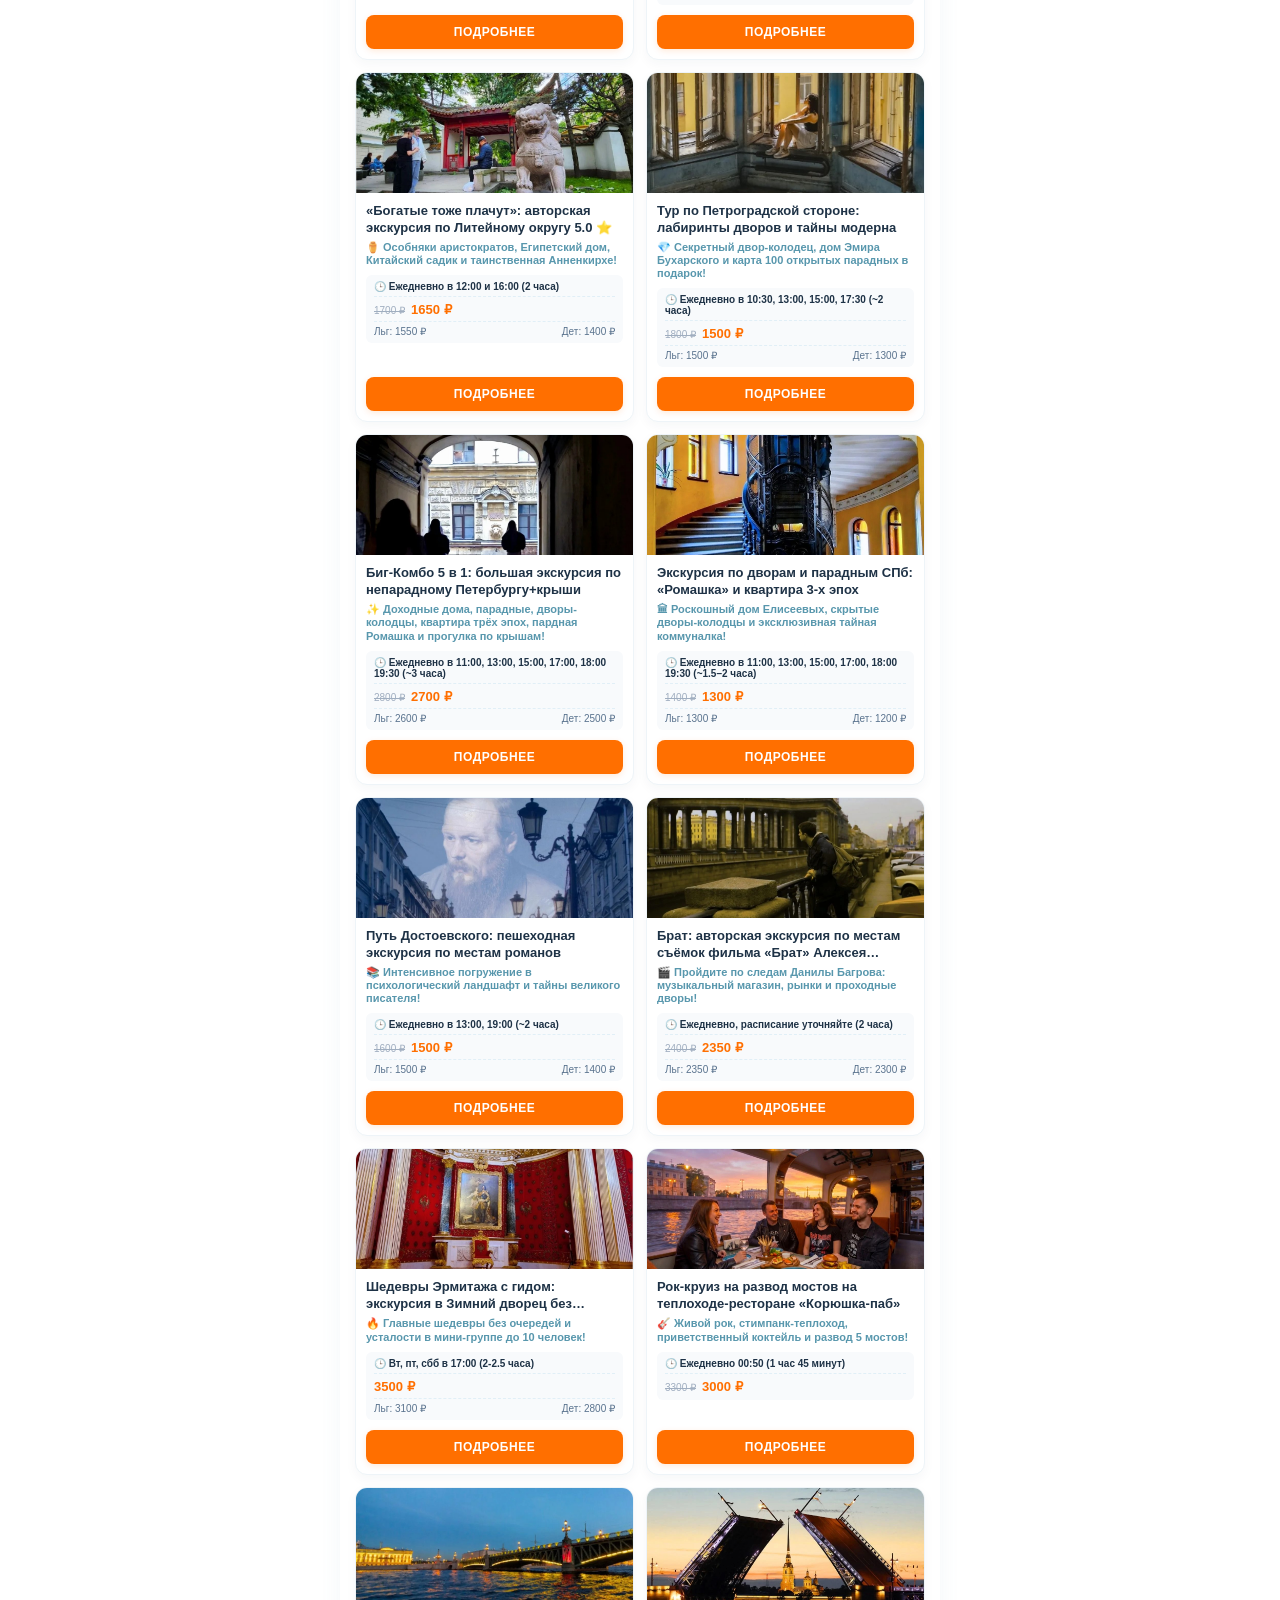
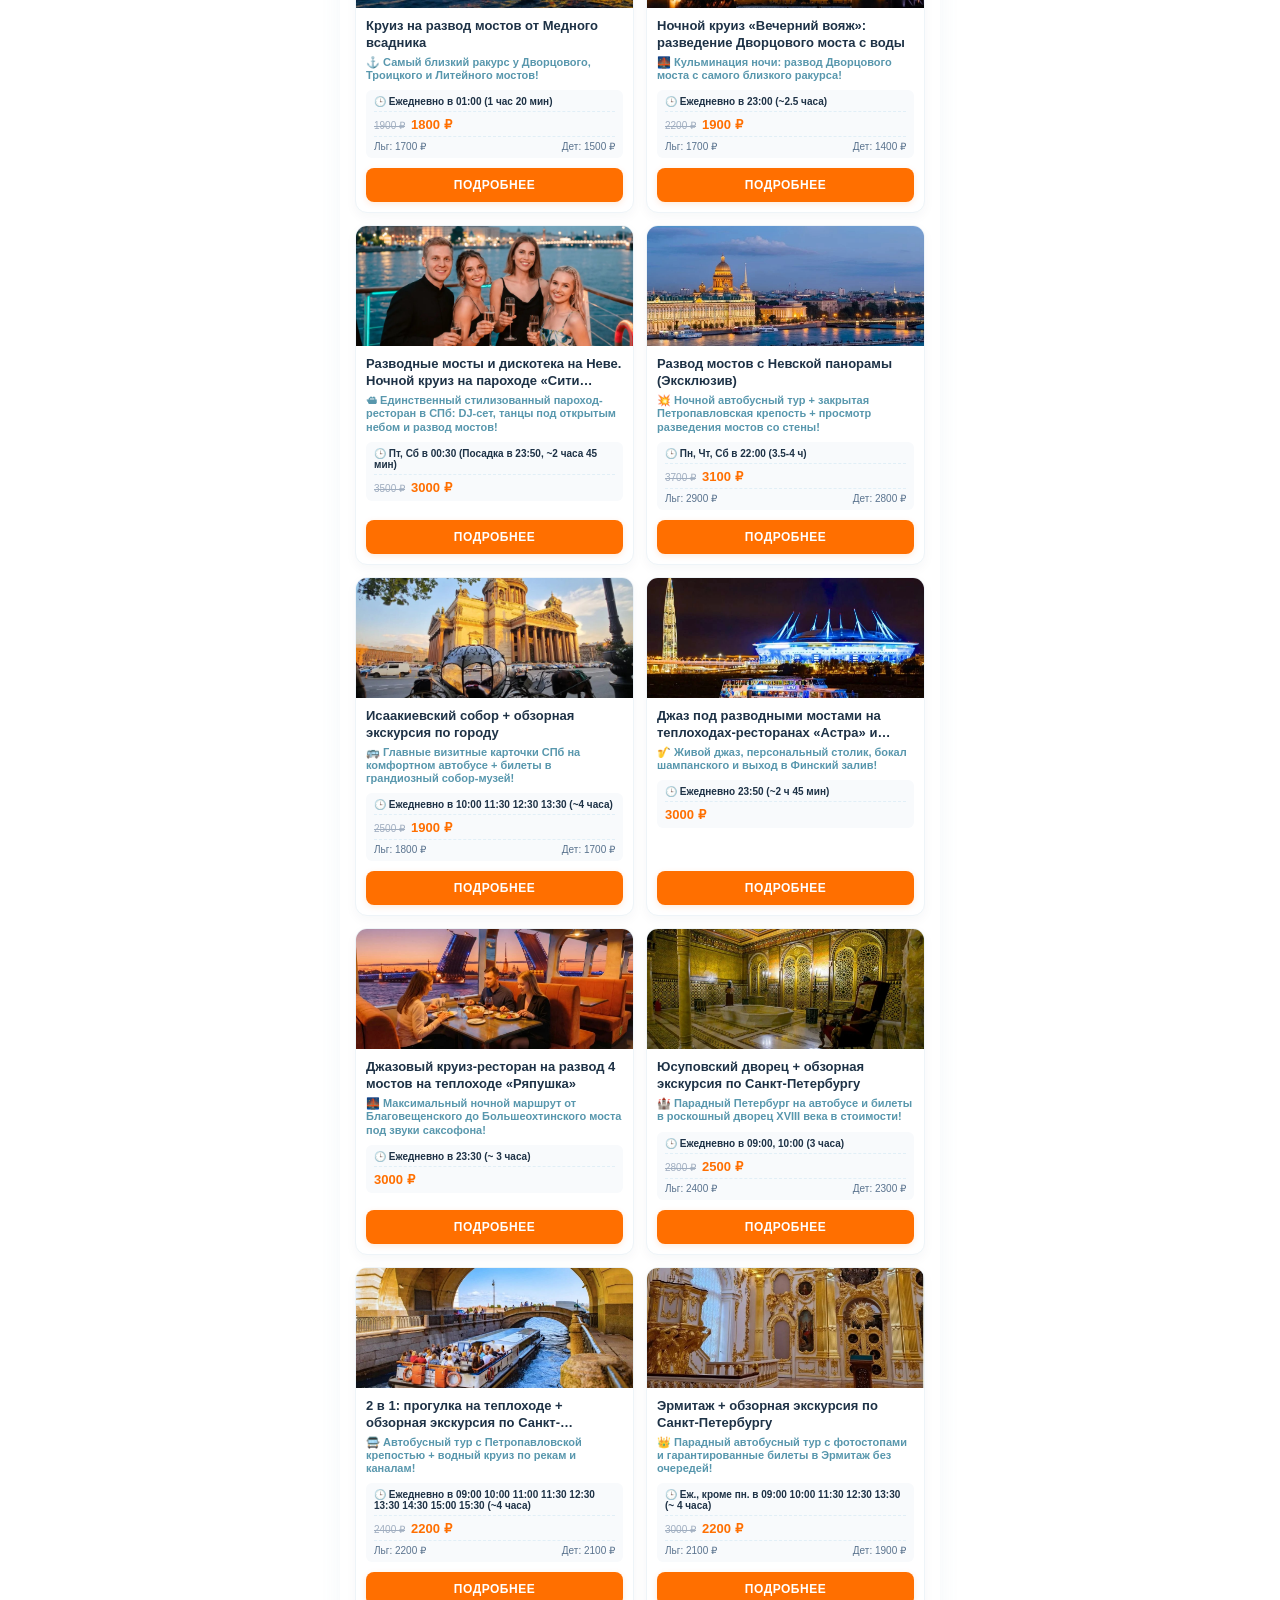
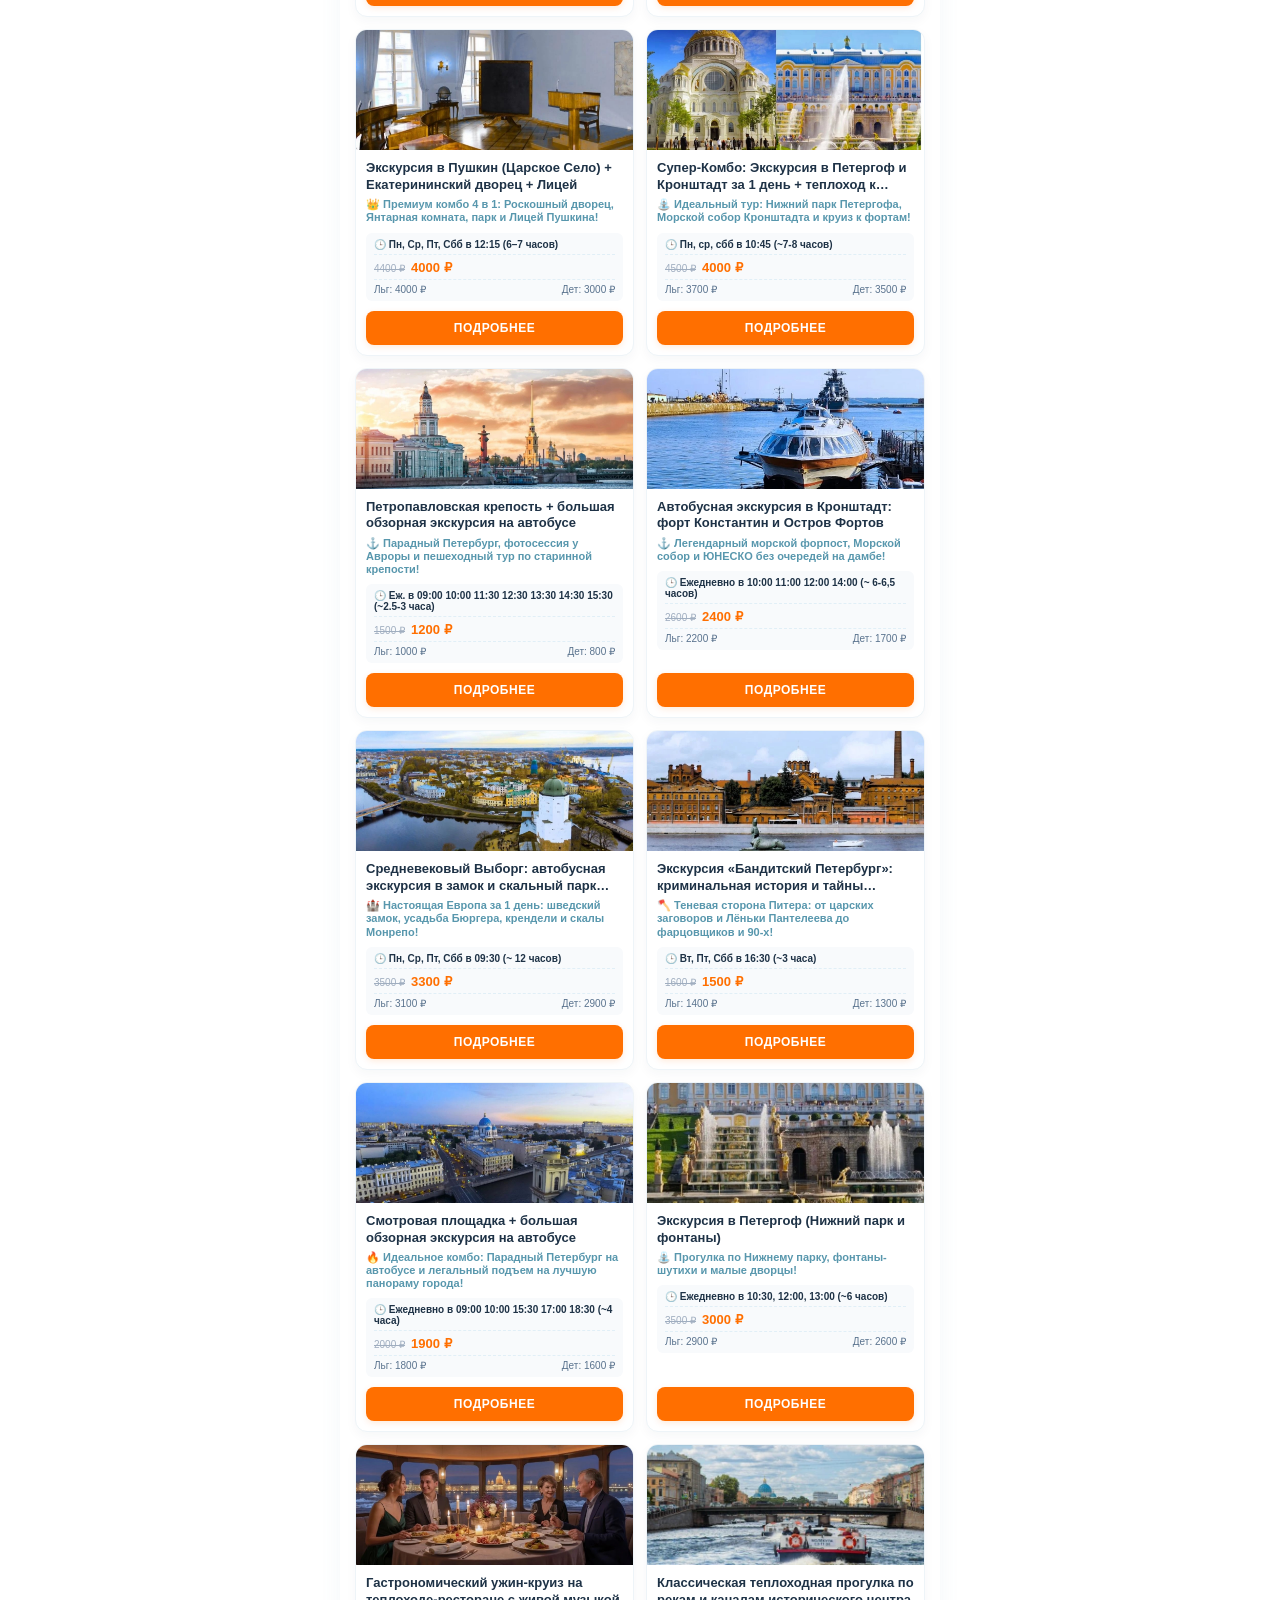
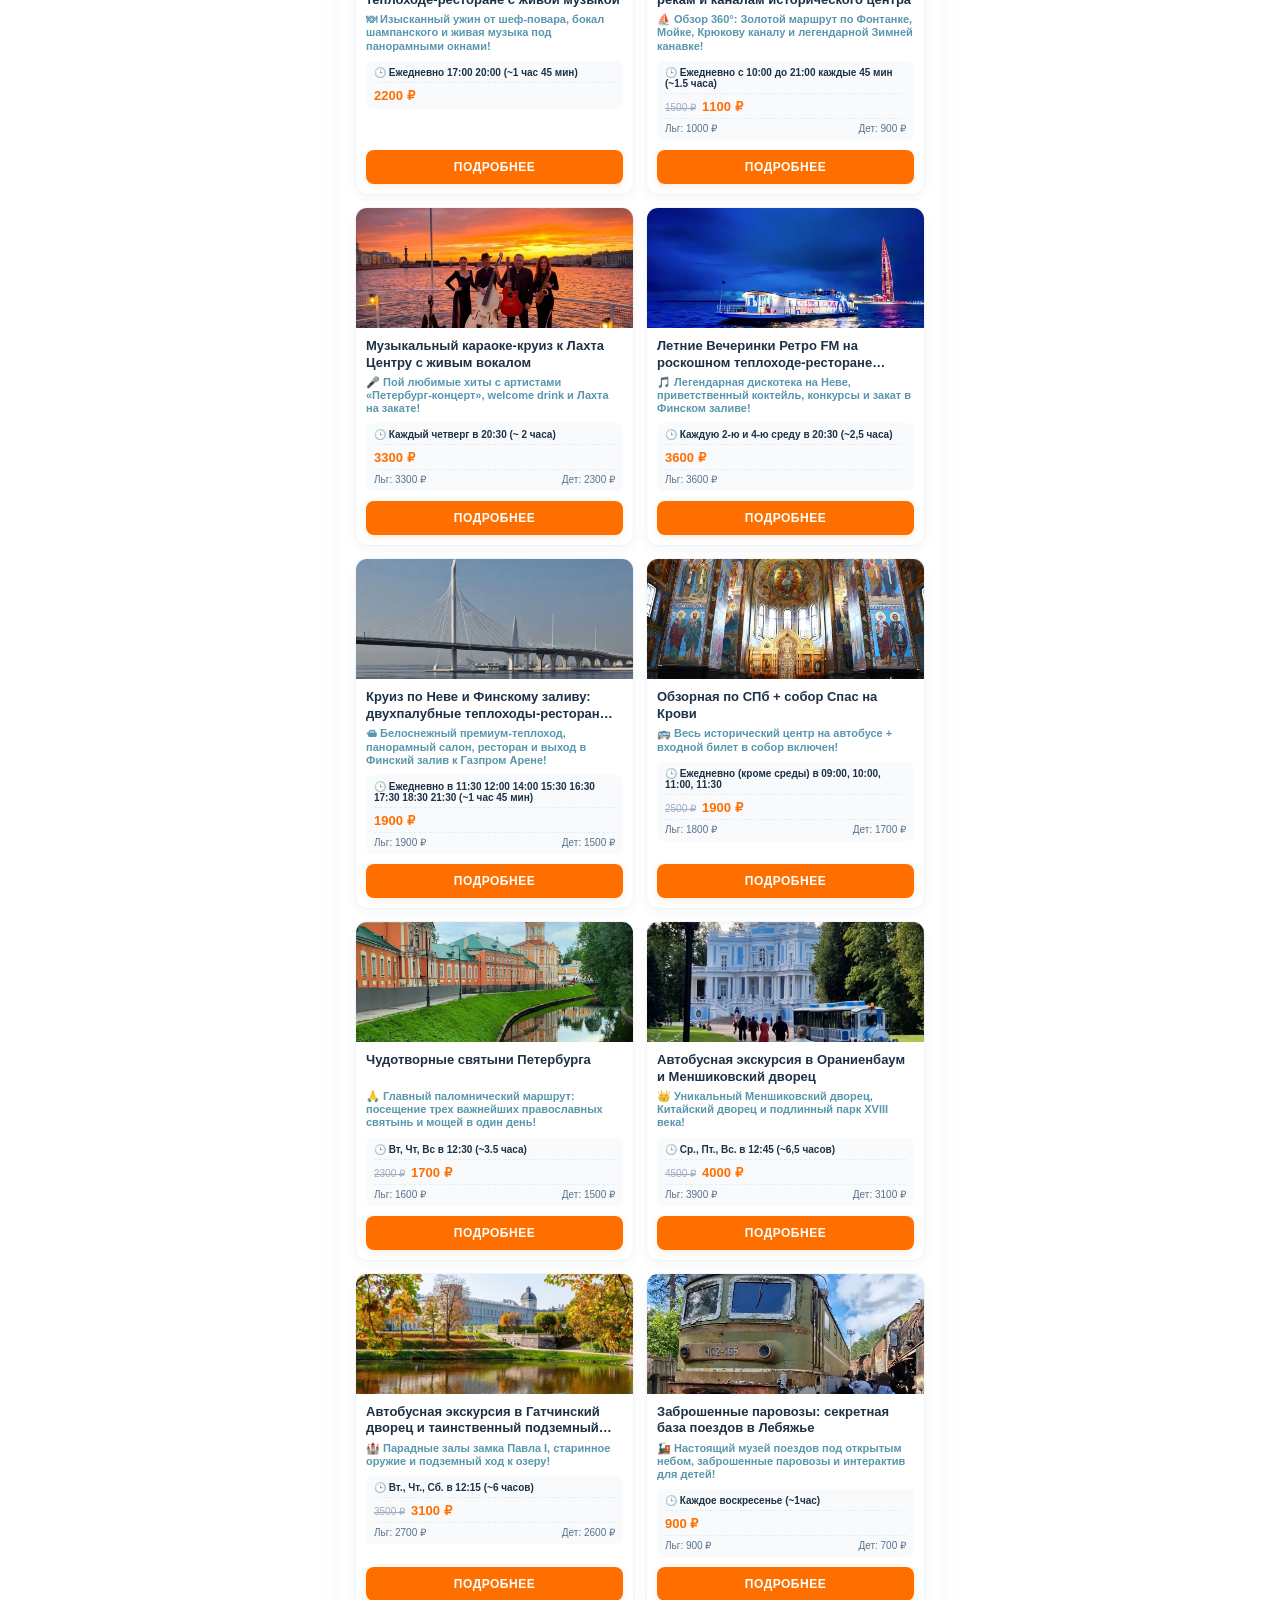
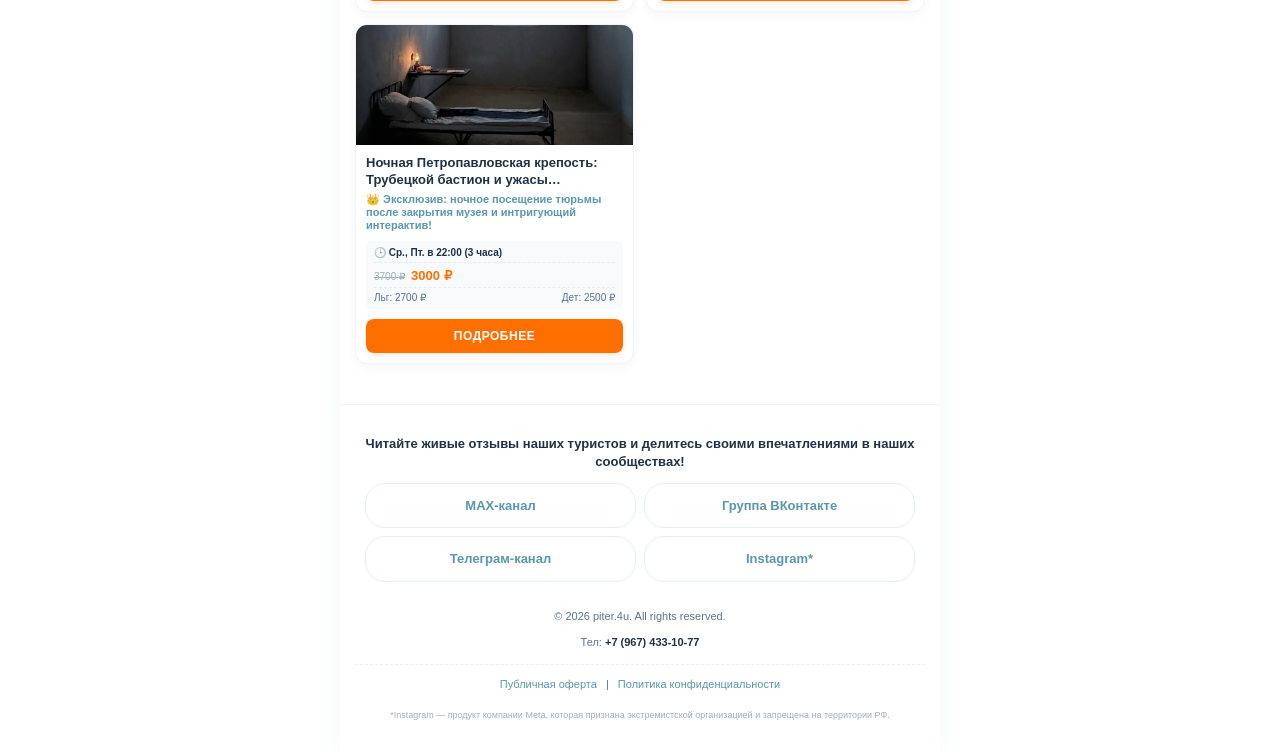
==== commit 7f4dbdee: "Update index.html" ====
--- a/index.html
+++ b/index.html
@@ -17,7 +17,8 @@
     <header class="sticky-header">
         <div class="header-top-row">
             <div style="display: flex; align-items: center; gap: 8px;">
-                <img src="images/logo.jpg" alt="Piter.4u" class="site-logo-circle">
+                <img src="images/logo.jpg" alt="Piter.4u" class="site-logo-circle" style="width: 32px; height: 32px; border-radius: 50%; object-fit: cover; border: 1px solid #e1eff7; flex-shrink: 0;">
+
                 <h1>Каталог экскурсий</h1>
             </div>
             <button class="burger-menu-btn" onclick="toggleMenu()">☰</button>
--- a/style.css
+++ b/style.css
@@ -47,6 +47,14 @@
 
 /* Правило, убирающее стрелочку у прямых ссылок в меню (каталог катеров) */
 .accordion-header.link-only::after { content: none !important; }
+.site-logo-circle {
+    width: 32px;
+    height: 32px;
+    border-radius: 50%;
+    object-fit: cover;
+    border: 1px solid #e1eff7;
+    flex-shrink: 0;
+}
 
 .accordion-content{max-height:0;overflow:hidden;transition:all 0.3s ease;padding:0 16px;font-size:13px;color:#4a5568;line-height:1.5;} 
 .accordion-item.active .accordion-content{max-height:2000px;padding:14px 16px;border-top:1px solid #eef4f8;} 
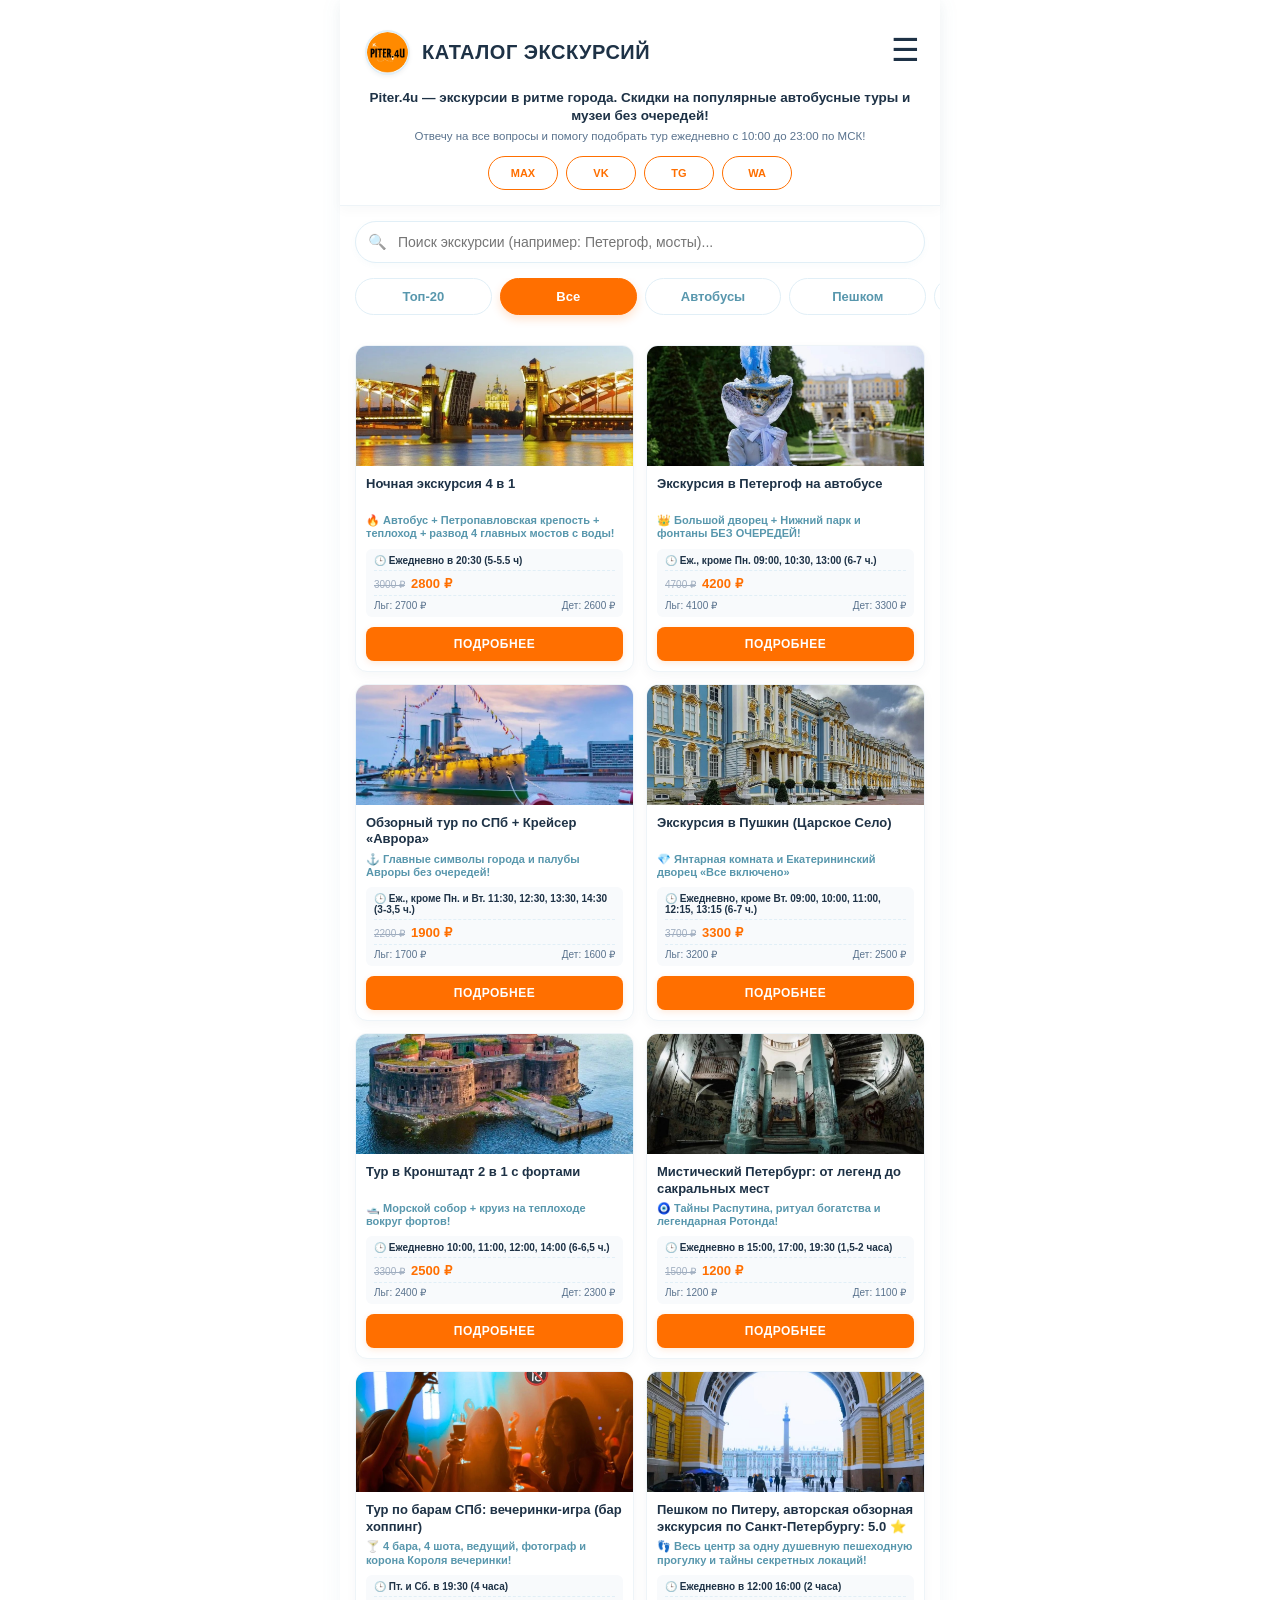
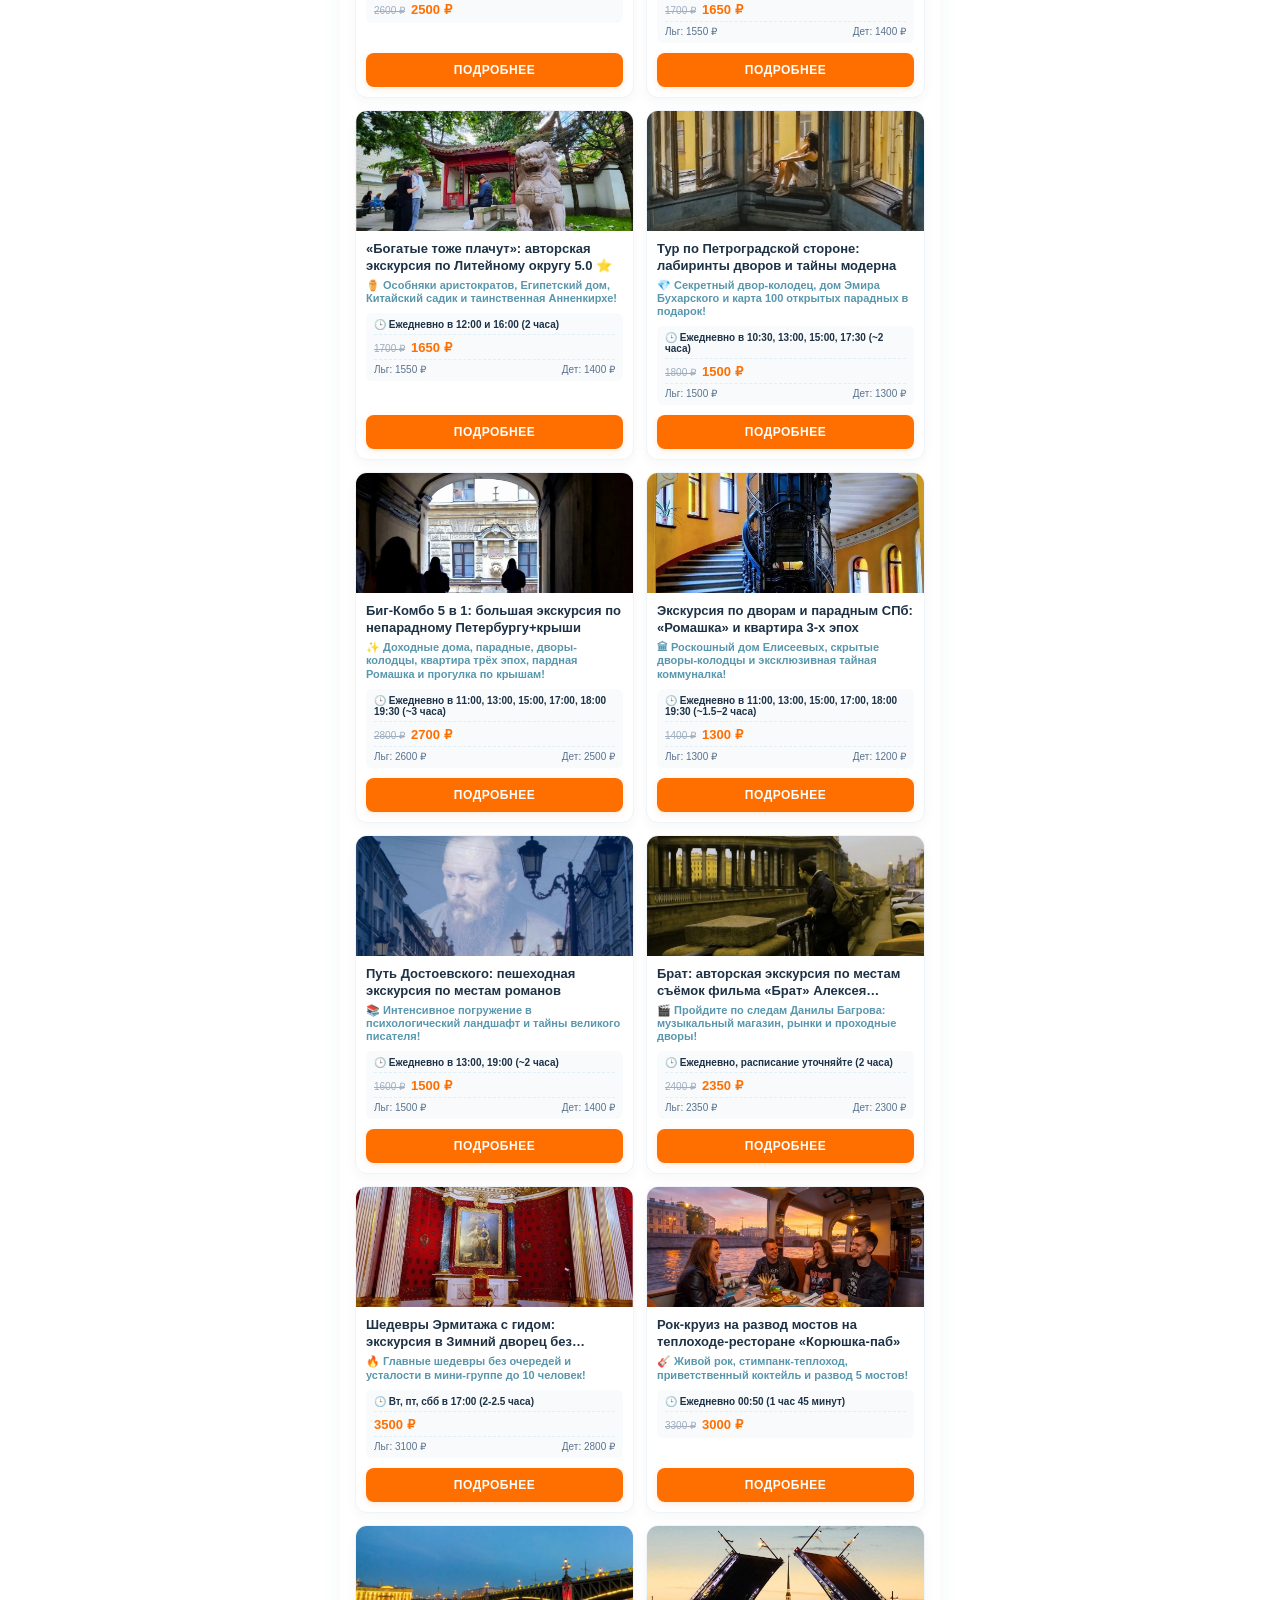
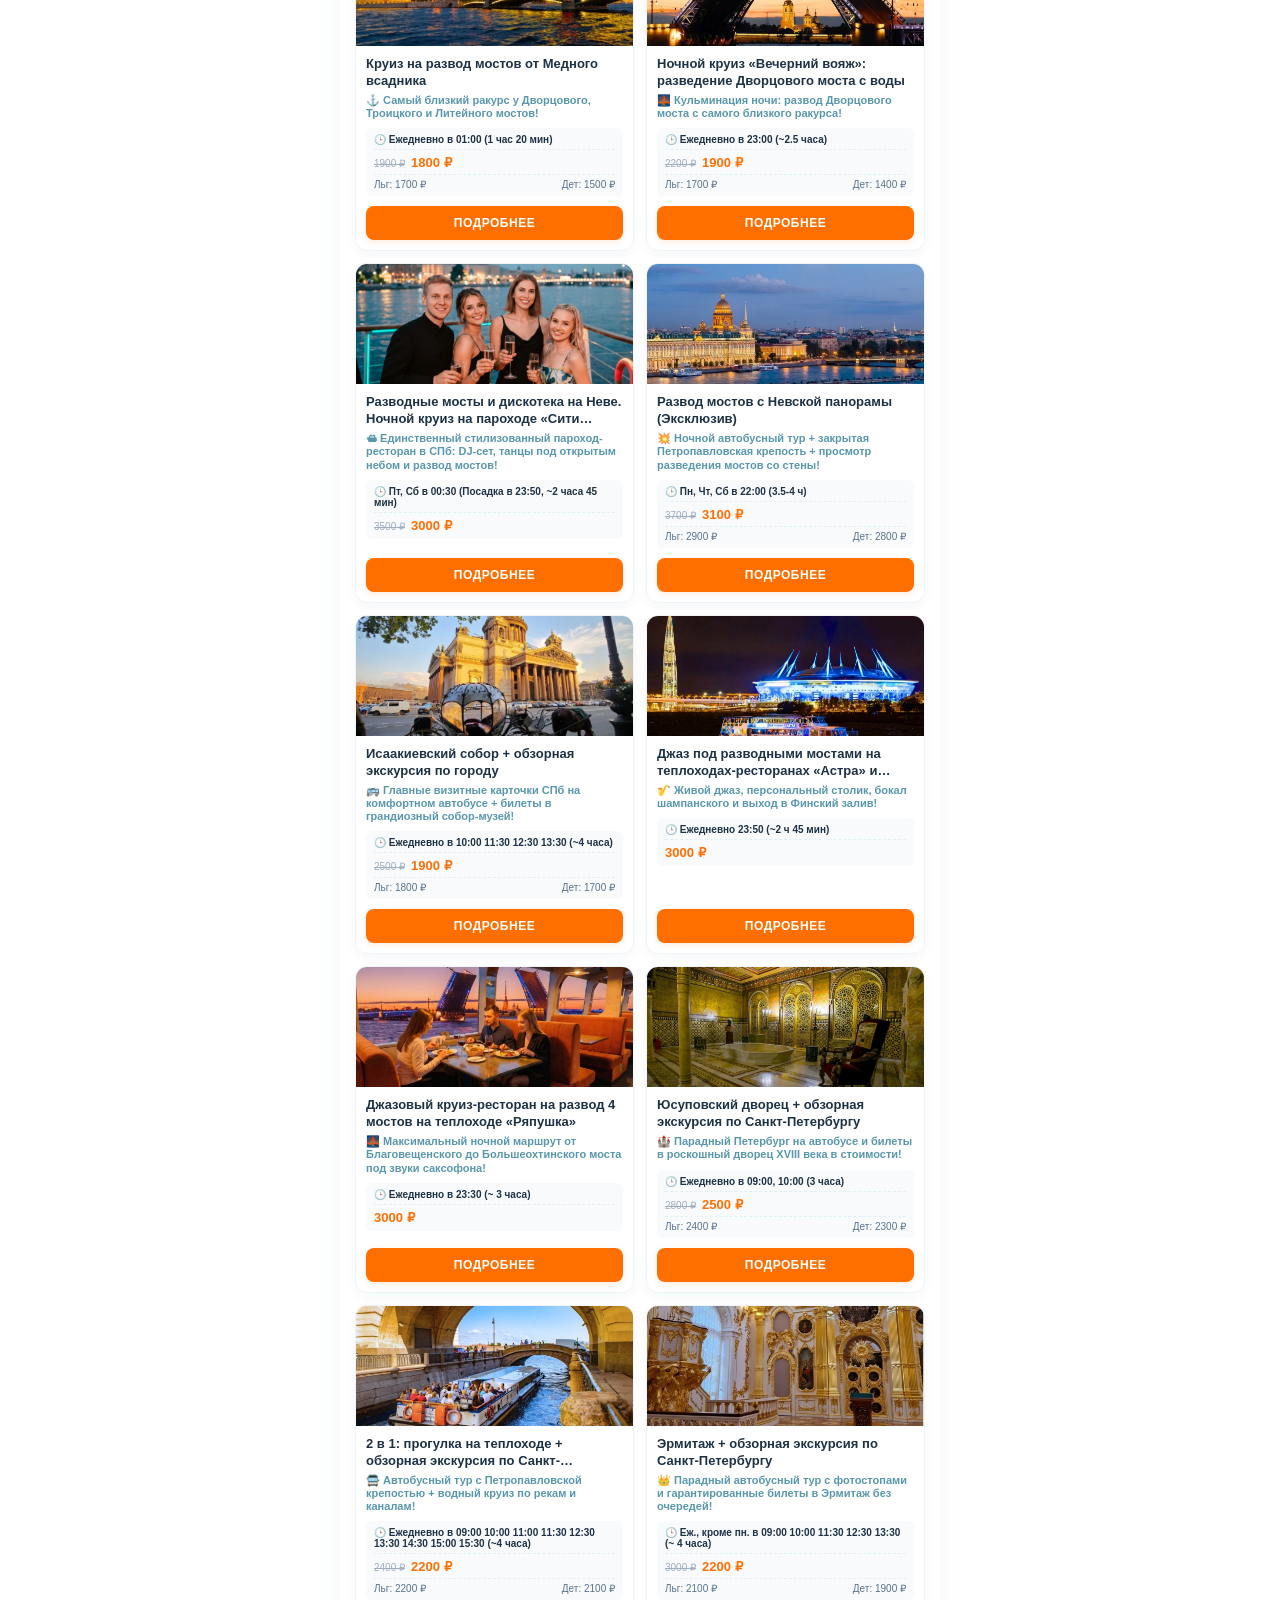
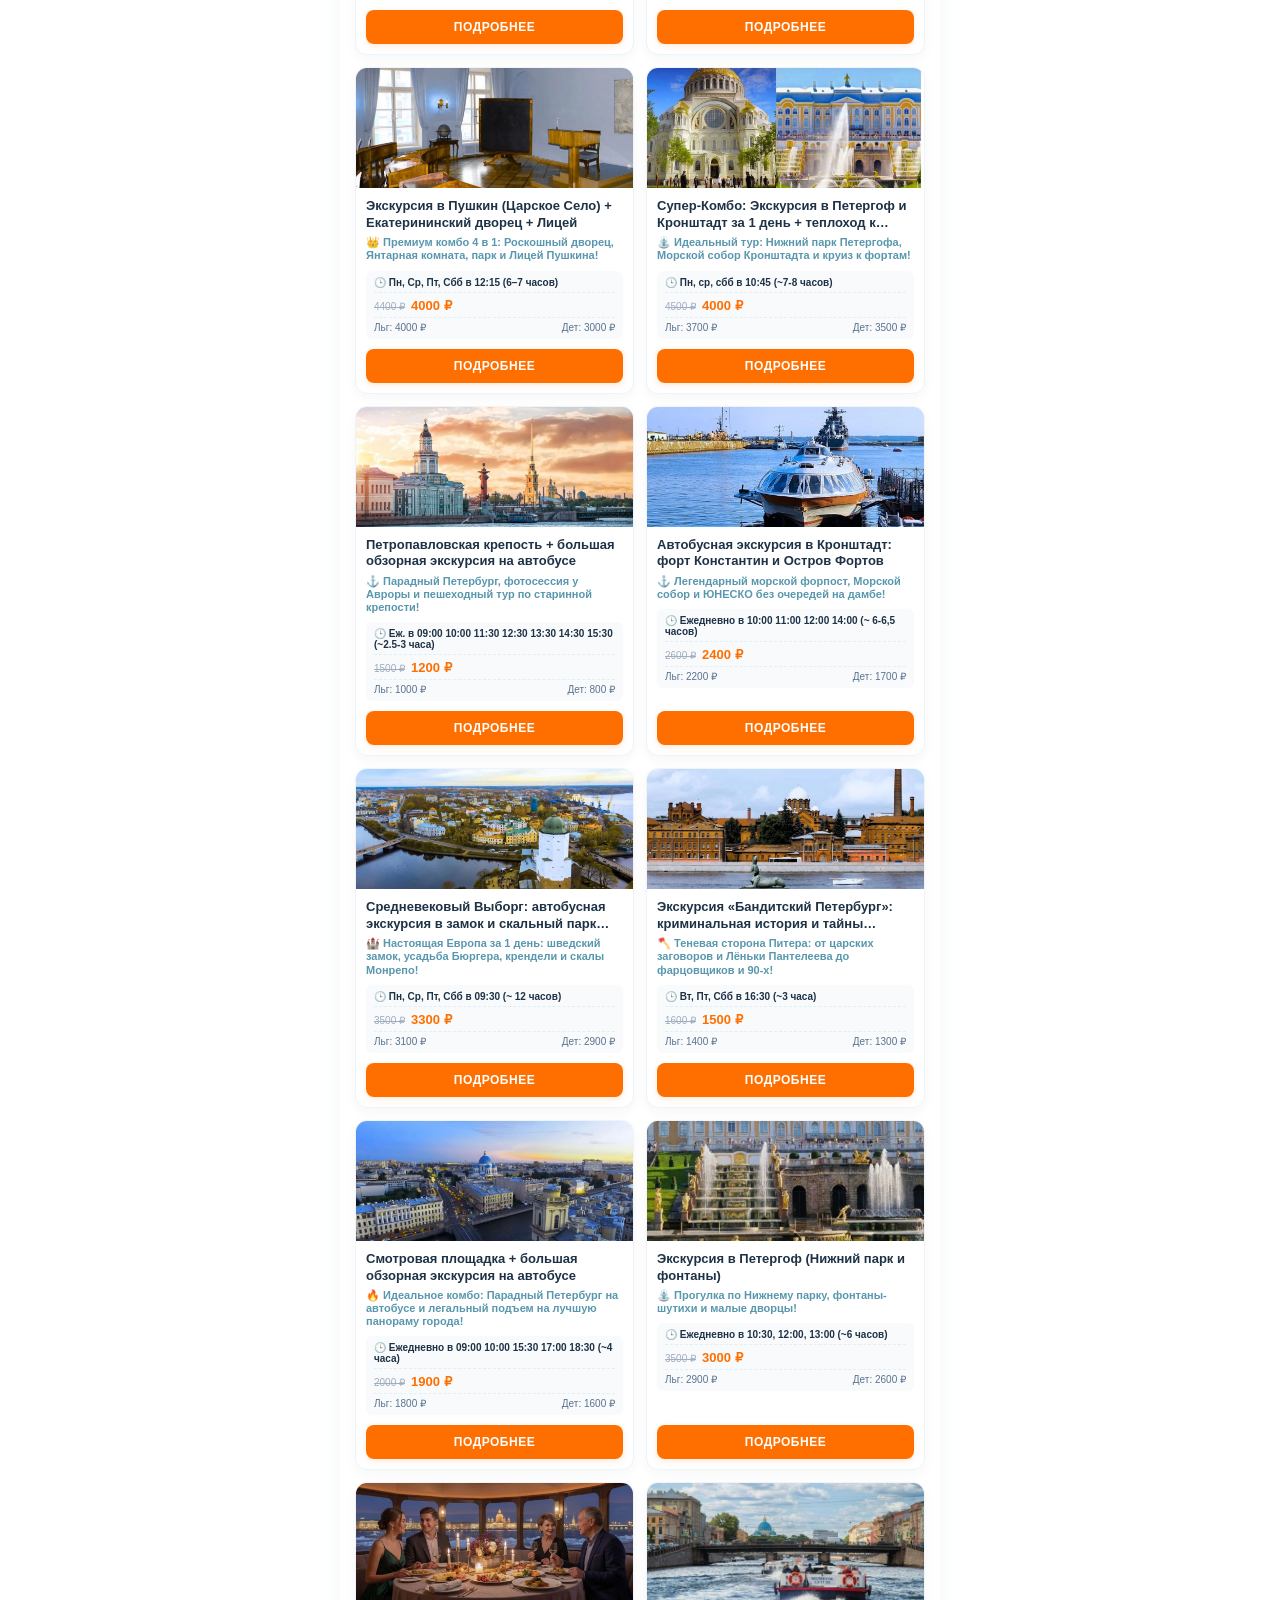
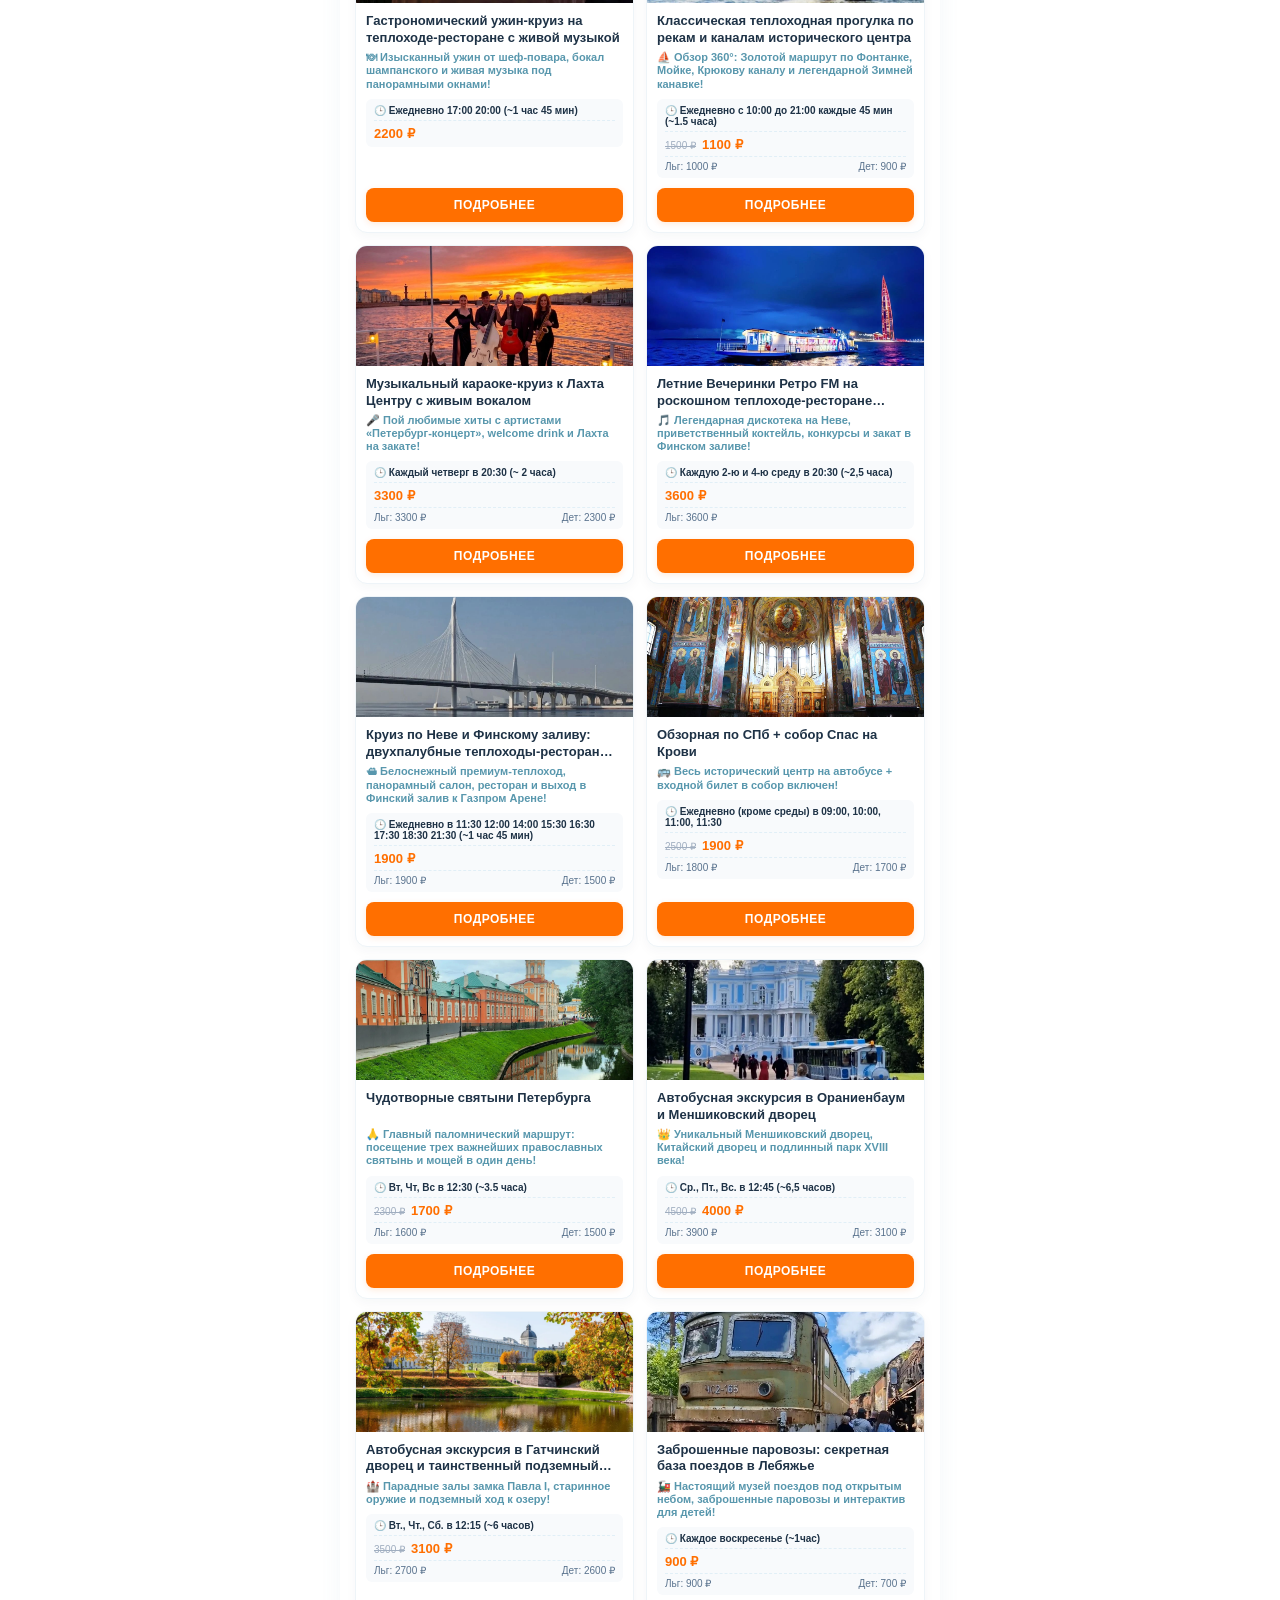
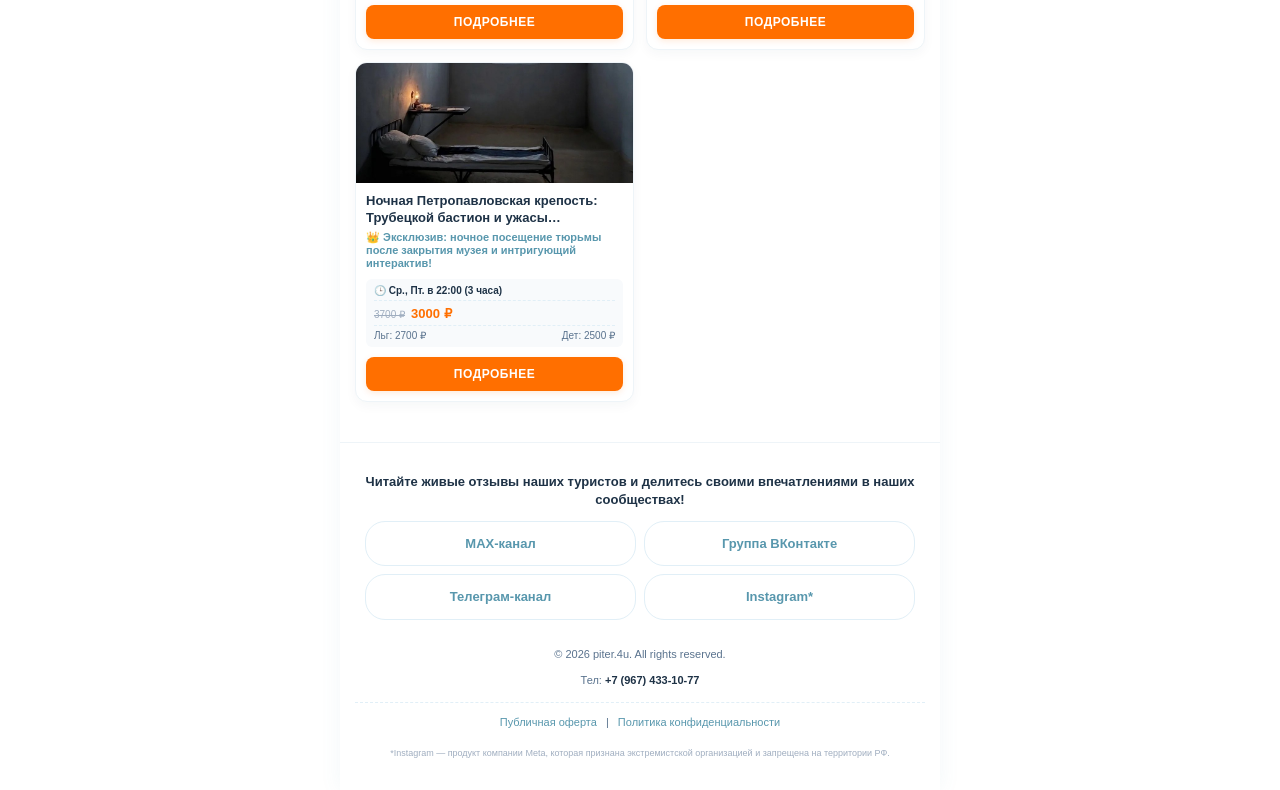
==== commit d706867a: "Update index.html" ====
--- a/index.html
+++ b/index.html
@@ -15,14 +15,14 @@
 </head>
 <body>
     <header class="sticky-header">
-        <div class="header-top-row">
-            <div style="display: flex; align-items: center; gap: 8px;">
-                <img src="images/logo.jpg" alt="Piter.4u" class="site-logo-circle" style="width: 32px; height: 32px; border-radius: 50%; object-fit: cover; border: 1px solid #e1eff7; flex-shrink: 0;">
+        <div class="header-top-row" style="padding: 15px 10px 10px 10px; display: flex; align-items: center; justify-content: space-between;">
+            <div style="display: flex; align-items: center; gap: 12px;">
+                <img src="images/logo.jpg" alt="Piter.4u" style="width: 45px; height: 45px; border-radius: 50%; object-fit: cover; border: 2px solid #e1eff7; flex-shrink: 0; box-shadow: 0 2px 4px rgba(0,0,0,0.05);">
+                <h1 style="font-size: 20px; font-weight: 800; text-transform: uppercase; letter-spacing: 0.5px; color: #1e3246; margin: 0;">Каталог экскурсий</h1>
+            </div>
+            <button class="burger-menu-btn" onclick="toggleMenu()" style="margin: 0;">☰</button>
+        </div>
 
-                <h1>Каталог экскурсий</h1>
-            </div>
-            <button class="burger-menu-btn" onclick="toggleMenu()">☰</button>
-        </div>
 
         <div style="text-align: center; margin-bottom: 12px; padding: 0 5px;">
             <p style="font-size: 13.5px; font-weight: 700; color: #1e3246; margin-bottom: 4px; line-height: 1.3;">Piter.4u — экскурсии в ритме города. Скидки на популярные автобусные туры и музеи без очередей!</p>
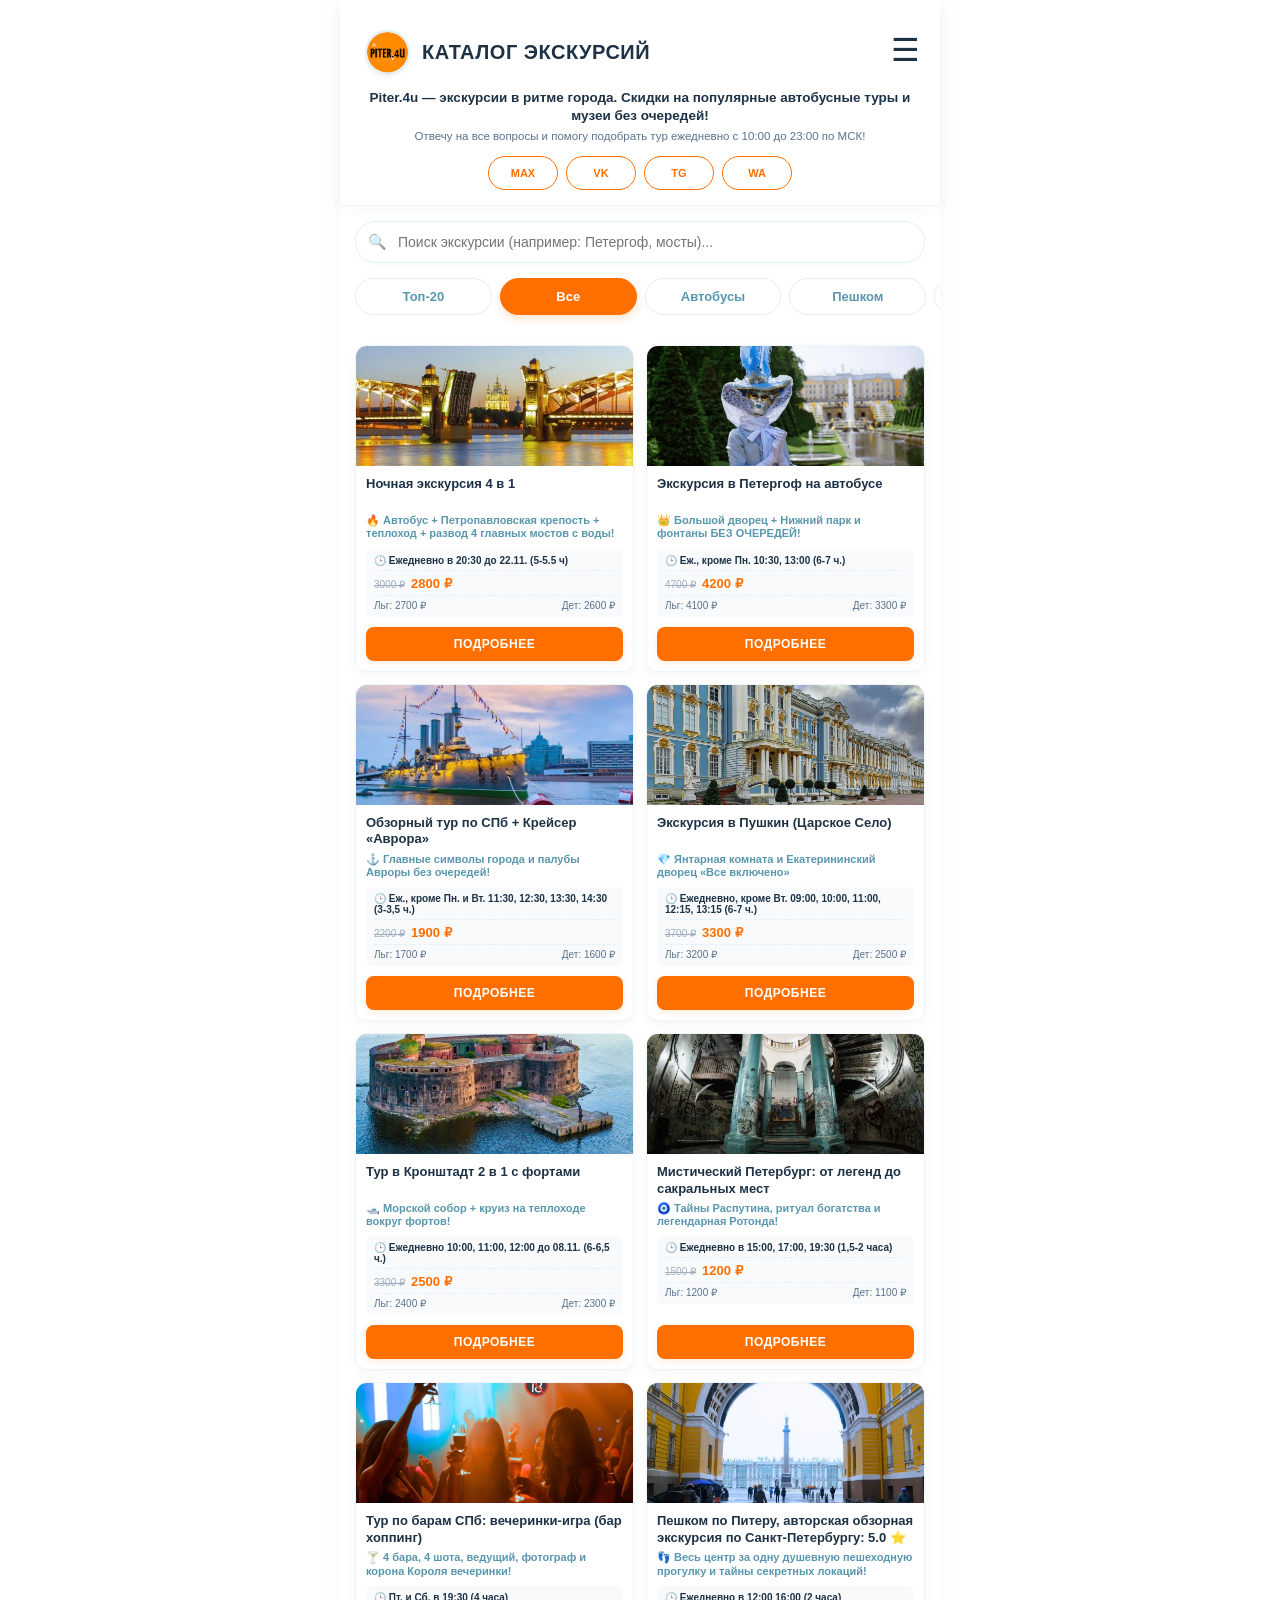
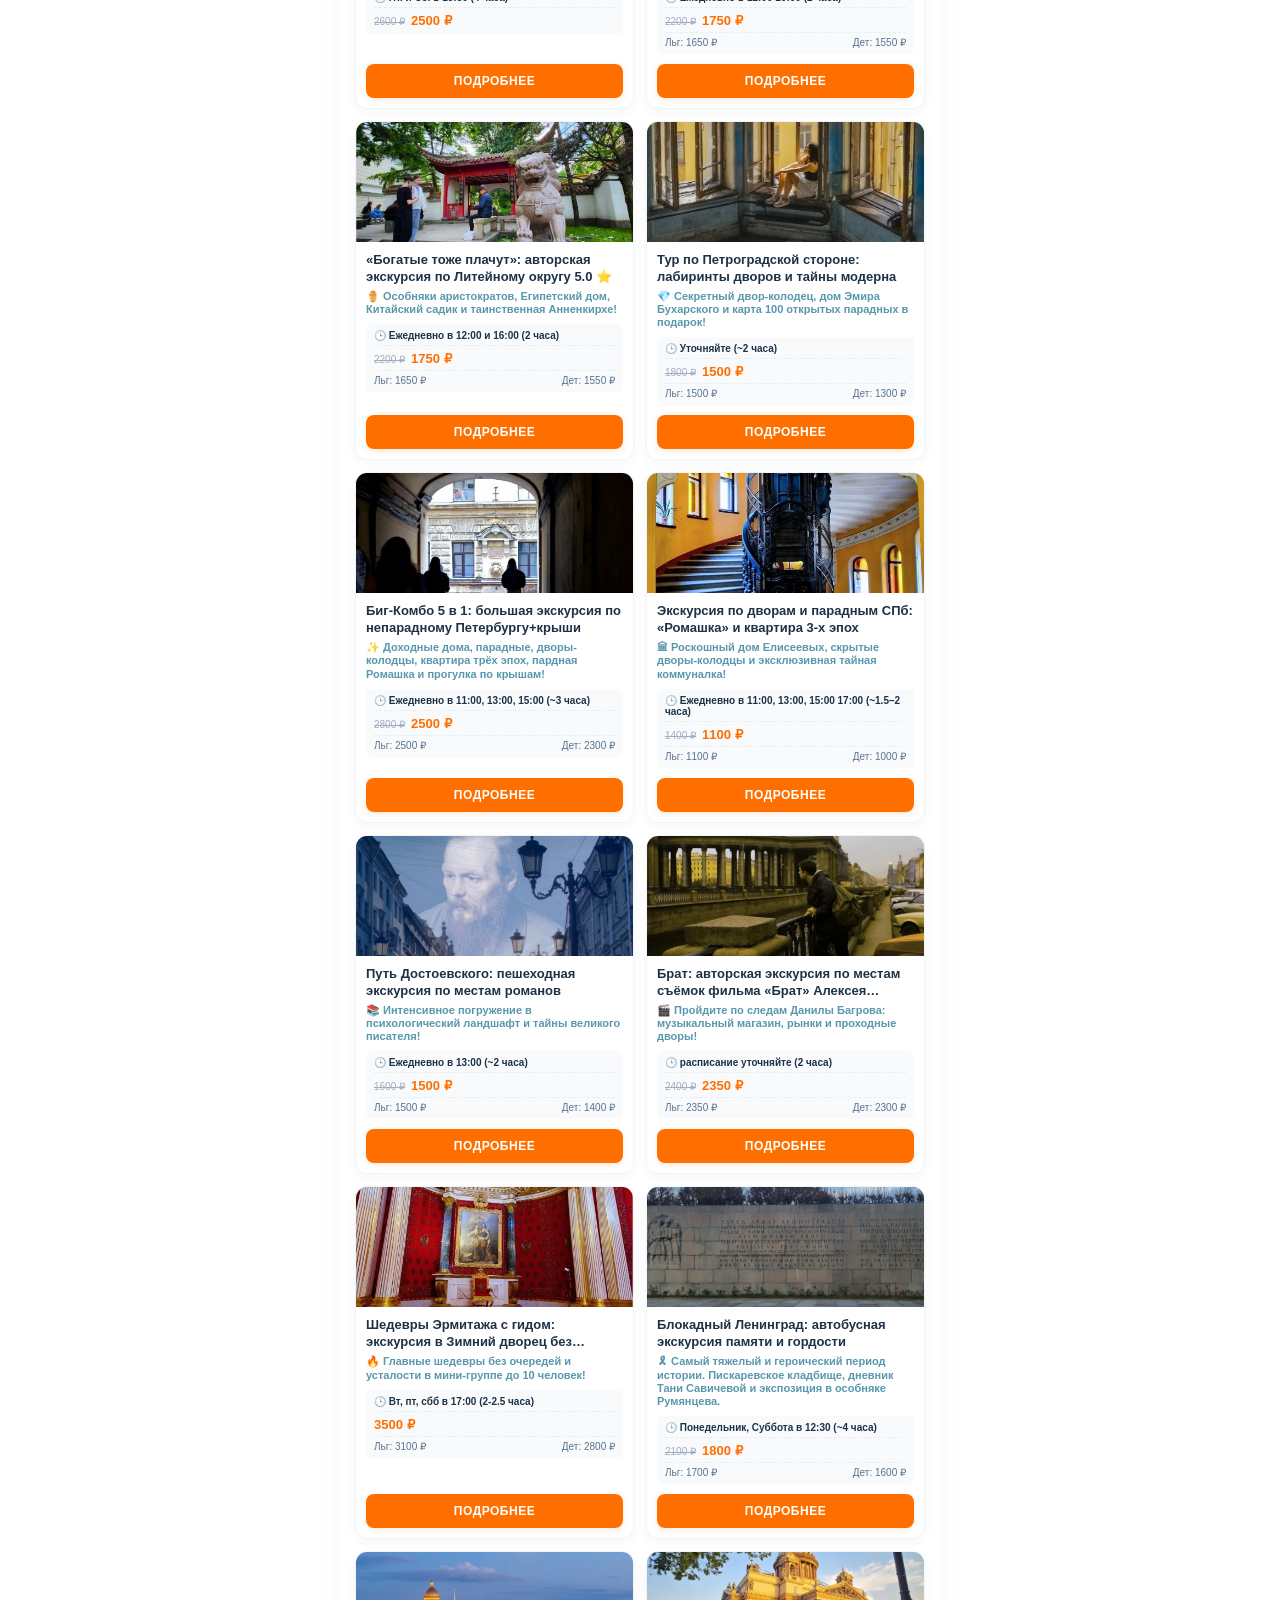
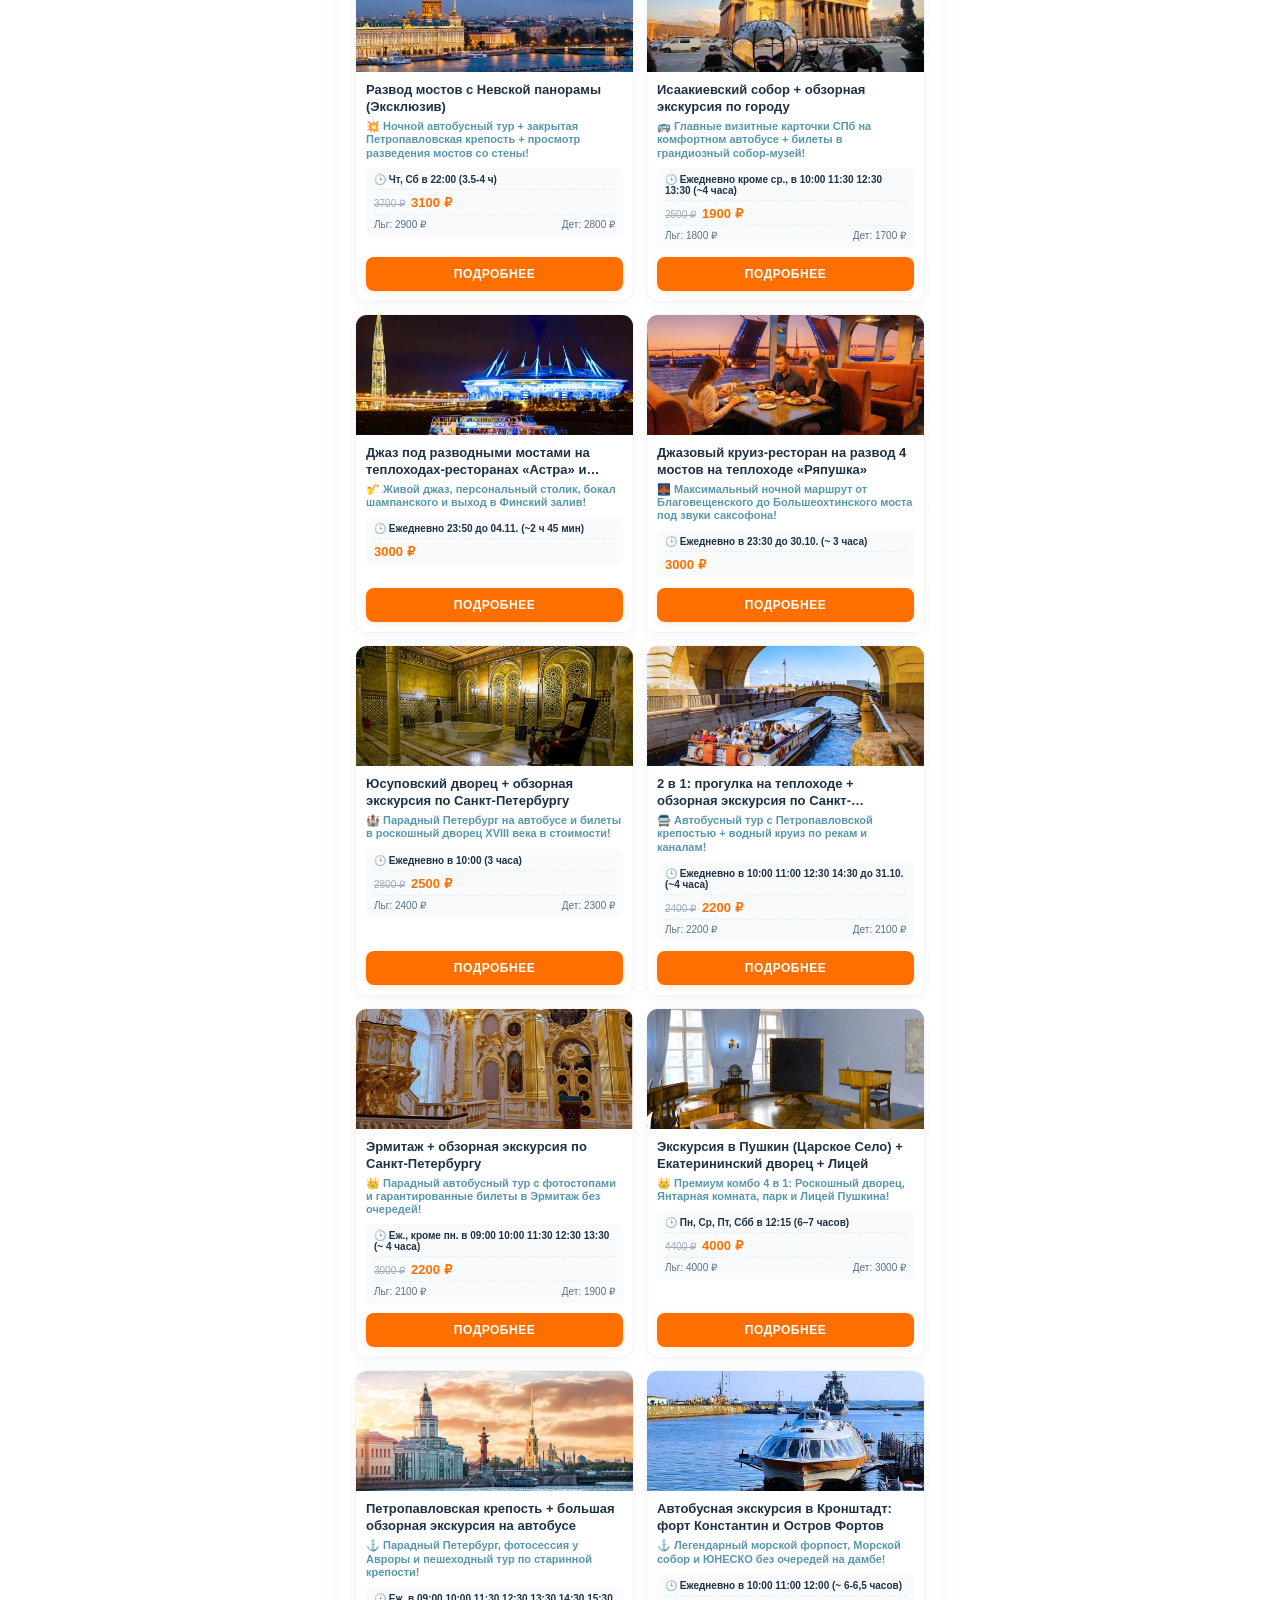
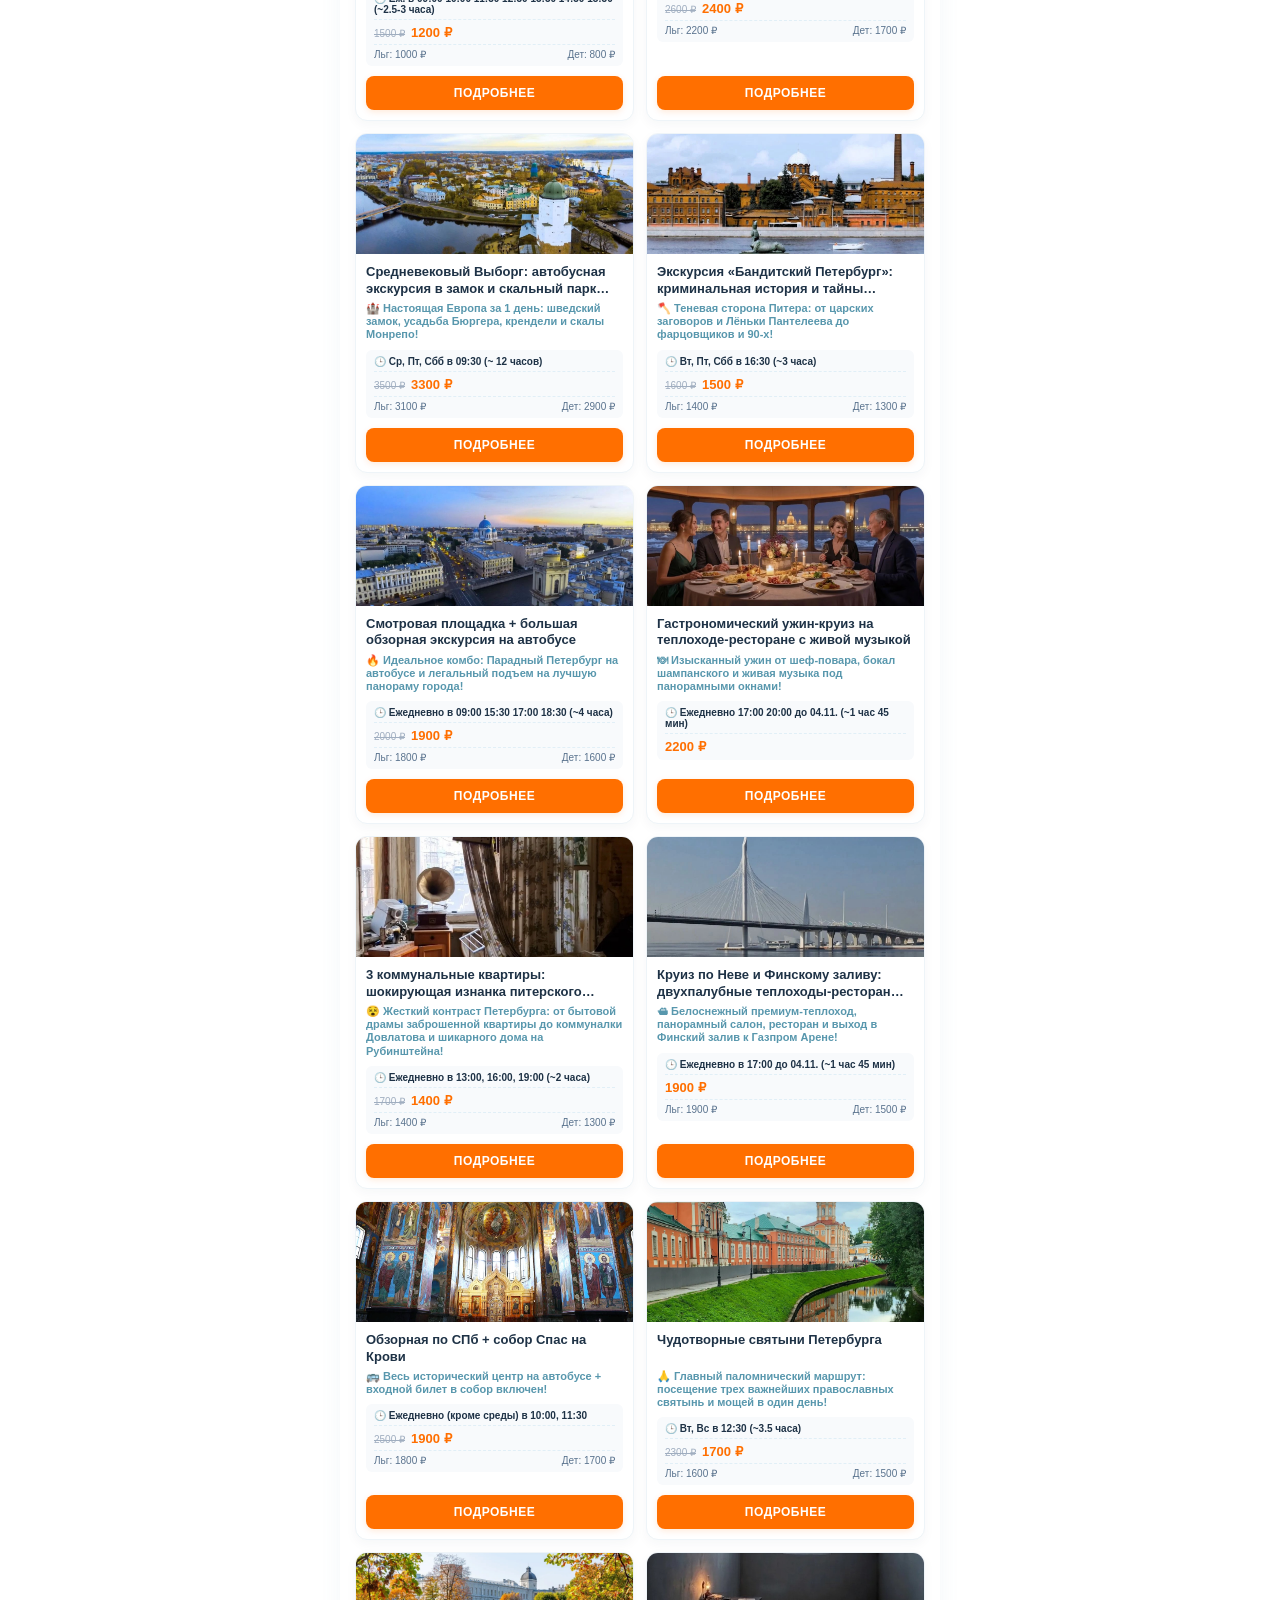
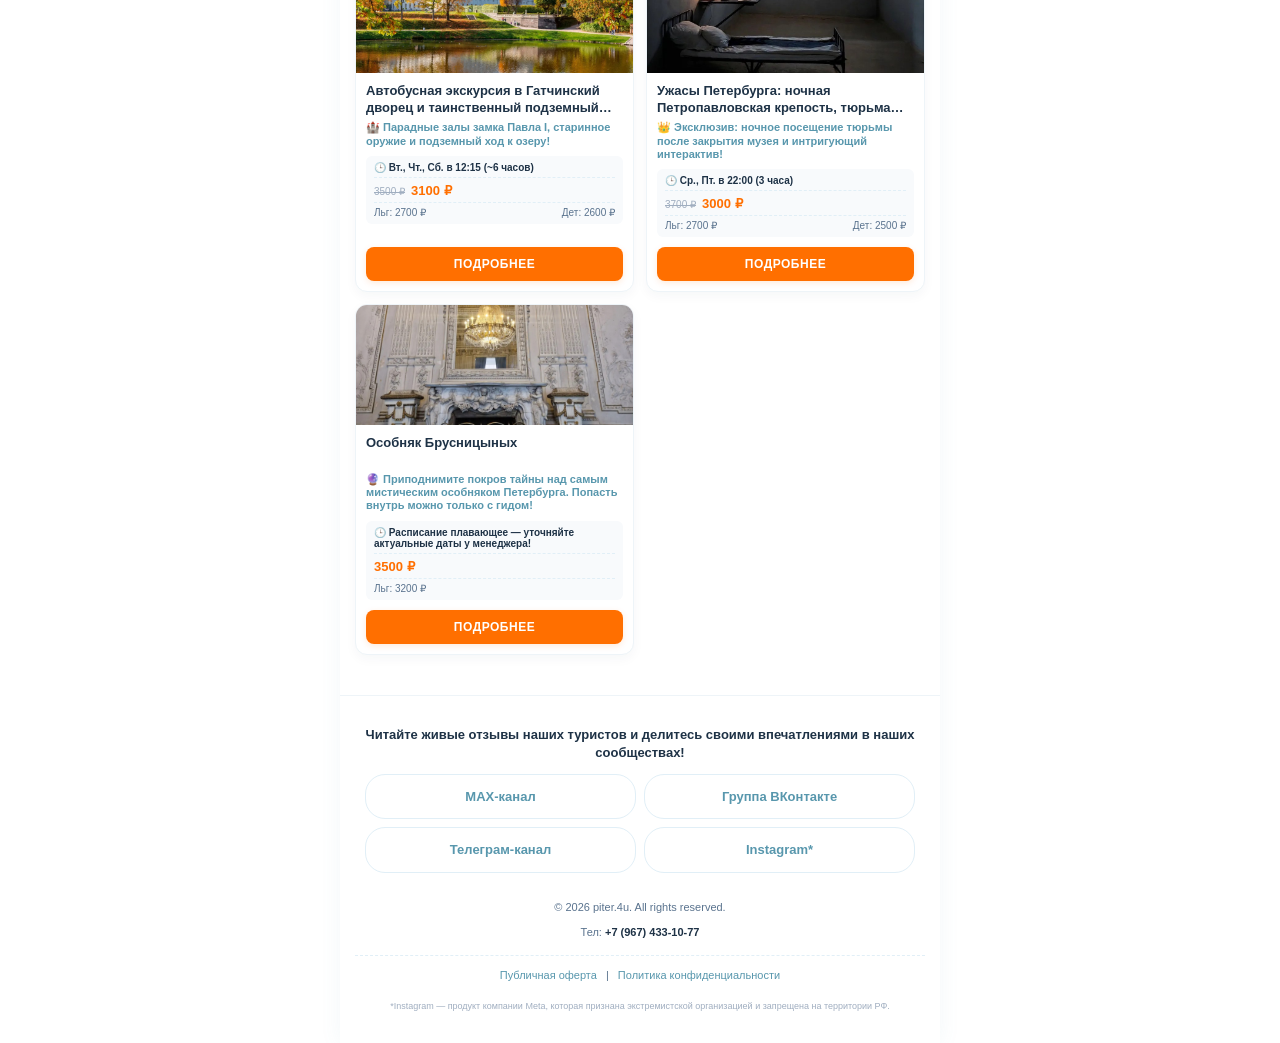
==== commit f461dab8: "Update index.html" ====
--- a/index.html
+++ b/index.html
@@ -136,7 +136,7 @@
             </div>
         </div>
         <p style="margin-bottom:6px;">&copy; 2026 piter.4u. All rights reserved.</p>
-        <p style="margin-bottom:12px;">Тел: <a href="tel:+79674331077" style="color:#1e3246;text-decoration:none;font-weight:bold;white-space:nowrap;">+7 (967) 433-10-77</a></p>
+        <p style="margin-bottom:12px;">Тел: <a href="tel:+79990237877" style="color:#1e3246;text-decoration:none;font-weight:bold;white-space:nowrap;">+7 (967) 433-10-77</a></p>
         <div style="font-size:11px;margin-top:10px;border-top:1px dashed #e1eff7;padding-top:10px;">
             <a href="https://docs.google.com/document/d/1cUJLYDLl0h10ShAJnuHyl-DpLxao0J3kcJwagcy6QfQ/edit?usp=sharing" target="_blank" style="color:#5897ad;text-decoration:none;margin:0 6px;">Публичная оферта</a> | 
             <a href="https://docs.google.com/document/d/1leG0uxu0nW4ce551PH9rDNvISZ493b7Q5ddZq92UPW8/edit?usp=sharing" target="_blank" style="color:#5897ad;text-decoration:none;margin:0 6px;">Политика конфиденциальности</a>
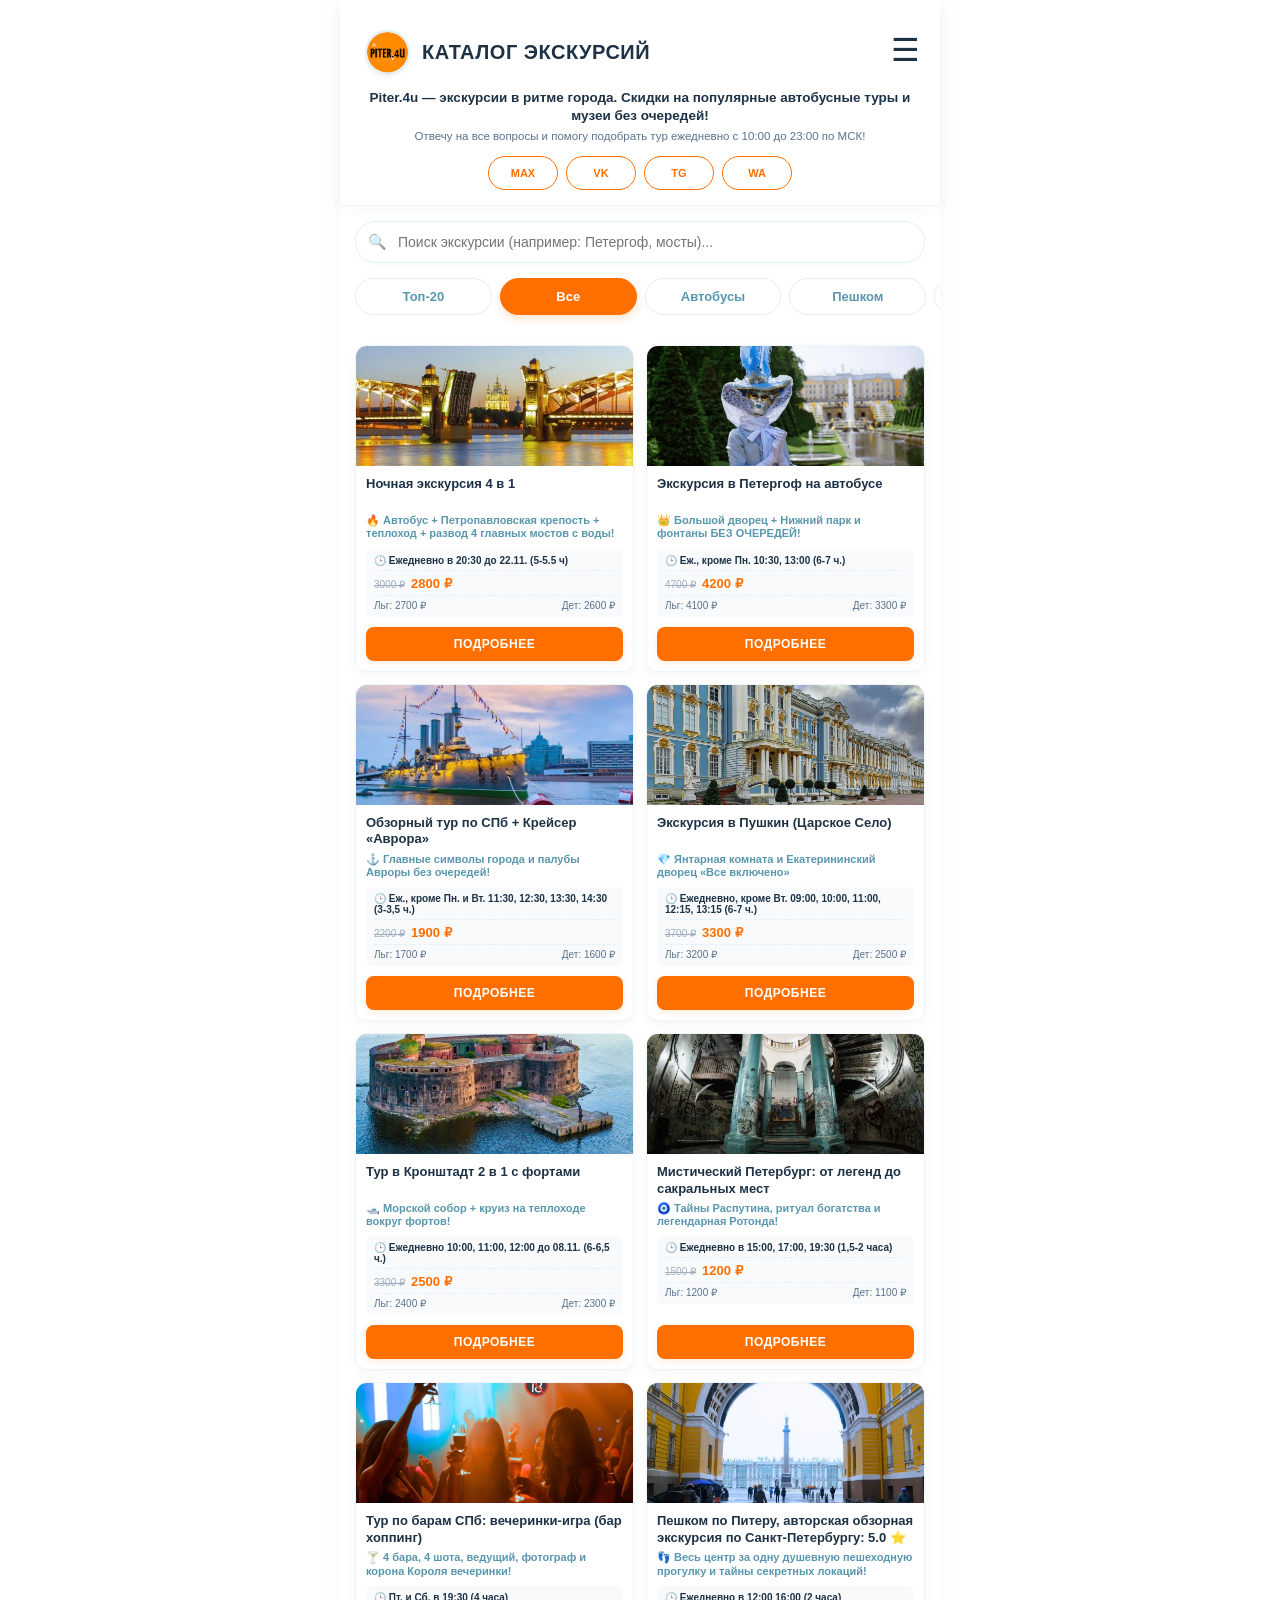
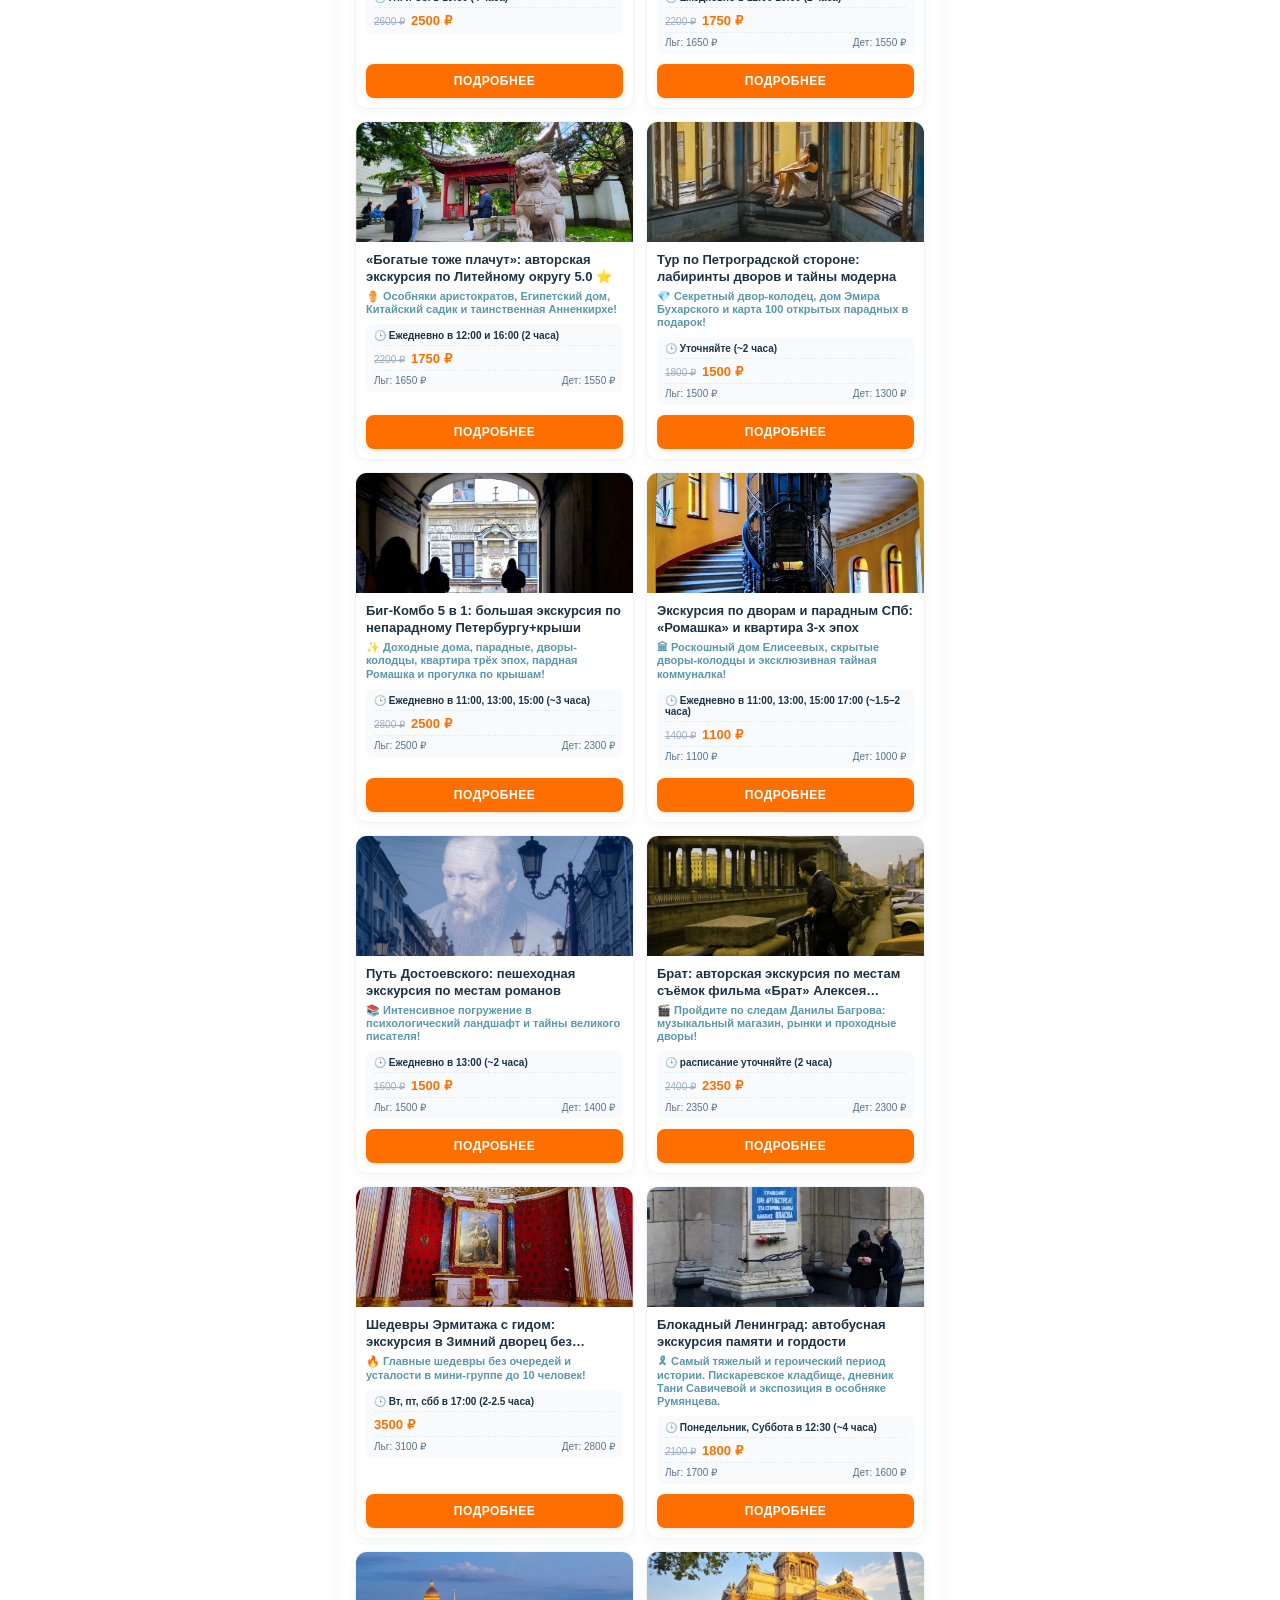
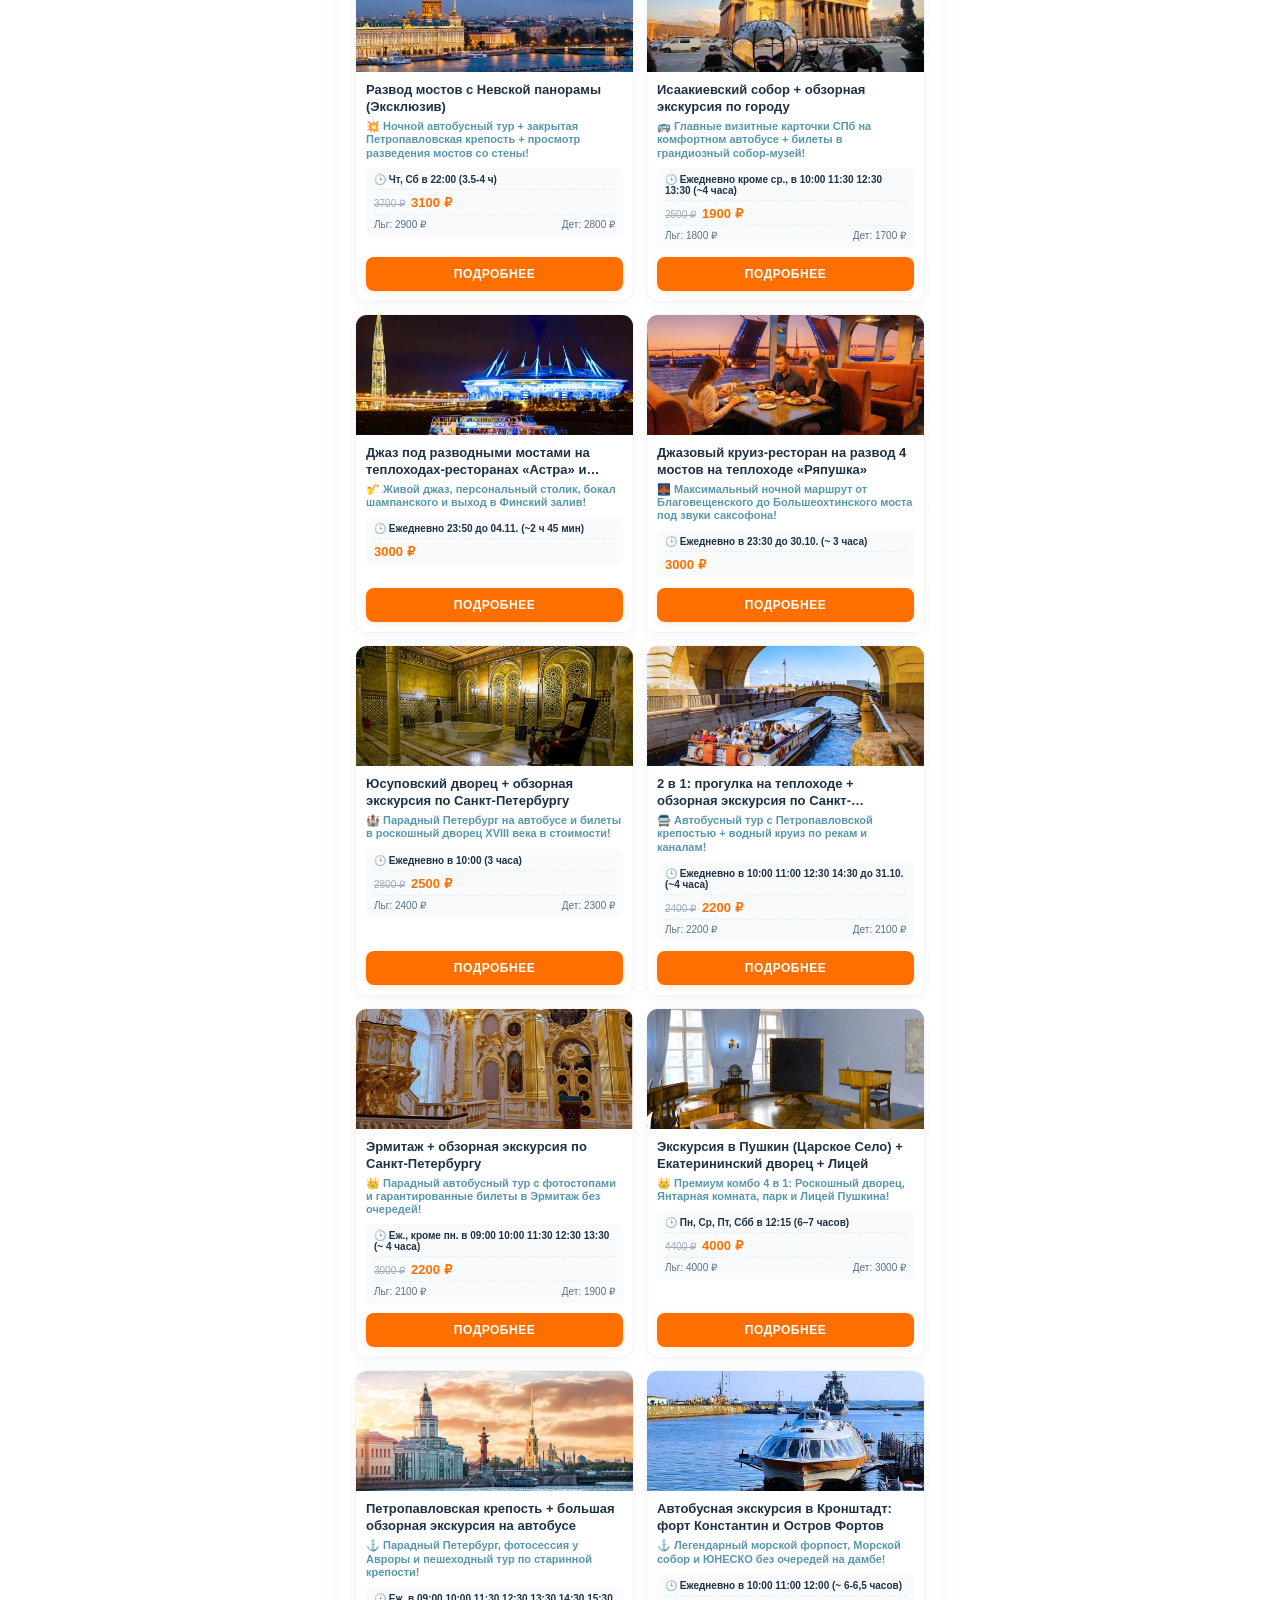
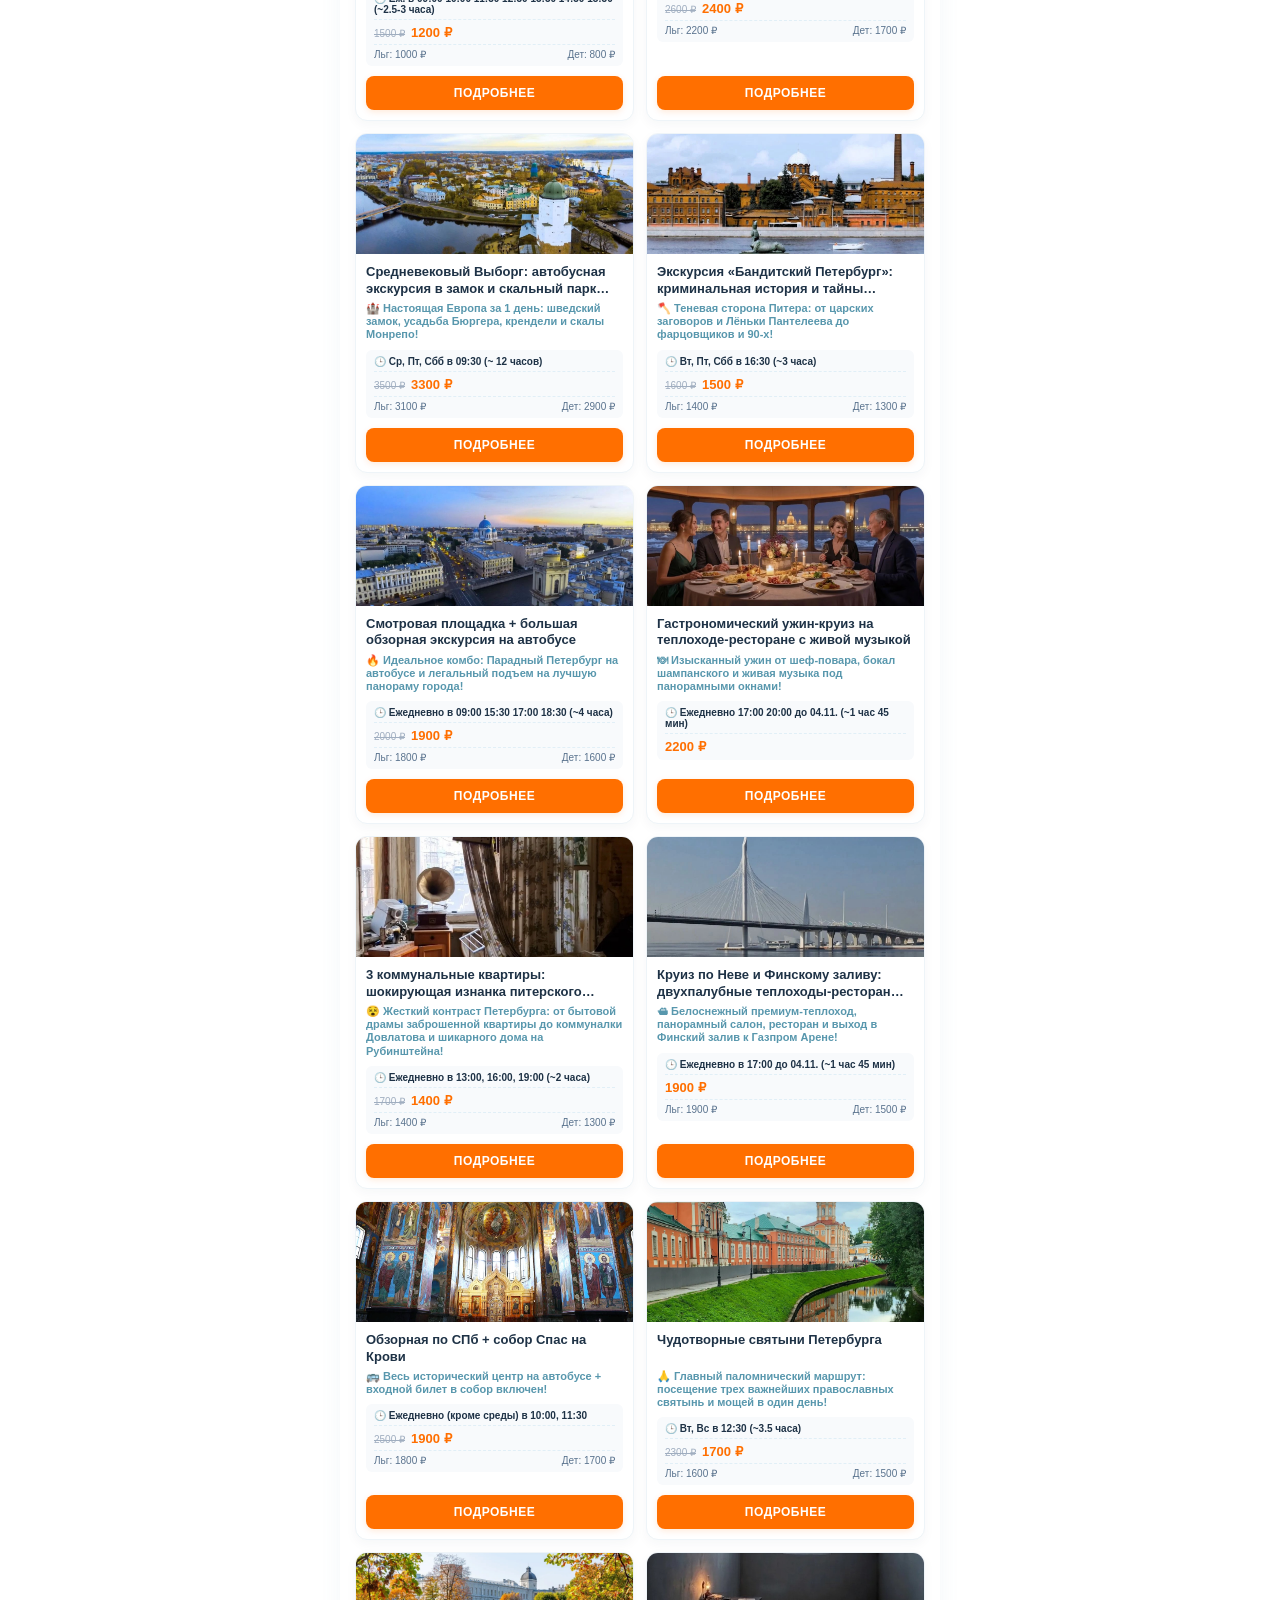
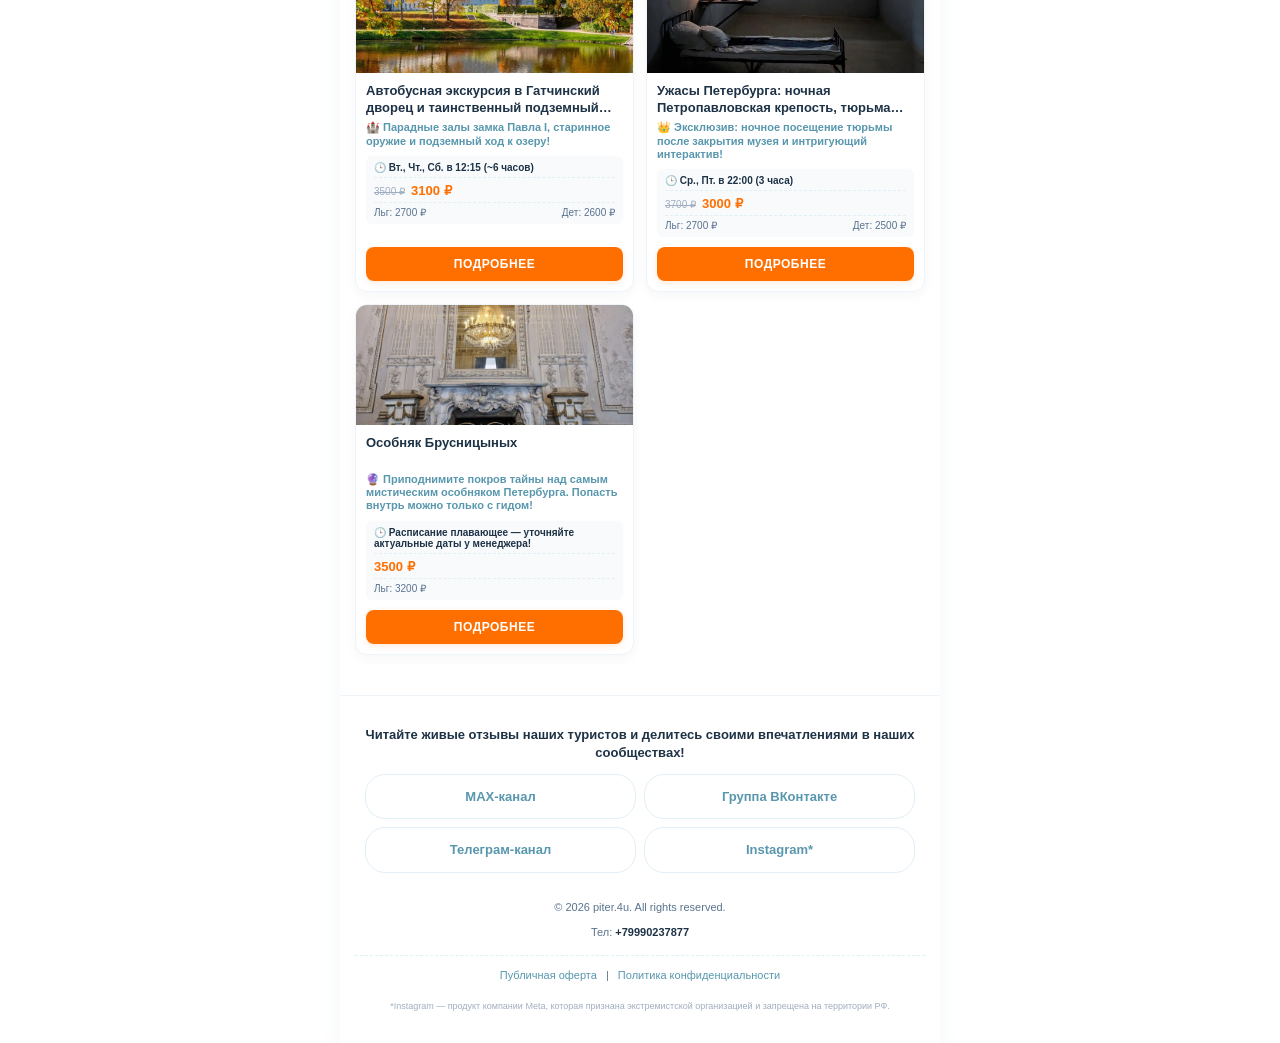
==== commit b80831a3: "Update index.html" ====
--- a/index.html
+++ b/index.html
@@ -88,7 +88,7 @@
                     <p style="margin-bottom:4px;"><b>ОГРНИП:</b> 323547600171770</p>
                     <p style="margin-bottom:4px;"><b>Дата рег. ИП:</b> 23.10.2023</p>
                     <p style="margin-bottom:8px;font-size:12px;color:#25d366;font-weight:600;">🧾 После оплаты выдаем электронные чеки.</p>
-                    <p><b>Тел для связи:</b> +7 (967) 433-10-77</p>
+                    <p><b>Тел для связи:</b>+79990237877</p>
                 </div>
             </div>
             <div class="accordion-item">
@@ -136,7 +136,7 @@
             </div>
         </div>
         <p style="margin-bottom:6px;">&copy; 2026 piter.4u. All rights reserved.</p>
-        <p style="margin-bottom:12px;">Тел: <a href="tel:+79990237877" style="color:#1e3246;text-decoration:none;font-weight:bold;white-space:nowrap;">+7 (967) 433-10-77</a></p>
+        <p style="margin-bottom:12px;">Тел: <a href="tel:+79990237877" style="color:#1e3246;text-decoration:none;font-weight:bold;white-space:nowrap;">+79990237877</a></p>
         <div style="font-size:11px;margin-top:10px;border-top:1px dashed #e1eff7;padding-top:10px;">
             <a href="https://docs.google.com/document/d/1cUJLYDLl0h10ShAJnuHyl-DpLxao0J3kcJwagcy6QfQ/edit?usp=sharing" target="_blank" style="color:#5897ad;text-decoration:none;margin:0 6px;">Публичная оферта</a> | 
             <a href="https://docs.google.com/document/d/1leG0uxu0nW4ce551PH9rDNvISZ493b7Q5ddZq92UPW8/edit?usp=sharing" target="_blank" style="color:#5897ad;text-decoration:none;margin:0 6px;">Политика конфиденциальности</a>
